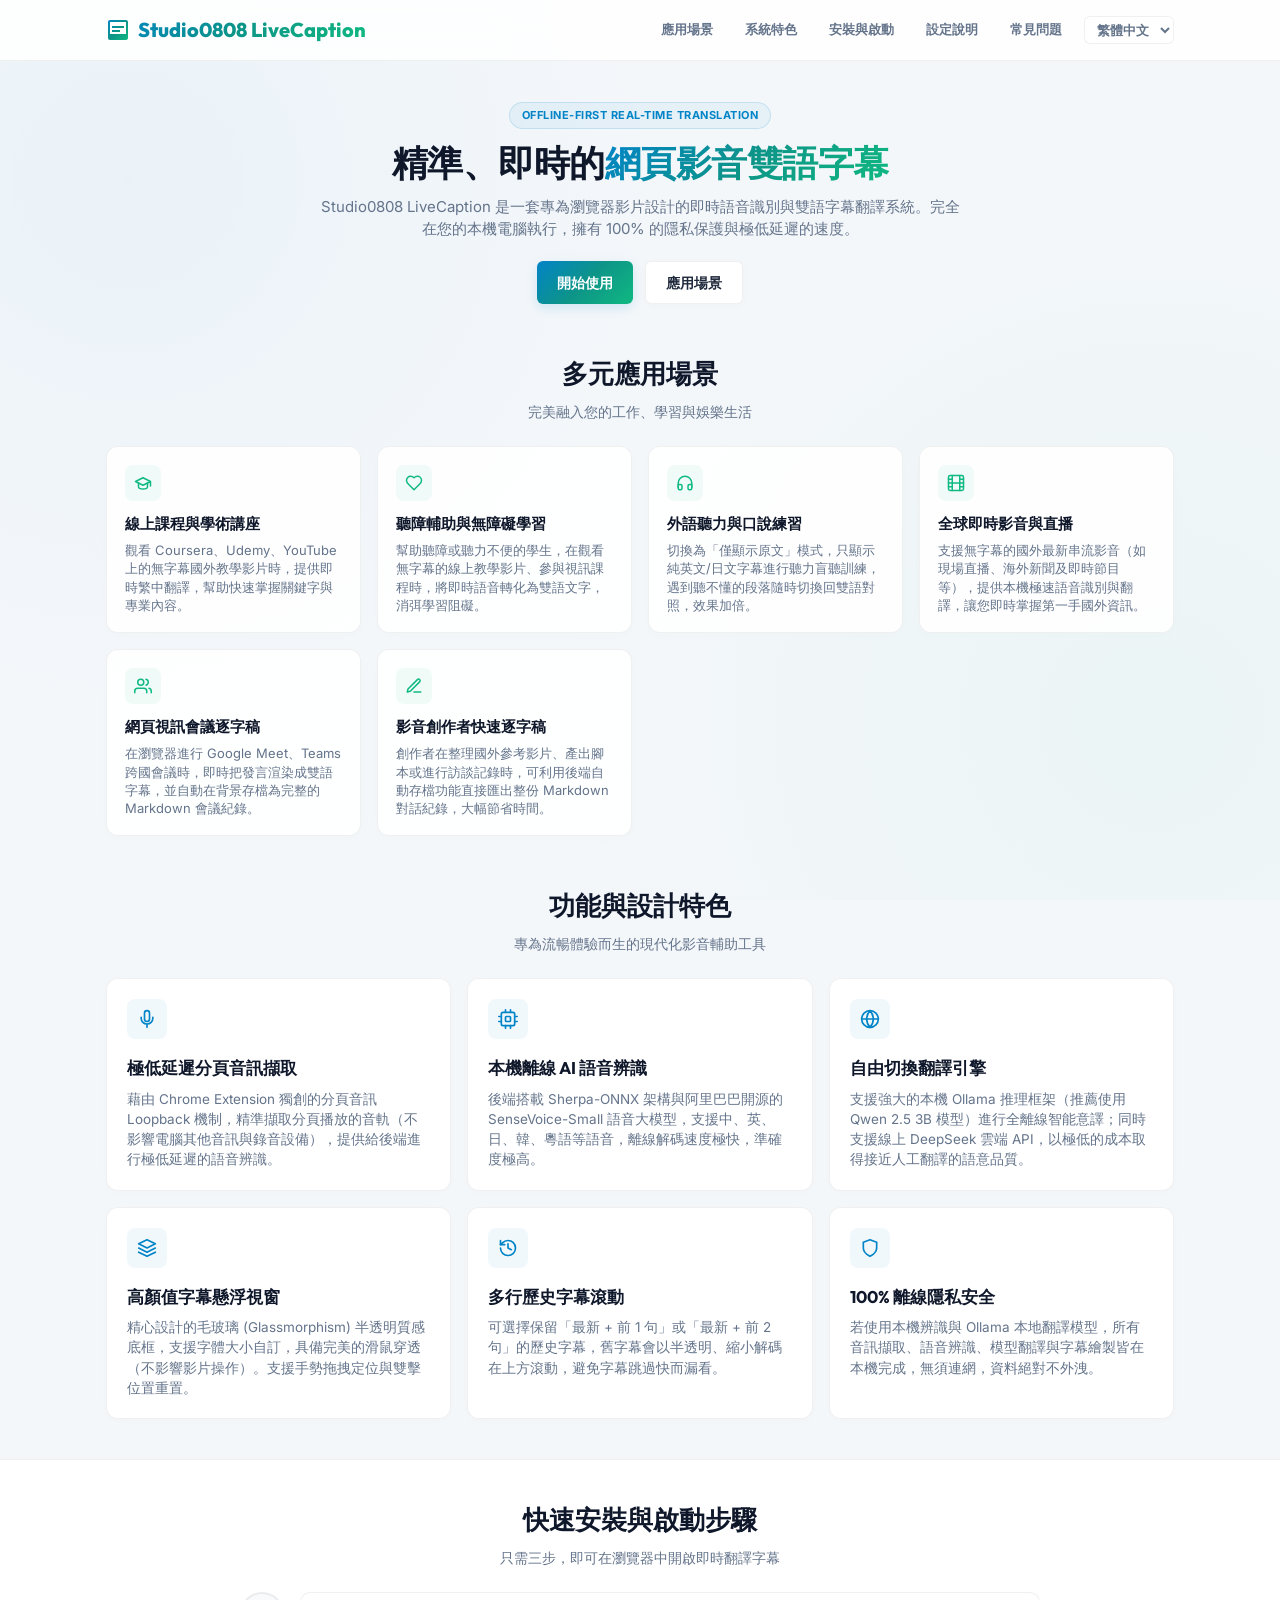
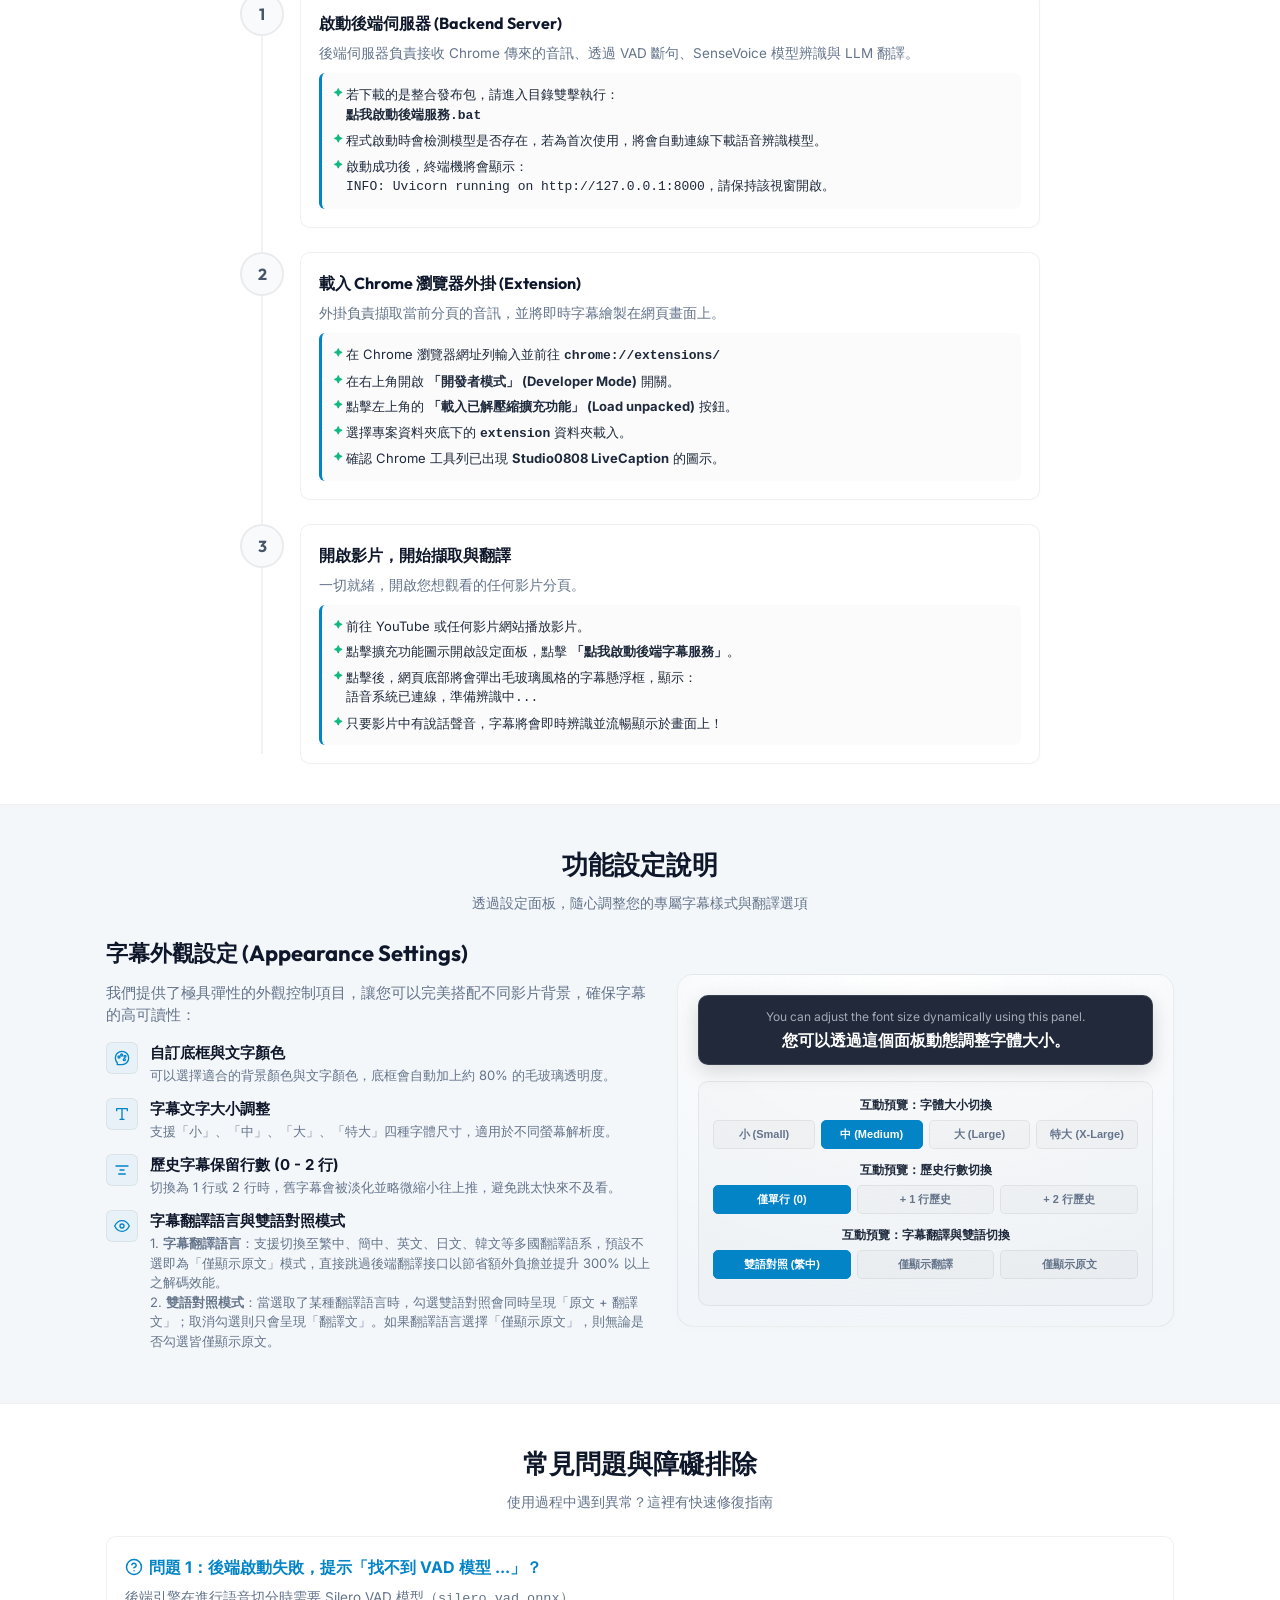
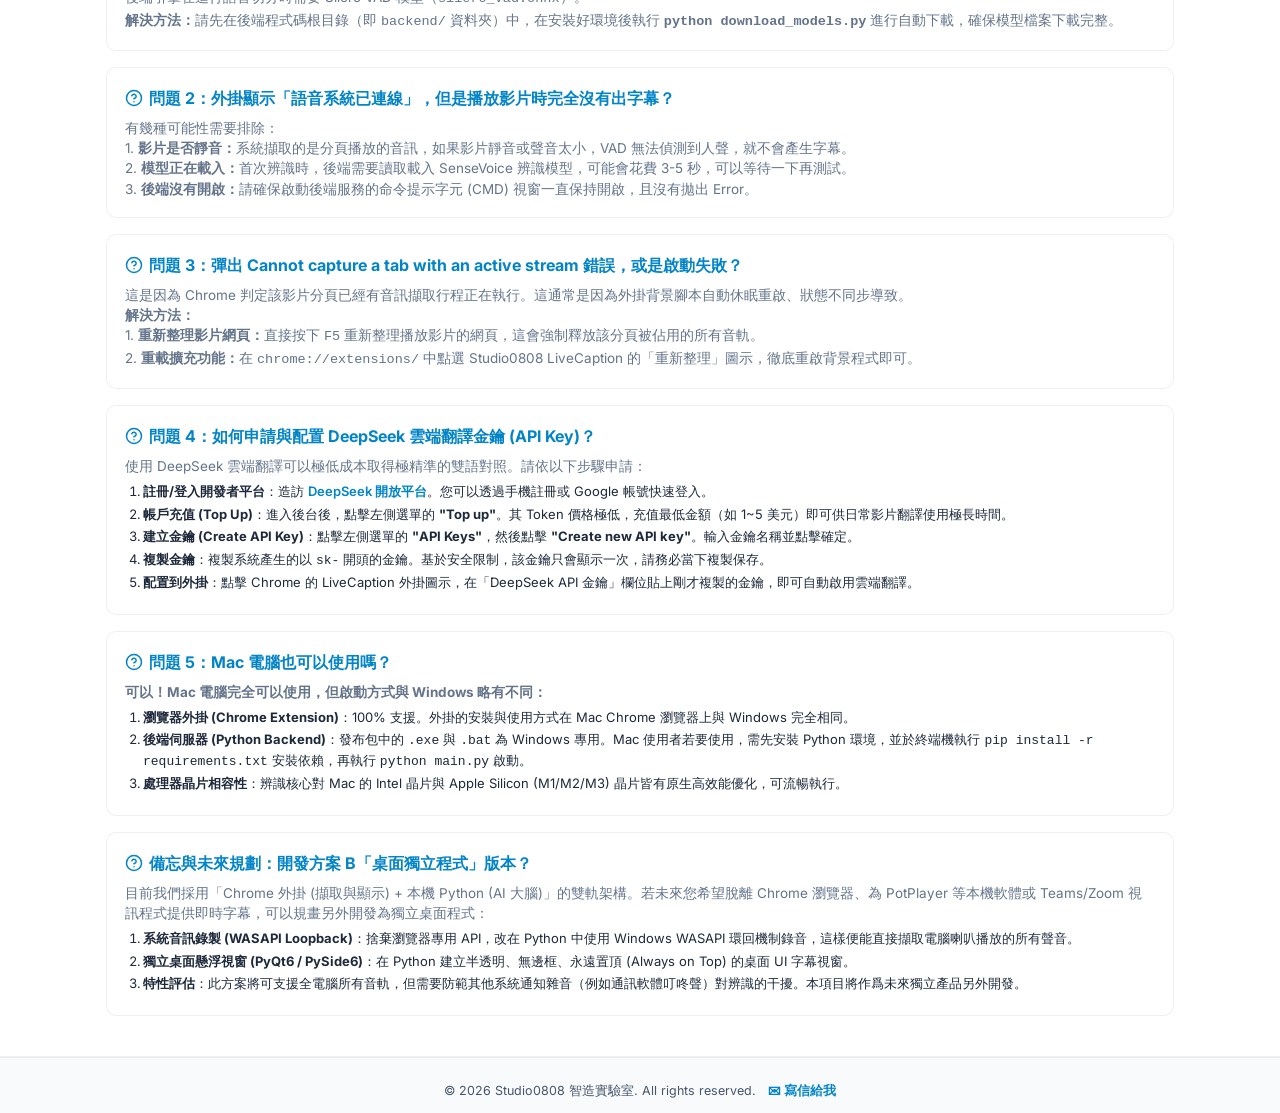
==== backend/docs/index.html @ 9a3a378c "feat: optimize terminology and implement multi-lingual dropdown switcher in docs" ====
<!DOCTYPE html>
<html lang="zh-TW">
<head>
  <meta charset="UTF-8">
  <meta name="viewport" content="width=device-width, initial-scale=1.0">
  <title>即時字幕-Studio0808 </title>
  <!-- Colorful Inline SVG Favicon representing speech & play -->
  <link rel="icon" type="image/svg+xml" href="data:image/svg+xml,%3Csvg xmlns='http://www.w3.org/2000/svg' viewBox='0 0 24 24'%3E%3Cdefs%3E%3ClinearGradient id='fav-grad' x1='0%25' y1='0%25' x2='100%25' y2='100%25'%3E%3Cstop offset='0%25' stop-color='%230284c7'/%3E%3Cstop offset='100%25' stop-color='%2310b981'/%3E%3C/linearGradient%3E%3C/defs%3E%3Cpath fill='url(%23fav-grad)' d='M20 2H4c-1.1 0-2 .9-2 2v12c0 1.1.9 2 2 2h14l4 4V4c0-1.1-.9-2-2-2zM8 14H6v-2h2v2zm0-3H6V9h2v2zm0-3H6V6h2v2zm8 6h-6v-2h6v2zm0-3h-6V9h6v2zm0-3h-6V6h6v2z'/%3E%3C/svg%3E">
  <!-- Google Fonts: Inter & Outfit -->
  <link rel="preconnect" href="https://fonts.googleapis.com">
  <link rel="preconnect" href="https://fonts.gstatic.com" crossorigin>
  <link href="https://fonts.googleapis.com/css2?family=Inter:wght@300;400;500;600;700&family=Outfit:wght@400;500;600;700;800&display=swap" rel="stylesheet">
  
  <style>
    :root {
      --bg-primary: #f4f7fa; /* 陽光清新淺灰藍 */
      --bg-secondary: #ffffff; /* 純白背景 */
      --bg-tertiary: #eef2f6; /* 卡片與側欄底色 */
      --text-primary: #1e293b; /* 深石板灰 */
      --text-secondary: #64748b; /* 涼爽灰色 */
      --accent-gradient: linear-gradient(135deg, #0284c7 0%, #0d9488 50%, #10b981 100%); /* 蔚藍到翠綠漸層 */
      --accent-color: #0284c7; /* 蔚藍 */
      --accent-color-light: #10b981; /* 翠綠 */
      --accent-glow: rgba(2, 132, 199, 0.08);
      --glass-bg: rgba(255, 255, 255, 0.9);
      --glass-border: rgba(0, 0, 0, 0.06);
      --font-heading: 'Outfit', 'Inter', -apple-system, BlinkMacSystemFont, sans-serif;
      --font-body: 'Inter', -apple-system, BlinkMacSystemFont, "Segoe UI", Roboto, sans-serif;
      --transition-smooth: all 0.25s cubic-bezier(0.4, 0, 0.2, 1);
    }

    * {
      box-sizing: border-box;
      margin: 0;
      padding: 0;
    }

    html {
      scroll-behavior: smooth;
    }

    body {
      background-color: var(--bg-primary);
      color: var(--text-primary);
      font-family: var(--font-body);
      line-height: 1.5;
      overflow-x: hidden;
      background-image: 
        radial-gradient(circle at 10% 20%, rgba(2, 132, 199, 0.04) 0%, transparent 40%),
        radial-gradient(circle at 90% 80%, rgba(16, 185, 129, 0.04) 0%, transparent 45%);
      background-attachment: fixed;
    }

    /* Custom Scrollbar */
    ::-webkit-scrollbar {
      width: 8px;
    }
    ::-webkit-scrollbar-track {
      background: var(--bg-primary);
    }
    ::-webkit-scrollbar-thumb {
      background: #cbd5e1;
      border-radius: 4px;
    }
    ::-webkit-scrollbar-thumb:hover {
      background: #94a3b8;
    }

    /* Container layout */
    .container {
      max-width: 1100px;
      margin: 0 auto;
      padding: 0 16px;
    }

    /* Header & Navigation */
    header {
      background: rgba(255, 255, 255, 0.85);
      backdrop-filter: blur(12px);
      -webkit-backdrop-filter: blur(12px);
      border-bottom: 1px solid var(--glass-border);
      position: sticky;
      top: 0;
      z-index: 100;
      transition: var(--transition-smooth);
    }

    .nav-wrapper {
      display: flex;
      justify-content: space-between;
      align-items: center;
      height: 60px;
    }

    .logo {
      font-family: var(--font-heading);
      font-size: 20px;
      font-weight: 800;
      background: var(--accent-gradient);
      -webkit-background-clip: text;
      -webkit-text-fill-color: transparent;
      display: flex;
      align-items: center;
      gap: 8px;
    }

    .logo svg {
      width: 24px;
      height: 24px;
      fill: url(#logo-grad);
    }

    nav ul {
      display: flex;
      list-style: none;
      gap: 12px;
    }

    nav a {
      color: var(--text-secondary);
      text-decoration: none;
      font-weight: 600;
      font-size: 13px;
      transition: var(--transition-smooth);
      padding: 6px 10px;
      border-radius: 6px;
    }

    nav a:hover, nav a.active {
      color: var(--text-primary);
      background: rgba(0, 0, 0, 0.04);
    }

    /* Hero Section (More Compact) */
    .hero {
      padding: 40px 0 20px;
      text-align: center;
      position: relative;
    }

    .hero-badge {
      display: inline-block;
      padding: 4px 12px;
      background: rgba(2, 132, 199, 0.06);
      border: 1px solid rgba(2, 132, 199, 0.15);
      border-radius: 100px;
      color: #0284c7;
      font-size: 11px;
      font-weight: 700;
      margin-bottom: 12px;
      text-transform: uppercase;
      letter-spacing: 0.5px;
    }

    .hero h1 {
      font-family: var(--font-heading);
      font-size: 36px;
      font-weight: 800;
      line-height: 1.2;
      margin-bottom: 12px;
      letter-spacing: -0.5px;
      color: #0f172a;
    }

    .hero h1 span {
      background: var(--accent-gradient);
      -webkit-background-clip: text;
      -webkit-text-fill-color: transparent;
    }

    .hero p {
      font-size: 15px;
      color: var(--text-secondary);
      max-width: 650px;
      margin: 0 auto 20px;
    }

    .hero-buttons {
      display: flex;
      justify-content: center;
      gap: 12px;
    }

    .btn {
      display: inline-flex;
      align-items: center;
      gap: 6px;
      padding: 10px 20px;
      border-radius: 6px;
      font-size: 14px;
      font-weight: 600;
      text-decoration: none;
      cursor: pointer;
      transition: var(--transition-smooth);
    }

    .btn-primary {
      background: var(--accent-gradient);
      color: white;
      box-shadow: 0 4px 12px rgba(2, 132, 199, 0.15);
    }

    .btn-primary:hover {
      transform: translateY(-1.5px);
      box-shadow: 0 6px 18px rgba(2, 132, 199, 0.25);
    }

    .btn-secondary {
      background: #ffffff;
      color: var(--text-primary);
      border: 1px solid var(--glass-border);
      box-shadow: 0 2px 8px rgba(0, 0, 0, 0.02);
    }

    .btn-secondary:hover {
      background: var(--bg-tertiary);
      transform: translateY(-1.5px);
    }

    /* Scenarios Section (More Compact) */
    .scenarios-section {
      padding: 30px 0 20px;
    }

    .scenarios-grid {
      display: grid;
      grid-template-columns: repeat(auto-fit, minmax(220px, 1fr));
      gap: 16px;
      margin-top: 20px;
    }

    .scenario-card {
      background: var(--glass-bg);
      border: 1px solid var(--glass-border);
      border-radius: 12px;
      padding: 18px;
      box-shadow: 0 2px 12px rgba(0, 0, 0, 0.01);
      transition: var(--transition-smooth);
    }

    .scenario-card:hover {
      transform: translateY(-3px);
      box-shadow: 0 8px 20px rgba(2, 132, 199, 0.06);
      border-color: rgba(2, 132, 199, 0.15);
    }

    .scenario-icon {
      width: 36px;
      height: 36px;
      background: rgba(16, 185, 129, 0.06);
      color: var(--accent-color-light);
      border-radius: 8px;
      display: flex;
      align-items: center;
      justify-content: center;
      margin-bottom: 12px;
    }

    .scenario-icon svg {
      width: 18px;
      height: 18px;
    }

    .scenario-card h3 {
      font-family: var(--font-heading);
      font-size: 15px;
      font-weight: 700;
      color: #0f172a;
      margin-bottom: 6px;
    }

    .scenario-card p {
      font-size: 13px;
      color: var(--text-secondary);
      line-height: 1.4;
    }

    /* Features Grid (More Compact) */
    .features-section {
      padding: 30px 0 40px;
    }

    .section-title-wrapper {
      text-align: center;
      margin-bottom: 24px;
    }

    .section-title {
      font-family: var(--font-heading);
      font-size: 26px;
      font-weight: 700;
      color: #0f172a;
      margin-bottom: 8px;
    }

    .section-subtitle {
      font-size: 14px;
      color: var(--text-secondary);
      max-width: 600px;
      margin: 0 auto;
    }

    .features-grid {
      display: grid;
      grid-template-columns: repeat(auto-fit, minmax(280px, 1fr));
      gap: 16px;
    }

    .feature-card {
      background: var(--bg-secondary);
      border: 1px solid var(--glass-border);
      border-radius: 12px;
      padding: 20px;
      box-shadow: 0 2px 12px rgba(0, 0, 0, 0.01);
      transition: var(--transition-smooth);
      position: relative;
      overflow: hidden;
    }

    .feature-card::before {
      content: '';
      position: absolute;
      top: 0;
      left: 0;
      width: 100%;
      height: 3px;
      background: var(--accent-gradient);
      opacity: 0;
      transition: var(--transition-smooth);
    }

    .feature-card:hover {
      transform: translateY(-4px);
      border-color: rgba(2, 132, 199, 0.15);
      box-shadow: 0 10px 25px rgba(2, 132, 199, 0.04);
    }

    .feature-card:hover::before {
      opacity: 1;
    }

    .feature-icon-wrapper {
      width: 40px;
      height: 40px;
      border-radius: 8px;
      background: rgba(2, 132, 199, 0.06);
      display: flex;
      align-items: center;
      justify-content: center;
      color: var(--accent-color);
      margin-bottom: 16px;
    }

    .feature-icon-wrapper svg {
      width: 20px;
      height: 20px;
    }

    .feature-card h3 {
      font-family: var(--font-heading);
      font-size: 17px;
      font-weight: 700;
      margin-bottom: 8px;
      color: #0f172a;
    }

    .feature-card p {
      color: var(--text-secondary);
      font-size: 13.5px;
      line-height: 1.5;
    }

    /* Operations Flow & Steps (More Compact) */
    .steps-section {
      background: var(--bg-secondary);
      padding: 40px 0;
      border-top: 1px solid var(--glass-border);
      border-bottom: 1px solid var(--glass-border);
    }

    .steps-flow {
      max-width: 800px;
      margin: 24px auto 0;
      position: relative;
    }

    .steps-flow::before {
      content: '';
      position: absolute;
      left: 21px;
      top: 10px;
      bottom: 10px;
      width: 2px;
      background: rgba(0, 0, 0, 0.05);
    }

    .step-item {
      display: flex;
      gap: 16px;
      margin-bottom: 24px;
      position: relative;
    }

    .step-item:last-child {
      margin-bottom: 0;
    }

    .step-badge {
      width: 44px;
      height: 44px;
      border-radius: 50%;
      background: #f8fafc;
      border: 2px solid var(--glass-border);
      display: flex;
      align-items: center;
      justify-content: center;
      font-family: var(--font-heading);
      font-size: 16px;
      font-weight: 700;
      color: #475569;
      z-index: 2;
      flex-shrink: 0;
      transition: var(--transition-smooth);
    }

    .step-item:hover .step-badge {
      border-color: var(--accent-color);
      color: var(--accent-color);
      background: rgba(2, 132, 199, 0.06);
      box-shadow: 0 0 10px var(--accent-glow);
    }

    .step-content {
      background: var(--glass-bg);
      backdrop-filter: blur(8px);
      border: 1px solid var(--glass-border);
      border-radius: 10px;
      padding: 18px;
      flex-grow: 1;
      box-shadow: 0 2px 10px rgba(0, 0, 0, 0.01);
    }

    .step-content h3 {
      font-family: var(--font-heading);
      font-size: 16px;
      font-weight: 700;
      color: #0f172a;
      margin-bottom: 8px;
      display: flex;
      align-items: center;
      gap: 6px;
    }

    .step-content p {
      color: var(--text-secondary);
      font-size: 13.5px;
      margin-bottom: 10px;
    }

    .step-details {
      background: rgba(0, 0, 0, 0.015);
      border-radius: 6px;
      padding: 12px;
      border-left: 3px solid var(--accent-color);
    }

    .step-details ul {
      list-style-type: none;
    }

    .step-details li {
      font-size: 13px;
      color: var(--text-primary);
      margin-bottom: 6px;
      padding-left: 12px;
      position: relative;
    }

    .step-details li::before {
      content: '✦';
      color: var(--accent-color-light);
      position: absolute;
      left: 0;
      font-size: 9px;
      top: 1px;
    }

    .step-details li:last-child {
      margin-bottom: 0;
    }

    /* Configuration Panel Showcase (More Compact) */
    .config-section {
      padding: 40px 0;
    }

    .config-showcase {
      display: flex;
      flex-wrap: wrap;
      gap: 24px;
      align-items: center;
      margin-top: 24px;
    }

    .config-text {
      flex: 1 1 450px;
    }

    .config-text h3 {
      font-family: var(--font-heading);
      font-size: 22px;
      margin-bottom: 12px;
      color: #0f172a;
    }

    .config-text p {
      color: var(--text-secondary);
      margin-bottom: 16px;
      font-size: 14.5px;
    }

    .config-item {
      display: flex;
      gap: 12px;
      margin-bottom: 12px;
    }

    .config-item-icon {
      width: 32px;
      height: 32px;
      border-radius: 6px;
      background: rgba(2, 132, 199, 0.05);
      border: 1px solid var(--glass-border);
      display: flex;
      align-items: center;
      justify-content: center;
      color: var(--accent-color);
      flex-shrink: 0;
    }

    .config-item-icon svg {
      width: 16px;
      height: 16px;
    }

    .config-item-text h4 {
      font-size: 15px;
      font-weight: 700;
      margin-bottom: 2px;
      color: #0f172a;
    }

    .config-item-text p {
      font-size: 13px;
      color: var(--text-secondary);
      margin-bottom: 0;
    }

    .config-visual {
      flex: 1 1 400px;
      background: radial-gradient(100% 100% at 50% 0%, rgba(255, 255, 255, 0.95) 0%, rgba(240, 244, 248, 0.6) 100%);
      border: 1px solid var(--glass-border);
      border-radius: 16px;
      padding: 20px;
      position: relative;
      box-shadow: 0 4px 15px rgba(0, 0, 0, 0.01);
      width: 100%;
    }

    /* Mock Subtitle Window Demo */
    .mock-caption-window {
      background: rgba(15, 23, 42, 0.92);
      border: 1px solid rgba(255, 255, 255, 0.1);
      border-radius: 10px;
      padding: 12px 16px;
      text-align: center;
      box-shadow: 0 6px 20px rgba(0, 0, 0, 0.15);
      margin-bottom: 16px;
      max-width: 100%;
    }

    .mock-line {
      margin-bottom: 6px;
    }
    
    .mock-line:last-child {
      margin-bottom: 0;
    }

    .mock-line.history {
      opacity: 0.45;
      transform: scale(0.94);
    }

    .mock-raw {
      font-size: 12px;
      color: rgba(220, 225, 235, 0.7);
      margin-bottom: 2px;
    }

    .mock-zh {
      font-size: 15px;
      color: #38bdf8;
      font-weight: 700;
    }

    .mock-zh-latest {
      font-size: 16px;
      color: #ffffff;
      font-weight: 700;
    }

    /* Interactive Size Demo Control */
    .interactive-demo {
      background: rgba(0, 0, 0, 0.015);
      border: 1px solid var(--glass-border);
      border-radius: 10px;
      padding: 14px;
    }

    .interactive-controls {
      display: flex;
      justify-content: space-between;
      margin-bottom: 12px;
      gap: 6px;
    }

    .demo-btn {
      flex: 1;
      padding: 6px;
      border: 1px solid var(--glass-border);
      background: rgba(0, 0, 0, 0.02);
      color: var(--text-secondary);
      border-radius: 5px;
      cursor: pointer;
      font-size: 11px;
      font-weight: 600;
      transition: var(--transition-smooth);
    }

    .demo-btn.active, .demo-btn:hover {
      background: var(--accent-color);
      color: white;
      border-color: var(--accent-color);
    }

    /* Troubleshooting section (More Compact) */
    .faq-section {
      background: var(--bg-secondary);
      padding: 40px 0;
      border-top: 1px solid var(--glass-border);
      border-bottom: 1px solid var(--glass-border);
    }

    .faq-grid {
      display: grid;
      grid-template-columns: 1fr;
      gap: 16px;
      margin-top: 24px;
    }

    .faq-card {
      background: var(--glass-bg);
      border: 1px solid var(--glass-border);
      border-radius: 10px;
      padding: 18px;
      transition: var(--transition-smooth);
    }

    .faq-card:hover {
      border-color: rgba(2, 132, 199, 0.2);
    }

    .faq-card h4 {
      font-size: 16px;
      font-weight: 700;
      margin-bottom: 8px;
      color: var(--accent-color);
      display: flex;
      align-items: center;
      gap: 6px;
    }

    .faq-card p {
      color: var(--text-secondary);
      font-size: 13.5px;
      line-height: 1.5;
    }

    .faq-card ol {
      margin-left: 18px;
      margin-top: 6px;
      font-size: 13px;
      color: var(--text-primary);
    }

    .faq-card ol li {
      margin-bottom: 3px;
    }

    .alert-box {
      margin-top: 8px;
      padding: 10px 14px;
      border-radius: 4px;
      background: rgba(239, 68, 68, 0.04);
      border: 1px solid rgba(239, 68, 68, 0.12);
      font-size: 12.5px;
      color: #dc2626;
    }

    /* Footer (Centered & Clean) */
    footer {
      padding: 24px 0;
      text-align: center;
      border-top: 1px solid var(--glass-border);
      color: var(--text-secondary);
      font-size: 12.5px;
      background: #f8fafc;
    }

    footer p {
      margin-bottom: 4px;
      color: #475569;
    }

    /* Responsive adjustments for Mobile & Tablet */
    @media (max-width: 768px) {
      .hero {
        padding: 30px 0 10px;
      }
      .hero h1 {
        font-size: 28px;
      }
      .hero p {
        font-size: 14px;
      }
      .nav-wrapper {
        flex-direction: column;
        height: auto;
        padding: 12px 0;
        gap: 10px;
      }
      nav ul {
        flex-wrap: wrap;
        justify-content: center;
        gap: 6px;
      }
      nav a {
        padding: 4px 8px;
        font-size: 12px;
      }
      .step-item {
        flex-direction: column;
        gap: 12px;
      }
      .steps-flow::before {
        display: none;
      }
      .step-badge {
        align-self: flex-start;
        width: 36px;
        height: 36px;
        font-size: 14px;
      }
      .feature-card, .scenario-card {
        padding: 16px;
      }
      .config-showcase {
        flex-direction: column;
        align-items: stretch;
      }
      .interactive-controls {
        flex-wrap: wrap;
      }
      .demo-btn {
        flex: 1 1 calc(50% - 4px);
        margin-bottom: 4px;
      }
    }

    @media (max-width: 480px) {
      .hero-buttons {
        flex-direction: column;
        align-items: stretch;
        gap: 8px;
        max-width: 280px;
        margin: 0 auto;
      }
      .btn {
        justify-content: center;
      }
      .demo-btn {
        flex: 1 1 100%;
      }
    }

    #doc-lang-select {
      background: rgba(255, 255, 255, 0.8);
      border: 1px solid var(--glass-border);
      border-radius: 6px;
      padding: 4px 8px;
      font-size: 13px;
      font-weight: 600;
      color: var(--text-secondary);
      cursor: pointer;
      outline: none;
      transition: var(--transition-smooth);
      font-family: var(--font-body);
    }
    #doc-lang-select:hover, #doc-lang-select:focus {
      border-color: var(--accent-color);
      color: var(--text-primary);
      background: #ffffff;
      box-shadow: 0 0 8px var(--accent-glow);
    }
    .lang-select-item {
      display: flex;
      align-items: center;
    }
  </style>
</head>
<body>

  <!-- SVG gradient definition -->
  <svg style="position: absolute; width: 0; height: 0;" aria-hidden="true" focusable="false">
    <defs>
      <linearGradient id="logo-grad" x1="0%" y1="0%" x2="100%" y2="100%">
        <stop offset="0%" stop-color="#0284c7" />
        <stop offset="50%" stop-color="#0d9488" />
        <stop offset="100%" stop-color="#10b981" />
      </linearGradient>
    </defs>
  </svg>

  <header>
    <div class="container nav-wrapper">
      <div class="logo">
        <!-- Caption Icon -->
        <svg viewBox="0 0 24 24">
          <path d="M20,2H4C2.9,2,2,2.9,2,4v16c0,1.1,0.9,2,2,2h16c1.1,0,2-0.9,2-2V4C22,2.9,21.1,2,20,2z M20,16H4V4h16V16z M6,12h8v2H6V12z M6,8h12v2H6V8z"/>
        </svg>
        <span>Studio0808 LiveCaption</span>
      </div>
      <nav>
        <ul>
          <li><a href="#scenarios" data-i18n="nav-scenarios">應用場景</a></li>
          <li><a href="#features" data-i18n="nav-features">系統特色</a></li>
          <li><a href="#steps" data-i18n="nav-steps">安裝與啟動</a></li>
          <li><a href="#config" data-i18n="nav-config">設定說明</a></li>
          <li><a href="#troubleshooting" data-i18n="nav-troubleshooting">常見問題</a></li>
          <li class="lang-select-item">
            <select id="doc-lang-select" aria-label="Language Selector">
              <option value="zh-TW">繁體中文</option>
              <option value="zh-CN">简体中文</option>
              <option value="en">English</option>
              <option value="ja">日本語</option>
              <option value="ko">한국어</option>
            </select>
          </li>
        </ul>
      </nav>
    </div>
  </header>

  <!-- Hero Section -->
  <section class="hero">
    <div class="container">
      <div class="hero-badge" data-i18n="hero-badge">OFFLINE-FIRST REAL-TIME TRANSLATION</div>
      <h1 data-i18n="hero-title">精準、即時的<span>網頁影音雙語字幕</span></h1>
      <p data-i18n="hero-desc">Studio0808 LiveCaption 是一套專為瀏覽器影片設計的即時語音識別與雙語字幕翻譯系統。完全在您的本機電腦執行，擁有 100% 的隱私保護與極低延遲的速度。</p>
      <div class="hero-buttons">
        <a href="#steps" class="btn btn-primary" data-i18n="btn-start">開始使用</a>
        <a href="#scenarios" class="btn btn-secondary" data-i18n="btn-scenarios">應用場景</a>
      </div>
    </div>
  </section>

  <!-- Scenarios Section -->
  <section id="scenarios" class="scenarios-section">
    <div class="container">
      <div class="section-title-wrapper">
        <h2 class="section-title" data-i18n="title-scenarios">多元應用場景</h2>
        <p class="section-subtitle" data-i18n="sub-scenarios">完美融入您的工作、學習與娛樂生活</p>
      </div>
      
      <div class="scenarios-grid">
        <!-- Scenario 1 -->
        <div class="scenario-card">
          <div class="scenario-icon">
            <svg viewBox="0 0 24 24" fill="none" stroke="currentColor" stroke-width="2" stroke-linecap="round" stroke-linejoin="round">
              <path d="M22 10v6M2 10l10-5 10 5-10 5z"/>
              <path d="M6 12v5c0 2 2 3 6 3s6-1 6-3v-5"/>
            </svg>
          </div>
          <h3 data-i18n="s1-title">線上課程與學術講座</h3>
          <p data-i18n="s1-desc">觀看 Coursera、Udemy、YouTube 上的無字幕國外教學影片時，提供即時繁中翻譯，幫助快速掌握關鍵字與專業內容。</p>
        </div>

        <!-- Scenario 2 -->
        <div class="scenario-card">
          <div class="scenario-icon">
            <svg viewBox="0 0 24 24" fill="none" stroke="currentColor" stroke-width="2" stroke-linecap="round" stroke-linejoin="round">
              <path d="M19 14c1.49-1.46 3-3.21 3-5.5A5.5 5.5 0 0 0 16.5 3c-1.76 0-3 .5-4.5 2-1.5-1.5-2.74-2-4.5-2A5.5 5.5 0 0 0 2 8.5c0 2.3 1.5 4.05 3 5.5l7 7Z"/>
            </svg>
          </div>
          <h3 data-i18n="s2-title">聽障輔助與無障礙學習</h3>
          <p data-i18n="s2-desc">幫助聽障或聽力不便的學生，在觀看無字幕的線上教學影片、參與視訊課程時，將即時語音轉化為雙語文字，消弭學習阻礙。</p>
        </div>

        <!-- Scenario 3 -->
        <div class="scenario-card">
          <div class="scenario-icon">
            <svg viewBox="0 0 24 24" fill="none" stroke="currentColor" stroke-width="2" stroke-linecap="round" stroke-linejoin="round">
              <path d="M3 18v-6a9 9 0 0 1 18 0v6"/>
              <path d="M21 19a2 2 0 0 1-2 2h-1a2 2 0 0 1-2-2v-3a2 2 0 0 1 2-2h3zM3 19a2 2 0 0 0 2 2h1a2 2 0 0 0 2-2v-3a2 2 0 0 0-2-2H3z"/>
            </svg>
          </div>
          <h3 data-i18n="s3-title">外語聽力與口說練習</h3>
          <p data-i18n="s3-desc">切換為「僅顯示原文」模式，只顯示純英文/日文字幕進行聽力盲聽訓練，遇到聽不懂的段落隨時切換回雙語對照，效果加倍。</p>
        </div>

        <!-- Scenario 4 -->
        <div class="scenario-card">
          <div class="scenario-icon">
            <svg viewBox="0 0 24 24" fill="none" stroke="currentColor" stroke-width="2" stroke-linecap="round" stroke-linejoin="round">
              <rect x="2" y="2" width="20" height="20" rx="2.18" ry="2.18"/>
              <line x1="7" y1="2" x2="7" y2="22"/>
              <line x1="17" y1="2" x2="17" y2="22"/>
              <line x1="2" y1="12" x2="22" y2="12"/>
              <line x1="2" y1="7" x2="7" y2="7"/>
              <line x1="2" y1="17" x2="7" y2="17"/>
              <line x1="17" y1="17" x2="22" y2="17"/>
              <line x1="17" y1="7" x2="22" y2="7"/>
            </svg>
          </div>
          <h3 data-i18n="s4-title">全球即時影音與直播</h3>
          <p data-i18n="s4-desc">支援無字幕的國外最新串流影音（如現場直播、海外新聞及即時節目等），提供本機極速語音識別與翻譯，讓您即時掌握第一手國外資訊。</p>
        </div>

        <!-- Scenario 5 -->
        <div class="scenario-card">
          <div class="scenario-icon">
            <svg viewBox="0 0 24 24" fill="none" stroke="currentColor" stroke-width="2" stroke-linecap="round" stroke-linejoin="round">
              <path d="M17 21v-2a4 4 0 0 0-4-4H5a4 4 0 0 0-4 4v2"/>
              <circle cx="9" cy="7" r="4"/>
              <path d="M23 21v-2a4 4 0 0 0-3-3.87"/>
              <path d="M16 3.13a4 4 0 0 1 0 7.75"/>
            </svg>
          </div>
          <h3 data-i18n="s5-title">網頁視訊會議逐字稿</h3>
          <p data-i18n="s5-desc">在瀏覽器進行 Google Meet、Teams 跨國會議時，即時把發言渲染成雙語字幕，並自動在背景存檔為完整的 Markdown 會議紀錄。</p>
        </div>

        <!-- Scenario 6 -->
        <div class="scenario-card">
          <div class="scenario-icon">
            <svg viewBox="0 0 24 24" fill="none" stroke="currentColor" stroke-width="2" stroke-linecap="round" stroke-linejoin="round">
              <path d="M12 20h9"/>
              <path d="M16.5 3.5a2.12 2.12 0 0 1 3 3L7 19l-4 1 1-4Z"/>
            </svg>
          </div>
          <h3>影音創作者快速逐字稿</h3>
          <p>創作者在整理國外參考影片、產出腳本或進行訪談記錄時，可利用後端自動存檔功能直接匯出整份 Markdown 對話紀錄，大幅節省時間。</p>
        </div>
      </div>
    </div>
  </section>

  <!-- Features Section -->
  <section id="features" class="features-section">
    <div class="container">
      <div class="section-title-wrapper">
        <h2 class="section-title">功能與設計特色</h2>
        <p class="section-subtitle">專為流暢體驗而生的現代化影音輔助工具</p>
      </div>

      <div class="features-grid">
        <!-- Feature 1 -->
        <div class="feature-card">
          <div class="feature-icon-wrapper">
            <svg viewBox="0 0 24 24" fill="none" stroke="currentColor" stroke-width="2" stroke-linecap="round" stroke-linejoin="round">
              <path d="M12 2a3 3 0 0 0-3 3v7a3 3 0 0 0 6 0V5a3 3 0 0 0-3-3Z"/>
              <path d="M19 10v1a7 7 0 0 1-14 0v-1"/>
              <line x1="12" x2="12" y1="19" y2="22"/>
            </svg>
          </div>
          <h3>極低延遲分頁音訊擷取</h3>
          <p>藉由 Chrome Extension 獨創的分頁音訊 Loopback 機制，精準擷取分頁播放的音軌（不影響電腦其他音訊與錄音設備），提供給後端進行極低延遲的語音辨識。</p>
        </div>

        <!-- Feature 2 -->
        <div class="feature-card">
          <div class="feature-icon-wrapper">
            <svg viewBox="0 0 24 24" fill="none" stroke="currentColor" stroke-width="2">
              <rect x="4" y="4" width="16" height="16" rx="2" stroke-linecap="round" stroke-linejoin="round"/>
              <rect x="9" y="9" width="6" height="6" rx="1" stroke-linecap="round" stroke-linejoin="round"/>
              <path d="M9 1v3M15 1v3M9 20v3M15 20v3M20 9h3M20 15h3M1 9h3M1 15h3" stroke-linecap="round"/>
            </svg>
          </div>
          <h3>本機離線 AI 語音辨識</h3>
          <p>後端搭載 Sherpa-ONNX 架構與阿里巴巴開源的 SenseVoice-Small 語音大模型，支援中、英、日、韓、粵語等語音，離線解碼速度極快，準確度極高。</p>
        </div>

        <!-- Feature 3 -->
        <div class="feature-card">
          <div class="feature-icon-wrapper">
            <svg viewBox="0 0 24 24" fill="none" stroke="currentColor" stroke-width="2" stroke-linecap="round" stroke-linejoin="round">
              <circle cx="12" cy="12" r="10"/>
              <line x1="2" x2="22" y1="12" y2="12"/>
              <path d="M12 2a15.3 15.3 0 0 1 4 10 15.3 15.3 0 0 1-4 10 15.3 15.3 0 0 1-4-10 15.3 15.3 0 0 1 4-10z"/>
            </svg>
          </div>
          <h3>自由切換翻譯引擎</h3>
          <p>支援強大的本機 Ollama 推理框架（推薦使用 Qwen 2.5 3B 模型）進行全離線智能意譯；同時支援線上 DeepSeek 雲端 API，以極低的成本取得接近人工翻譯的語意品質。</p>
        </div>

        <!-- Feature 4 -->
        <div class="feature-card">
          <div class="feature-icon-wrapper">
            <svg viewBox="0 0 24 24" fill="none" stroke="currentColor" stroke-width="2" stroke-linecap="round" stroke-linejoin="round">
              <polygon points="12 2 2 7 12 12 22 7 12 2"/>
              <polyline points="2 17 12 22 22 17"/>
              <polyline points="2 12 12 17 22 12"/>
            </svg>
          </div>
          <h3>高顏值字幕懸浮視窗</h3>
          <p>精心設計的毛玻璃 (Glassmorphism) 半透明質感底框，支援字體大小自訂，具備完美的滑鼠穿透（不影響影片操作）。支援手勢拖拽定位與雙擊位置重置。</p>
        </div>

        <!-- Feature 5 -->
        <div class="feature-card">
          <div class="feature-icon-wrapper">
            <svg viewBox="0 0 24 24" fill="none" stroke="currentColor" stroke-width="2" stroke-linecap="round" stroke-linejoin="round">
              <path d="M3 12a9 9 0 1 0 9-9 9.75 9.75 0 0 0-6.74 2.74L3 8"/>
              <path d="M3 3v5h5"/>
              <path d="M12 7v5l4 2"/>
            </svg>
          </div>
          <h3>多行歷史字幕滾動</h3>
          <p>可選擇保留「最新 + 前 1 句」或「最新 + 前 2 句」的歷史字幕，舊字幕會以半透明、縮小解碼在上方滾動，避免字幕跳過快而漏看。</p>
        </div>

        <!-- Feature 6 -->
        <div class="feature-card">
          <div class="feature-icon-wrapper">
            <svg viewBox="0 0 24 24" fill="none" stroke="currentColor" stroke-width="2" stroke-linecap="round" stroke-linejoin="round">
              <path d="M12 22s8-4 8-10V5l-8-3-8 3v7c0 6 8 10 8 10z"/>
            </svg>
          </div>
          <h3>100% 離線隱私安全</h3>
          <p>若使用本機辨識與 Ollama 本地翻譯模型，所有音訊擷取、語音辨識、模型翻譯與字幕繪製皆在本機完成，無須連網，資料絕對不外洩。</p>
        </div>
      </div>
    </div>
  </section>

  <!-- Steps Section -->
  <section id="steps" class="steps-section">
    <div class="container">
      <div class="section-title-wrapper">
        <h2 class="section-title">快速安裝與啟動步驟</h2>
        <p class="section-subtitle">只需三步，即可在瀏覽器中開啟即時翻譯字幕</p>
      </div>

      <div class="steps-flow">
        <!-- Step 1 -->
        <div class="step-item">
          <div class="step-badge">1</div>
          <div class="step-content">
            <h3>啟動後端伺服器 (Backend Server)</h3>
            <p>後端伺服器負責接收 Chrome 傳來的音訊、透過 VAD 斷句、SenseVoice 模型辨識與 LLM 翻譯。</p>
            <div class="step-details">
              <ul>
                <li>若下載的是整合發布包，請進入目錄雙擊執行：<br><strong><code>點我啟動後端服務.bat</code></strong></li>
                <li>程式啟動時會檢測模型是否存在，若為首次使用，將會自動連線下載語音辨識模型。</li>
                <li>啟動成功後，終端機將會顯示：<br><code>INFO: Uvicorn running on http://127.0.0.1:8000</code>，請保持該視窗開啟。</li>
              </ul>
            </div>
          </div>
        </div>

        <!-- Step 2 -->
        <div class="step-item">
          <div class="step-badge">2</div>
          <div class="step-content">
            <h3>載入 Chrome 瀏覽器外掛 (Extension)</h3>
            <p>外掛負責擷取當前分頁的音訊，並將即時字幕繪製在網頁畫面上。</p>
            <div class="step-details">
              <ul>
                <li>在 Chrome 瀏覽器網址列輸入並前往 <strong><code>chrome://extensions/</code></strong></li>
                <li>在右上角開啟 <strong>「開發者模式」 (Developer Mode)</strong> 開關。</li>
                <li>點擊左上角的 <strong>「載入已解壓縮擴充功能」 (Load unpacked)</strong> 按鈕。</li>
                <li>選擇專案資料夾底下的 <strong><code>extension</code></strong> 資料夾載入。</li>
                <li>確認 Chrome 工具列已出現 <strong>Studio0808 LiveCaption</strong> 的圖示。</li>
              </ul>
            </div>
          </div>
        </div>

        <!-- Step 3 -->
        <div class="step-item">
          <div class="step-badge">3</div>
          <div class="step-content">
            <h3>開啟影片，開始擷取與翻譯</h3>
            <p>一切就緒，開啟您想觀看的任何影片分頁。</p>
            <div class="step-details">
              <ul>
                <li>前往 YouTube 或任何影片網站播放影片。</li>
                <li>點擊擴充功能圖示開啟設定面板，點擊 <strong>「點我啟動後端字幕服務」</strong>。</li>
                <li>點擊後，網頁底部將會彈出毛玻璃風格的字幕懸浮框，顯示：<br><code>語音系統已連線，準備辨識中...</code></li>
                <li>只要影片中有說話聲音，字幕將會即時辨識並流暢顯示於畫面上！</li>
              </ul>
            </div>
          </div>
        </div>
      </div>
    </div>
  </section>

  <!-- Configuration Guide -->
  <section id="config" class="config-section">
    <div class="container">
      <div class="section-title-wrapper">
        <h2 class="section-title">功能設定說明</h2>
        <p class="section-subtitle">透過設定面板，隨心調整您的專屬字幕樣式與翻譯選項</p>
      </div>

      <div class="config-showcase">
        <div class="config-text">
          <h3>字幕外觀設定 (Appearance Settings)</h3>
          <p>我們提供了極具彈性的外觀控制項目，讓您可以完美搭配不同影片背景，確保字幕的高可讀性：</p>
          
          <div class="config-item">
            <div class="config-item-icon">
              <svg width="20" height="20" viewBox="0 0 24 24" fill="none" stroke="currentColor" stroke-width="2" stroke-linecap="round" stroke-linejoin="round">
                <path d="M12 22C17.5228 22 22 17.5228 22 12C22 6.47715 17.5228 2 12 2C6.47715 2 2 6.47715 2 12C2 14.7255 3.09032 17.1962 4.85857 19C5.03444 19.1759 5.09763 19.4328 5.02106 19.6723C4.85764 20.1837 4.77 20.7258 4.77 21.28C4.77 21.6776 5.09236 22 5.49 22H12Z"/>
                <circle cx="7.5" cy="10.5" r="1.5"/>
                <circle cx="11.5" cy="7.5" r="1.5"/>
                <circle cx="16.5" cy="9.5" r="1.5"/>
                <circle cx="15.5" cy="14.5" r="1.5"/>
              </svg>
            </div>
            <div class="config-item-text">
              <h4>自訂底框與文字顏色</h4>
              <p>可以選擇適合的背景顏色與文字顏色，底框會自動加上約 80% 的毛玻璃透明度。</p>
            </div>
          </div>

          <div class="config-item">
            <div class="config-item-icon">
              <svg width="20" height="20" viewBox="0 0 24 24" fill="none" stroke="currentColor" stroke-width="2" stroke-linecap="round" stroke-linejoin="round">
                <polyline points="4 7 4 4 20 4 20 7"/>
                <line x1="9" x2="15" y1="20" y2="20"/>
                <line x1="12" x2="12" y1="4" y2="20"/>
              </svg>
            </div>
            <div class="config-item-text">
              <h4>字幕文字大小調整</h4>
              <p>支援「小」、「中」、「大」、「特大」四種字體尺寸，適用於不同螢幕解析度。</p>
            </div>
          </div>

          <div class="config-item">
            <div class="config-item-icon">
              <svg width="20" height="20" viewBox="0 0 24 24" fill="none" stroke="currentColor" stroke-width="2" stroke-linecap="round" stroke-linejoin="round">
                <line x1="21" x2="3" y1="6" y2="6"/>
                <line x1="15" x2="9" y1="12" y2="12"/>
                <line x1="17" x2="7" y1="18" y2="18"/>
              </svg>
            </div>
            <div class="config-item-text">
              <h4>歷史字幕保留行數 (0 - 2 行)</h4>
              <p>切換為 1 行或 2 行時，舊字幕會被淡化並略微縮小往上推，避免跳太快來不及看。</p>
            </div>
          </div>

          <div class="config-item">
            <div class="config-item-icon">
              <svg width="20" height="20" viewBox="0 0 24 24" fill="none" stroke="currentColor" stroke-width="2" stroke-linecap="round" stroke-linejoin="round">
                <path d="M1 12s4-8 11-8 11 8 11 8-4 8-11 8-11-8-11-8z"/>
                <circle cx="12" cy="12" r="3"/>
              </svg>
            </div>
            <div class="config-item-text">
              <h4>字幕翻譯語言與雙語對照模式</h4>
              <p>1. <strong>字幕翻譯語言</strong>：支援切換至繁中、簡中、英文、日文、韓文等多國翻譯語系，預設不選即為「僅顯示原文」模式，直接跳過後端翻譯接口以節省額外負擔並提升 300% 以上之解碼效能。<br>
                2. <strong>雙語對照模式</strong>：當選取了某種翻譯語言時，勾選雙語對照會同時呈現「原文 + 翻譯文」；取消勾選則只會呈現「翻譯文」。如果翻譯語言選擇「僅顯示原文」，則無論是否勾選皆僅顯示原文。</p>
            </div>
          </div>
        </div>

        <div class="config-visual">
          <div class="mock-caption-window" id="demo-caption-container">
            <div class="mock-line history" id="demo-line-hist-2" style="display: none;">
              <div class="mock-raw" id="demo-line-hist-2-raw">In this tutorial, we will learn how it works.</div>
              <div class="mock-zh" id="demo-line-hist-2-zh">在這個教學中，我們將學習它是如何運作的。</div>
            </div>
            <div class="mock-line history" id="demo-line-hist-1" style="display: none;">
              <div class="mock-raw" id="demo-line-hist-1-raw">Real-time local AI translation is very convenient.</div>
              <div class="mock-zh" id="demo-line-hist-1-zh">即時本機 AI 翻譯非常方便。</div>
            </div>
            <div class="mock-line">
              <div class="mock-raw" id="demo-line-latest-raw">You can adjust the font size dynamically using this panel.</div>
              <div class="mock-zh-latest" id="demo-line-latest-zh">您可以透過這個面板動態調整字體大小。</div>
            </div>
          </div>

          <!-- Interactive Control Demo -->
          <div class="interactive-demo">
            <div style="font-size: 12px; font-weight: 600; margin-bottom: 6px; text-align: center;">互動預覽：字體大小切換</div>
            <div class="interactive-controls">
              <button class="demo-btn" onclick="changeDemoSize('small')">小 (Small)</button>
              <button class="demo-btn active" onclick="changeDemoSize('medium')">中 (Medium)</button>
              <button class="demo-btn" onclick="changeDemoSize('large')">大 (Large)</button>
              <button class="demo-btn" onclick="changeDemoSize('xlarge')">特大 (X-Large)</button>
            </div>
            
            <div style="font-size: 12px; font-weight: 600; margin-bottom: 6px; text-align: center;">互動預覽：歷史行數切換</div>
            <div class="interactive-controls">
              <button class="demo-btn active" onclick="changeDemoHistory(0)">僅單行 (0)</button>
              <button class="demo-btn" onclick="changeDemoHistory(1)">+ 1 行歷史</button>
              <button class="demo-btn" onclick="changeDemoHistory(2)">+ 2 行歷史</button>
            </div>

            <div style="font-size: 12px; font-weight: 600; margin-bottom: 6px; text-align: center;">互動預覽：字幕翻譯與雙語切換</div>
            <div class="interactive-controls">
              <button class="demo-btn active" onclick="changeDemoSetting('zh-TW', true)">雙語對照 (繁中)</button>
              <button class="demo-btn" onclick="changeDemoSetting('zh-TW', false)">僅顯示翻譯</button>
              <button class="demo-btn" onclick="changeDemoSetting('none', false)">僅顯示原文</button>
            </div>
          </div>
        </div>
      </div>
    </div>
  </section>

  <!-- Troubleshooting -->
  <section id="troubleshooting" class="faq-section">
    <div class="container">
      <div class="section-title-wrapper">
        <h2 class="section-title">常見問題與障礙排除</h2>
        <p class="section-subtitle">使用過程中遇到異常？這裡有快速修復指南</p>
      </div>

      <div class="faq-grid">
        <!-- Q1 -->
        <div class="faq-card">
          <h4>
            <svg width="18" height="18" viewBox="0 0 24 24" fill="none" stroke="currentColor" stroke-width="2" stroke-linecap="round" stroke-linejoin="round"><circle cx="12" cy="12" r="10"/><path d="M9.09 9a3 3 0 0 1 5.83 1c0 2-3 3-3 3"/><line x1="12" x2="12.01" y1="17" y2="17"/></svg>
            <span data-i18n="faq1-title">問題 1：後端啟動失敗，提示「找不到 VAD 模型 ...」？</span>
          </h4>
          <p data-i18n="faq1-desc">
            後端引擎在進行語音切分時需要 Silero VAD 模型（<code>silero_vad.onnx</code>）。<br>
            <strong>解決方法：</strong>請先在後端程式碼根目錄（即 <code>backend/</code> 資料夾）中，在安裝好環境後執行 <strong><code>python download_models.py</code></strong> 進行自動下載，確保模型檔案下載完整。
          </p>
        </div>

        <!-- Q2 -->
        <div class="faq-card">
          <h4>
            <svg width="18" height="18" viewBox="0 0 24 24" fill="none" stroke="currentColor" stroke-width="2" stroke-linecap="round" stroke-linejoin="round"><circle cx="12" cy="12" r="10"/><path d="M9.09 9a3 3 0 0 1 5.83 1c0 2-3 3-3 3"/><line x1="12" x2="12.01" y1="17" y2="17"/></svg>
            <span data-i18n="faq2-title">問題 2：外掛顯示「語音系統已連線」，但是播放影片時完全沒有出字幕？</span>
          </h4>
          <p data-i18n="faq2-desc">
            有幾種可能性需要排除：<br>
            1. <strong>影片是否靜音：</strong>系統擷取的是分頁播放的音訊，如果影片靜音或聲音太小，VAD 無法偵測到人聲，就不會產生字幕。<br>
            2. <strong>模型正在載入：</strong>首次辨識時，後端需要讀取載入 SenseVoice 辨識模型，可能會花費 3-5 秒，可以等待一下再測試。<br>
            3. <strong>後端沒有開啟：</strong>請確保啟動後端服務的命令提示字元 (CMD) 視窗一直保持開啟，且沒有拋出 Error。
          </p>
        </div>

        <!-- Q3 -->
        <div class="faq-card">
          <h4>
            <svg width="18" height="18" viewBox="0 0 24 24" fill="none" stroke="currentColor" stroke-width="2" stroke-linecap="round" stroke-linejoin="round"><circle cx="12" cy="12" r="10"/><path d="M9.09 9a3 3 0 0 1 5.83 1c0 2-3 3-3 3"/><line x1="12" x2="12.01" y1="17" y2="17"/></svg>
            <span data-i18n="faq3-title">問題 3：彈出 Cannot capture a tab with an active stream 錯誤，或是啟動失敗？</span>
          </h4>
          <p data-i18n="faq3-desc">
            這是因為 Chrome 判定該影片分頁已經有音訊擷取行程正在執行。這通常是因為外掛背景腳本自動休眠重啟、狀態不同步導致。<br>
            <strong>解決方法：</strong><br>
            1. <strong>重新整理影片網頁：</strong>直接按下 <code>F5</code> 重新整理播放影片的網頁，這會強制釋放該分頁被佔用的所有音軌。<br>
            2. <strong>重載擴充功能：</strong>在 <code>chrome://extensions/</code> 中點選 Studio0808 LiveCaption 的「重新整理」圖示，徹底重啟背景程式即可。
          </p>
        </div>

        <!-- Q4 -->
        <div class="faq-card">
          <h4>
            <svg width="18" height="18" viewBox="0 0 24 24" fill="none" stroke="currentColor" stroke-width="2" stroke-linecap="round" stroke-linejoin="round"><circle cx="12" cy="12" r="10"/><path d="M9.09 9a3 3 0 0 1 5.83 1c0 2-3 3-3 3"/><line x1="12" x2="12.01" y1="17" y2="17"/></svg>
            <span data-i18n="faq4-title">問題 4：如何申請與配置 DeepSeek 雲端翻譯金鑰 (API Key)？</span>
          </h4>
          <p data-i18n="faq4-desc">
            使用 DeepSeek 雲端翻譯可以極低成本取得極精準的雙語對照。請依以下步驟申請：
            <ol>
              <li><strong>註冊/登入開發者平台</strong>：造訪 <a href="https://platform.deepseek.com/" target="_blank" style="color:#0284c7; text-decoration:none; font-weight:600;">DeepSeek 開放平台</a>。您可以透過手機註冊或 Google 帳號快速登入。</li>
              <li><strong>帳戶充值 (Top Up)</strong>：進入後台後，點擊左側選單的 <strong>"Top up"</strong>。其 Token 價格極低，充值最低金額（如 1~5 美元）即可供日常影片翻譯使用極長時間。</li>
              <li><strong>建立金鑰 (Create API Key)</strong>：點擊左側選單的 <strong>"API Keys"</strong>，然後點擊 <strong>"Create new API key"</strong>。輸入金鑰名稱並點擊確定。</li>
              <li><strong>複製金鑰</strong>：複製系統產生的以 <code>sk-</code> 開頭的金鑰。基於安全限制，該金鑰只會顯示一次，請務必當下複製保存。</li>
              <li><strong>配置到外掛</strong>：點擊 Chrome 的 LiveCaption 外掛圖示，在「DeepSeek API 金鑰」欄位貼上剛才複製的金鑰，即可自動啟用雲端翻譯。</li>
            </ol>
          </p>
        </div>

        <!-- Q5 (Mac Support) -->
        <div class="faq-card">
          <h4>
            <svg width="18" height="18" viewBox="0 0 24 24" fill="none" stroke="currentColor" stroke-width="2" stroke-linecap="round" stroke-linejoin="round"><circle cx="12" cy="12" r="10"/><path d="M9.09 9a3 3 0 0 1 5.83 1c0 2-3 3-3 3"/><line x1="12" x2="12.01" y1="17" y2="17"/></svg>
            <span data-i18n="faq5-title">問題 5：Mac 電腦也可以使用嗎？</span>
          </h4>
          <p data-i18n="faq5-desc">
            <strong>可以！Mac 電腦完全可以使用，但啟動方式與 Windows 略有不同：</strong>
            <ol>
              <li><strong>瀏覽器外掛 (Chrome Extension)</strong>：100% 支援。外掛的安裝與使用方式在 Mac Chrome 瀏覽器上與 Windows 完全相同。</li>
              <li><strong>後端伺服器 (Python Backend)</strong>：發布包中的 <code>.exe</code> 與 <code>.bat</code> 為 Windows 專用。Mac 使用者若要使用，需先安裝 Python 環境，並於終端機執行 <code>pip install -r requirements.txt</code> 安裝依賴，再執行 <code>python main.py</code> 啟動。</li>
              <li><strong>處理器晶片相容性</strong>：辨識核心對 Mac 的 Intel 晶片與 Apple Silicon (M1/M2/M3) 晶片皆有原生高效能優化，可流暢執行。</li>
            </ol>
          </p>
        </div>

        <!-- Q6 (Roadmap Memo) -->
        <div class="faq-card">
          <h4>
            <svg width="18" height="18" viewBox="0 0 24 24" fill="none" stroke="currentColor" stroke-width="2" stroke-linecap="round" stroke-linejoin="round"><circle cx="12" cy="12" r="10"/><path d="M9.09 9a3 3 0 0 1 5.83 1c0 2-3 3-3 3"/><line x1="12" x2="12.01" y1="17" y2="17"/></svg>
            <span data-i18n="faq6-title">備忘與未來規劃：開發方案 B「桌面獨立程式」版本？</span>
          </h4>
          <p data-i18n="faq6-desc">
            目前我們採用「Chrome 外掛 (擷取與顯示) + 本機 Python (AI 大腦)」的雙軌架構。若未來您希望脫離 Chrome 瀏覽器、為 PotPlayer 等本機軟體或 Teams/Zoom 視訊程式提供即時字幕，可以規畫另外開發為獨立桌面程式：
            <ol>
              <li><strong>系統音訊錄製 (WASAPI Loopback)</strong>：捨棄瀏覽器專用 API，改在 Python 中使用 Windows WASAPI 環回機制錄音，這樣便能直接擷取電腦喇叭播放的所有聲音。</li>
              <li><strong>獨立桌面懸浮視窗 (PyQt6 / PySide6)</strong>：在 Python 建立半透明、無邊框、永遠置頂 (Always on Top) 的桌面 UI 字幕視窗。</li>
              <li><strong>特性評估</strong>：此方案將可支援全電腦所有音軌，但需要防範其他系統通知雜音（例如通訊軟體叮咚聲）對辨識的干擾。本項目將作爲未來獨立產品另外開發。</li>
            </ol>
          </p>
        </div>
      </div>
    </div>
  </section>

  <!-- Footer -->
  <footer>
    <div class="container">
      <p>&copy; 2026 Studio0808 智造實驗室. All rights reserved. <a href="https://mail.google.com/mail/?view=cm&fs=1&to=begin0808@gmail.com" target="_blank" style="color: var(--accent-color); text-decoration: none; font-weight: 600; margin-left: 8px;">✉ 寫信給我</a></p>
    </div>
  </footer>

  <script>
    // Demo Interactive script
    function changeDemoSize(size) {
      const container = document.getElementById('demo-caption-container');
      const latestZh = document.getElementById('demo-line-latest-zh');
      const latestRaw = document.getElementById('demo-line-latest-raw');
      
      // Reset buttons
      const buttons = document.querySelectorAll('.interactive-controls:first-of-type .demo-btn');
      buttons.forEach(btn => btn.classList.remove('active'));
      
      // Find and active clicked button
      event.target.classList.add('active');

      if (size === 'small') {
        latestRaw.style.fontSize = '11px';
        latestZh.style.fontSize = '14px';
      } else if (size === 'medium') {
        latestRaw.style.fontSize = '12px';
        latestZh.style.fontSize = '17px';
      } else if (size === 'large') {
        latestRaw.style.fontSize = '15px';
        latestZh.style.fontSize = '21px';
      } else if (size === 'xlarge') {
        latestRaw.style.fontSize = '18px';
        latestZh.style.fontSize = '26px';
      }
    }

    function changeDemoHistory(lines) {
      const lineHist1 = document.getElementById('demo-line-hist-1');
      const lineHist2 = document.getElementById('demo-line-hist-2');
      
      // Reset buttons
      const buttons = document.querySelectorAll('.interactive-controls:nth-of-type(2) .demo-btn');
      buttons.forEach(btn => btn.classList.remove('active'));
      
      // Find and active clicked button
      event.target.classList.add('active');

      if (lines === 0) {
        lineHist1.style.display = 'none';
        lineHist2.style.display = 'none';
      } else if (lines === 1) {
        lineHist1.style.display = 'block';
        lineHist2.style.display = 'none';
      } else if (lines === 2) {
        lineHist1.style.display = 'block';
        lineHist2.style.display = 'block';
      }
    }

    function changeDemoSetting(targetLang, showBilingual) {
      // Sibling button reset
      const buttons = event.target.parentElement.querySelectorAll('.demo-btn');
      buttons.forEach(btn => btn.classList.remove('active'));
      event.target.classList.add('active');
      
      const latestZh = document.getElementById('demo-line-latest-zh');
      const latestRaw = document.getElementById('demo-line-latest-raw');
      const hist1Zh = document.getElementById('demo-line-hist-1-zh');
      const hist1Raw = document.getElementById('demo-line-hist-1-raw');
      const hist2Zh = document.getElementById('demo-line-hist-2-zh');
      const hist2Raw = document.getElementById('demo-line-hist-2-raw');
      
      // Reset raw styles first
      latestRaw.style.fontSize = '';
      latestRaw.style.color = '';
      latestRaw.style.fontWeight = '';
      
      [hist1Raw, hist2Raw].forEach(el => {
        el.style.fontSize = '';
        el.style.color = '';
        el.style.fontWeight = '';
      });
      
      if (targetLang === 'none') {
        // Show only raw text with primary styling
        latestZh.style.display = 'none';
        latestRaw.style.display = 'block';
        latestRaw.style.fontSize = '16px';
        latestRaw.style.color = '#ffffff';
        latestRaw.style.fontWeight = '700';
        
        hist1Zh.style.display = 'none';
        hist1Raw.style.display = 'block';
        hist1Raw.style.fontSize = '15px';
        hist1Raw.style.color = '#38bdf8'; // sky blue
        hist1Raw.style.fontWeight = '700';
        
        hist2Zh.style.display = 'none';
        hist2Raw.style.display = 'block';
        hist2Raw.style.fontSize = '15px';
        hist2Raw.style.color = '#38bdf8'; // sky blue
        hist2Raw.style.fontWeight = '700';
      } else {
        if (showBilingual) {
          latestZh.style.display = 'block';
          latestRaw.style.display = 'block';
          
          hist1Zh.style.display = 'block';
          hist1Raw.style.display = 'block';
          
          hist2Zh.style.display = 'block';
          hist2Raw.style.display = 'block';
        } else {
          latestZh.style.display = 'block';
          latestRaw.style.display = 'none';
          
          hist1Zh.style.display = 'block';
          hist1Raw.style.display = 'none';
          
          hist2Zh.style.display = 'block';
          hist2Raw.style.display = 'none';
        }
      }
    }

    // Active Navigation Highlighting on Scroll
    window.addEventListener('scroll', () => {
      const sections = document.querySelectorAll('section');
      const navLinks = document.querySelectorAll('nav a');
      
      let currentSectionId = '';
      
      sections.forEach(section => {
        const sectionTop = section.offsetTop - 100;
        const sectionHeight = section.clientHeight;
        if (window.pageYOffset >= sectionTop) {
          currentSectionId = section.getAttribute('id');
        }
      });
      
      navLinks.forEach(link => {
        link.classList.remove('active');
        if (link.getAttribute('href') === '#' + currentSectionId) {
          link.classList.add('active');
        }
      });
    });
  </script>
</body>
</html>
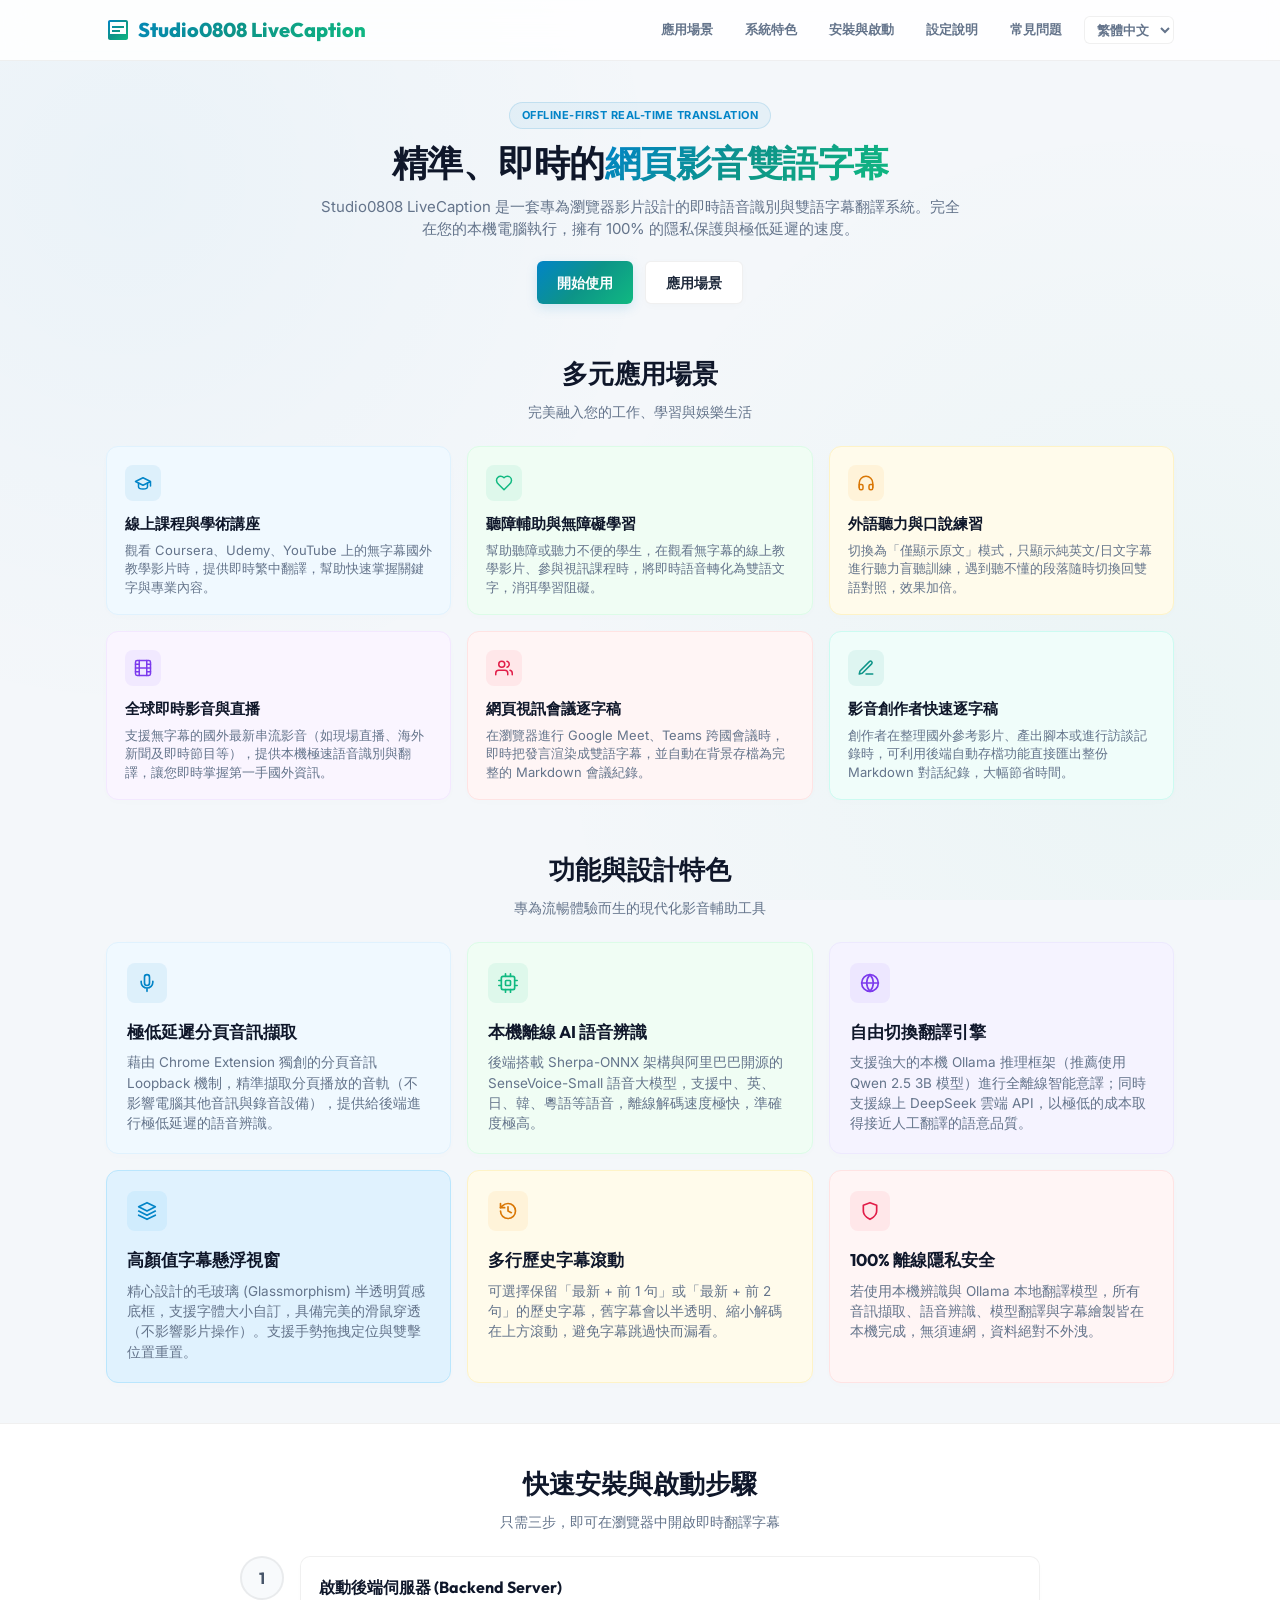
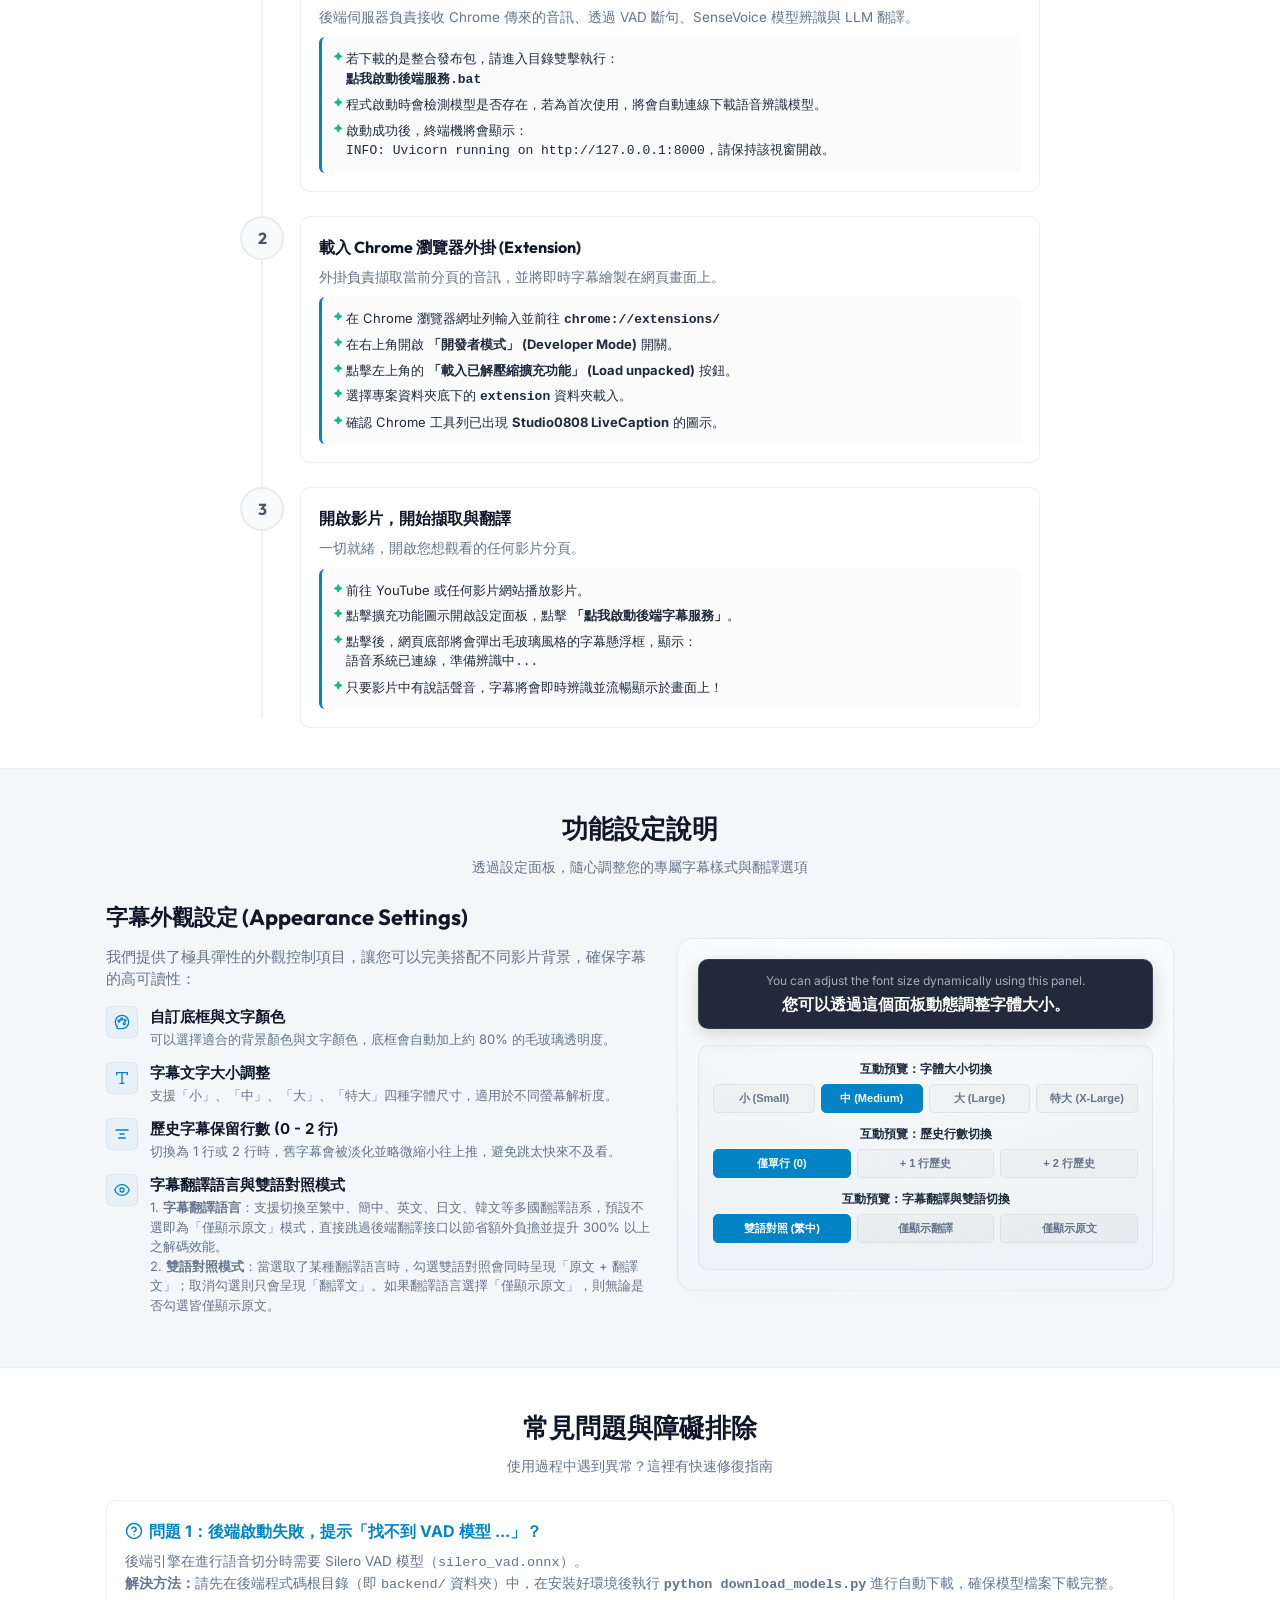
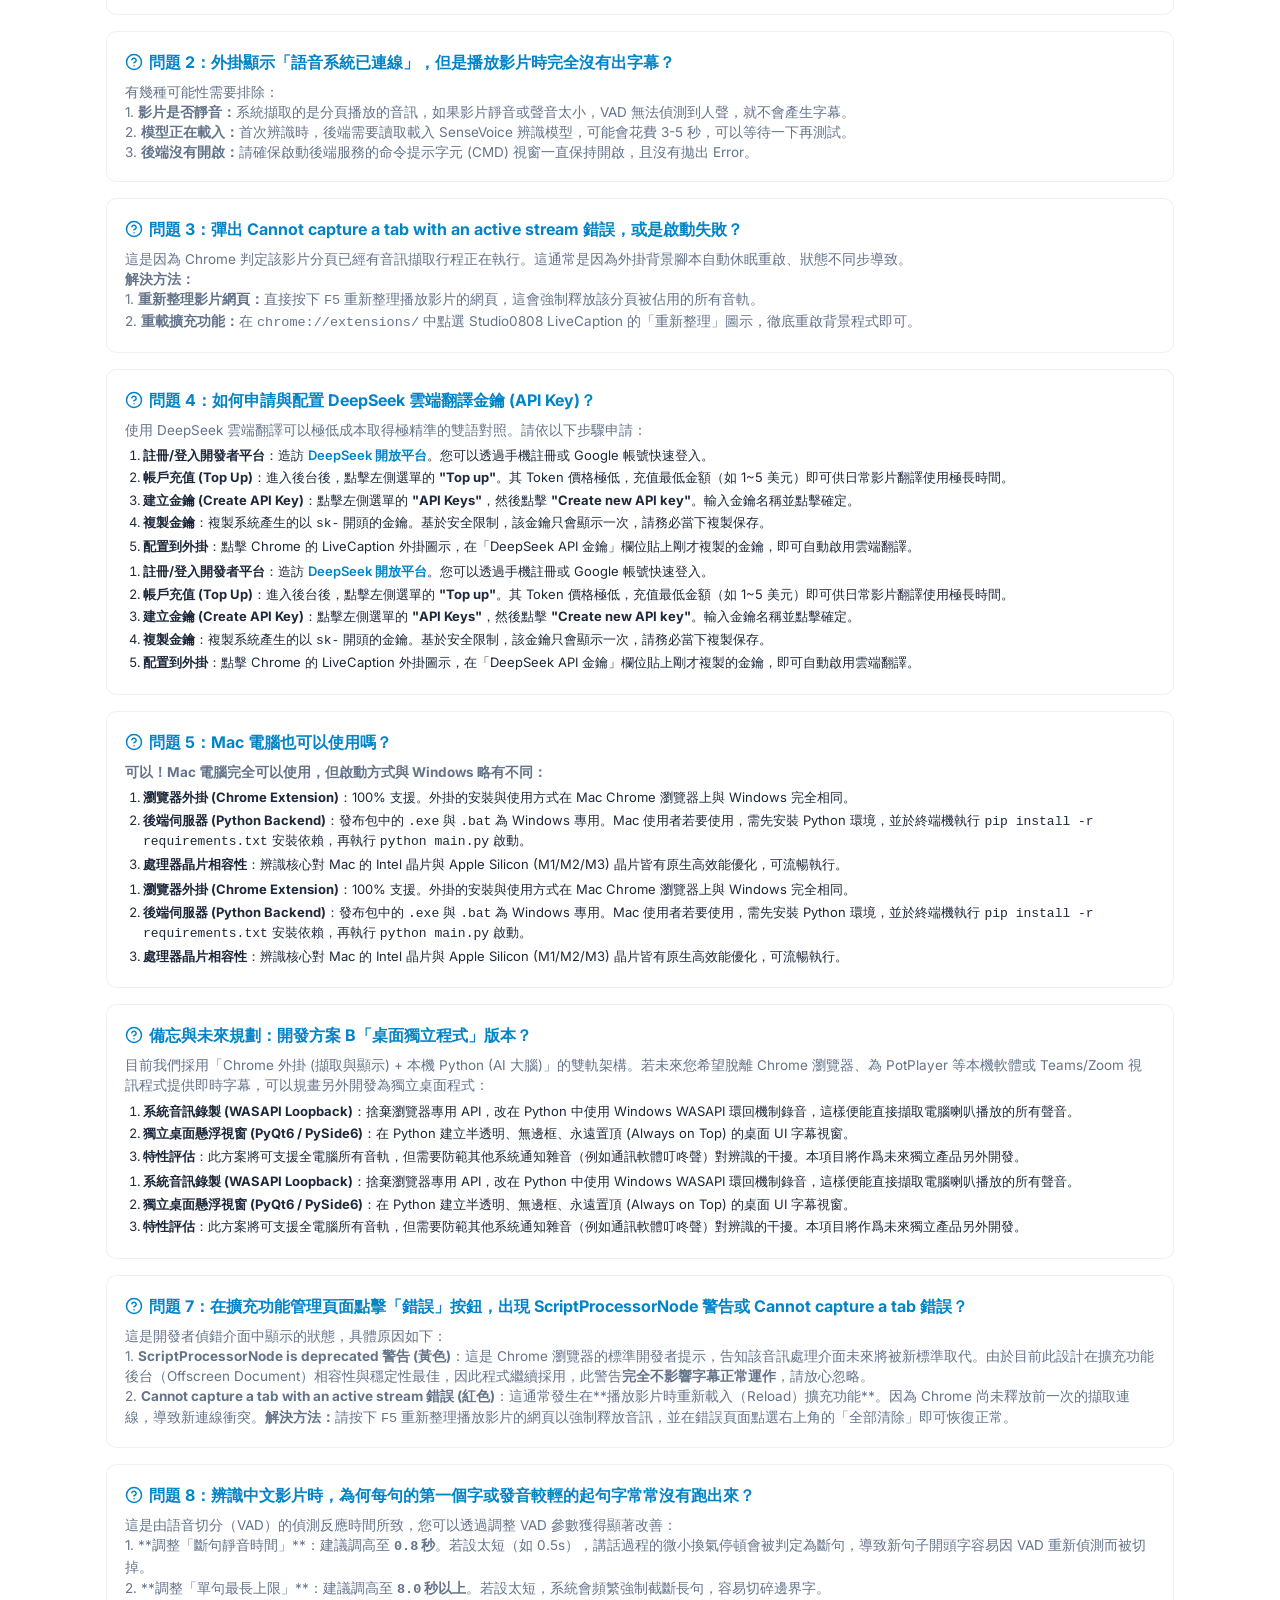
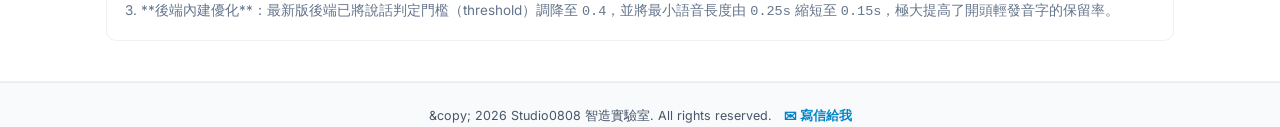
==== commit e300d557: "docs: add FAQ Q8 detailing VAD segment parameters to avoid missing initial words" ====
--- a/backend/docs/index.html
+++ b/backend/docs/index.html
@@ -224,7 +224,7 @@
 
     .scenarios-grid {
       display: grid;
-      grid-template-columns: repeat(auto-fit, minmax(220px, 1fr));
+      grid-template-columns: repeat(auto-fit, minmax(280px, 1fr));
       gap: 16px;
       margin-top: 20px;
     }
@@ -243,6 +243,25 @@
       box-shadow: 0 8px 20px rgba(2, 132, 199, 0.06);
       border-color: rgba(2, 132, 199, 0.15);
     }
+
+    /* Diverse Light Pastel Backgrounds for Scenario Cards */
+    .scenario-card:nth-child(1) { background-color: #f0f9ff; border-color: #e0f2fe; }
+    .scenario-card:nth-child(1) .scenario-icon { background: rgba(2, 132, 199, 0.08); color: #0284c7; }
+
+    .scenario-card:nth-child(2) { background-color: #f0fdf4; border-color: #dcfce7; }
+    .scenario-card:nth-child(2) .scenario-icon { background: rgba(16, 185, 129, 0.08); color: #10b981; }
+
+    .scenario-card:nth-child(3) { background-color: #fffbeb; border-color: #fef3c7; }
+    .scenario-card:nth-child(3) .scenario-icon { background: rgba(245, 158, 11, 0.08); color: #d97706; }
+
+    .scenario-card:nth-child(4) { background-color: #faf5ff; border-color: #f3e8ff; }
+    .scenario-card:nth-child(4) .scenario-icon { background: rgba(139, 92, 246, 0.08); color: #7c3aed; }
+
+    .scenario-card:nth-child(5) { background-color: #fff5f5; border-color: #ffe3e3; }
+    .scenario-card:nth-child(5) .scenario-icon { background: rgba(244, 63, 94, 0.08); color: #e11d48; }
+
+    .scenario-card:nth-child(6) { background-color: #f0fdfa; border-color: #ccfbf1; }
+    .scenario-card:nth-child(6) .scenario-icon { background: rgba(13, 148, 136, 0.08); color: #0d9488; }
 
     .scenario-icon {
       width: 36px;
@@ -338,6 +357,25 @@
     .feature-card:hover::before {
       opacity: 1;
     }
+
+    /* Diverse Light Pastel Backgrounds for Feature Cards */
+    .feature-card:nth-child(1) { background-color: #f0f9ff; border-color: #e0f2fe; }
+    .feature-card:nth-child(1) .feature-icon-wrapper { background: rgba(2, 132, 199, 0.08); color: #0284c7; }
+
+    .feature-card:nth-child(2) { background-color: #f0fdf4; border-color: #dcfce7; }
+    .feature-card:nth-child(2) .feature-icon-wrapper { background: rgba(16, 185, 129, 0.08); color: #10b981; }
+
+    .feature-card:nth-child(3) { background-color: #f5f3ff; border-color: #ede9fe; }
+    .feature-card:nth-child(3) .feature-icon-wrapper { background: rgba(139, 92, 246, 0.08); color: #7c3aed; }
+
+    .feature-card:nth-child(4) { background-color: #e0f2fe; border-color: #bae6fd; }
+    .feature-card:nth-child(4) .feature-icon-wrapper { background: rgba(14, 165, 233, 0.08); color: #0284c7; }
+
+    .feature-card:nth-child(5) { background-color: #fffbeb; border-color: #fef3c7; }
+    .feature-card:nth-child(5) .feature-icon-wrapper { background: rgba(245, 158, 11, 0.08); color: #d97706; }
+
+    .feature-card:nth-child(6) { background-color: #fff5f5; border-color: #ffe3e3; }
+    .feature-card:nth-child(6) .feature-icon-wrapper { background: rgba(244, 63, 94, 0.08); color: #e11d48; }
 
     .feature-icon-wrapper {
       width: 40px;
@@ -1332,6 +1370,33 @@
             </ol>
           </p>
         </div>
+
+        <!-- Q7 (Console Developer Errors/Warnings) -->
+        <div class="faq-card">
+          <h4>
+            <svg width="18" height="18" viewBox="0 0 24 24" fill="none" stroke="currentColor" stroke-width="2" stroke-linecap="round" stroke-linejoin="round"><circle cx="12" cy="12" r="10"/><path d="M9.09 9a3 3 0 0 1 5.83 1c0 2-3 3-3 3"/><line x1="12" x2="12.01" y1="17" y2="17"/></svg>
+            <span data-i18n="faq7-title">問題 7：在擴充功能管理頁面點擊「錯誤」按鈕，出現 ScriptProcessorNode 警告或 Cannot capture a tab 錯誤？</span>
+          </h4>
+          <p data-i18n="faq7-desc">
+            這是開發者偵錯介面中顯示的狀態，具體原因如下：<br>
+            1. <strong>ScriptProcessorNode is deprecated 警告 (黃色)</strong>：這是 Chrome 瀏覽器的標準開發者提示，告知該音訊處理介面未來將被新標準取代。由於目前此設計在擴充功能後台（Offscreen Document）相容性與穩定性最佳，因此程式繼續採用，此警告<strong>完全不影響字幕正常運作</strong>，請放心忽略。<br>
+            2. <strong>Cannot capture a tab with an active stream 錯誤 (紅色)</strong>：這通常發生在**播放影片時重新載入（Reload）擴充功能**。因為 Chrome 尚未釋放前一次的擷取連線，導致新連線衝突。<strong>解決方法：</strong>請按下 <code>F5</code> 重新整理播放影片的網頁以強制釋放音訊，並在錯誤頁面點選右上角的「全部清除」即可恢復正常。
+          </p>
+        </div>
+
+        <!-- Q8 (VAD Segmenting/Missing Initial Word) -->
+        <div class="faq-card">
+          <h4>
+            <svg width="18" height="18" viewBox="0 0 24 24" fill="none" stroke="currentColor" stroke-width="2" stroke-linecap="round" stroke-linejoin="round"><circle cx="12" cy="12" r="10"/><path d="M9.09 9a3 3 0 0 1 5.83 1c0 2-3 3-3 3"/><line x1="12" x2="12.01" y1="17" y2="17"/></svg>
+            <span data-i18n="faq8-title">問題 8：辨識中文影片時，為何每句的第一個字或發音較輕的起句字常常沒有跑出來？</span>
+          </h4>
+          <p data-i18n="faq8-desc">
+            這是由語音切分（VAD）的偵測反應時間所致，您可以透過調整 VAD 參數獲得顯著改善：<br>
+            1. **調整「斷句靜音時間」**：建議調高至 <strong><code>0.8</code> 秒</strong>。若設太短（如 0.5s），講話過程的微小換氣停頓會被判定為斷句，導致新句子開頭字容易因 VAD 重新偵測而被切掉。<br>
+            2. **調整「單句最長上限」**：建議調高至 <strong><code>8.0</code> 秒以上</strong>。若設太短，系統會頻繁強制截斷長句，容易切碎邊界字。<br>
+            3. **後端內建優化**：最新版後端已將說話判定門檻（threshold）調降至 <code>0.4</code>，並將最小語音長度由 <code>0.25s</code> 縮短至 <code>0.15s</code>，極大提高了開頭輕發音字的保留率。
+          </p>
+        </div>
       </div>
     </div>
   </section>
@@ -1339,11 +1404,77 @@
   <!-- Footer -->
   <footer>
     <div class="container">
-      <p>&copy; 2026 Studio0808 智造實驗室. All rights reserved. <a href="https://mail.google.com/mail/?view=cm&fs=1&to=begin0808@gmail.com" target="_blank" style="color: var(--accent-color); text-decoration: none; font-weight: 600; margin-left: 8px;">✉ 寫信給我</a></p>
+      <p><span data-i18n="footer-text">&copy; 2026 Studio0808 智造實驗室. All rights reserved. </span><a href="https://mail.google.com/mail/?view=cm&fs=1&to=begin0808@gmail.com" target="_blank" style="color: var(--accent-color); text-decoration: none; font-weight: 600; margin-left: 8px;" data-i18n="footer-contact">✉ 寫信給我</a></p>
     </div>
   </footer>
 
+  <!-- Load translation lookup table -->
+  <script src="translations.js"></script>
   <script>
+    // i18n Switcher logic
+    function switchDocLanguage(lang) {
+      const elements = document.querySelectorAll('[data-i18n]');
+      elements.forEach(el => {
+        const key = el.getAttribute('data-i18n');
+        if (manualTranslations[lang] && manualTranslations[lang][key]) {
+          const val = manualTranslations[lang][key];
+          if (val.includes('<') && val.includes('>')) {
+            el.innerHTML = val;
+          } else {
+            el.textContent = val;
+          }
+        }
+      });
+
+      // Update lang attribute on html tag
+      document.documentElement.setAttribute('lang', lang);
+
+      // Update window document title
+      if (lang === 'zh-TW') {
+        document.title = "即時字幕 - Studio0808";
+      } else if (lang === 'zh-CN') {
+        document.title = "即时字幕 - Studio0808";
+      } else if (lang === 'en') {
+        document.title = "Real-Time Subtitles - Studio0808";
+      } else if (lang === 'ja') {
+        document.title = "リアルタイム字幕 - Studio0808";
+      } else if (lang === 'ko') {
+        document.title = "실시간 자막 - Studio0808";
+      }
+
+      // Keep user choice
+      localStorage.setItem('doc-language', lang);
+    }
+
+    // Set select change listener
+    document.addEventListener('DOMContentLoaded', () => {
+      const select = document.getElementById('doc-lang-select');
+      if (select) {
+        select.addEventListener('change', (e) => {
+          switchDocLanguage(e.target.value);
+        });
+
+        let savedLang = localStorage.getItem('doc-language');
+        if (!savedLang) {
+          const browserLang = navigator.language || navigator.userLanguage;
+          if (browserLang.startsWith('zh-CN')) {
+            savedLang = 'zh-CN';
+          } else if (browserLang.startsWith('ja')) {
+            savedLang = 'ja';
+          } else if (browserLang.startsWith('ko')) {
+            savedLang = 'ko';
+          } else if (browserLang.startsWith('zh') || browserLang.startsWith('tw')) {
+            savedLang = 'zh-TW';
+          } else {
+            savedLang = 'zh-TW'; // Default to zh-TW
+          }
+        }
+        
+        select.value = savedLang;
+        switchDocLanguage(savedLang);
+      }
+    });
+
     // Demo Interactive script
     function changeDemoSize(size) {
       const container = document.getElementById('demo-caption-container');
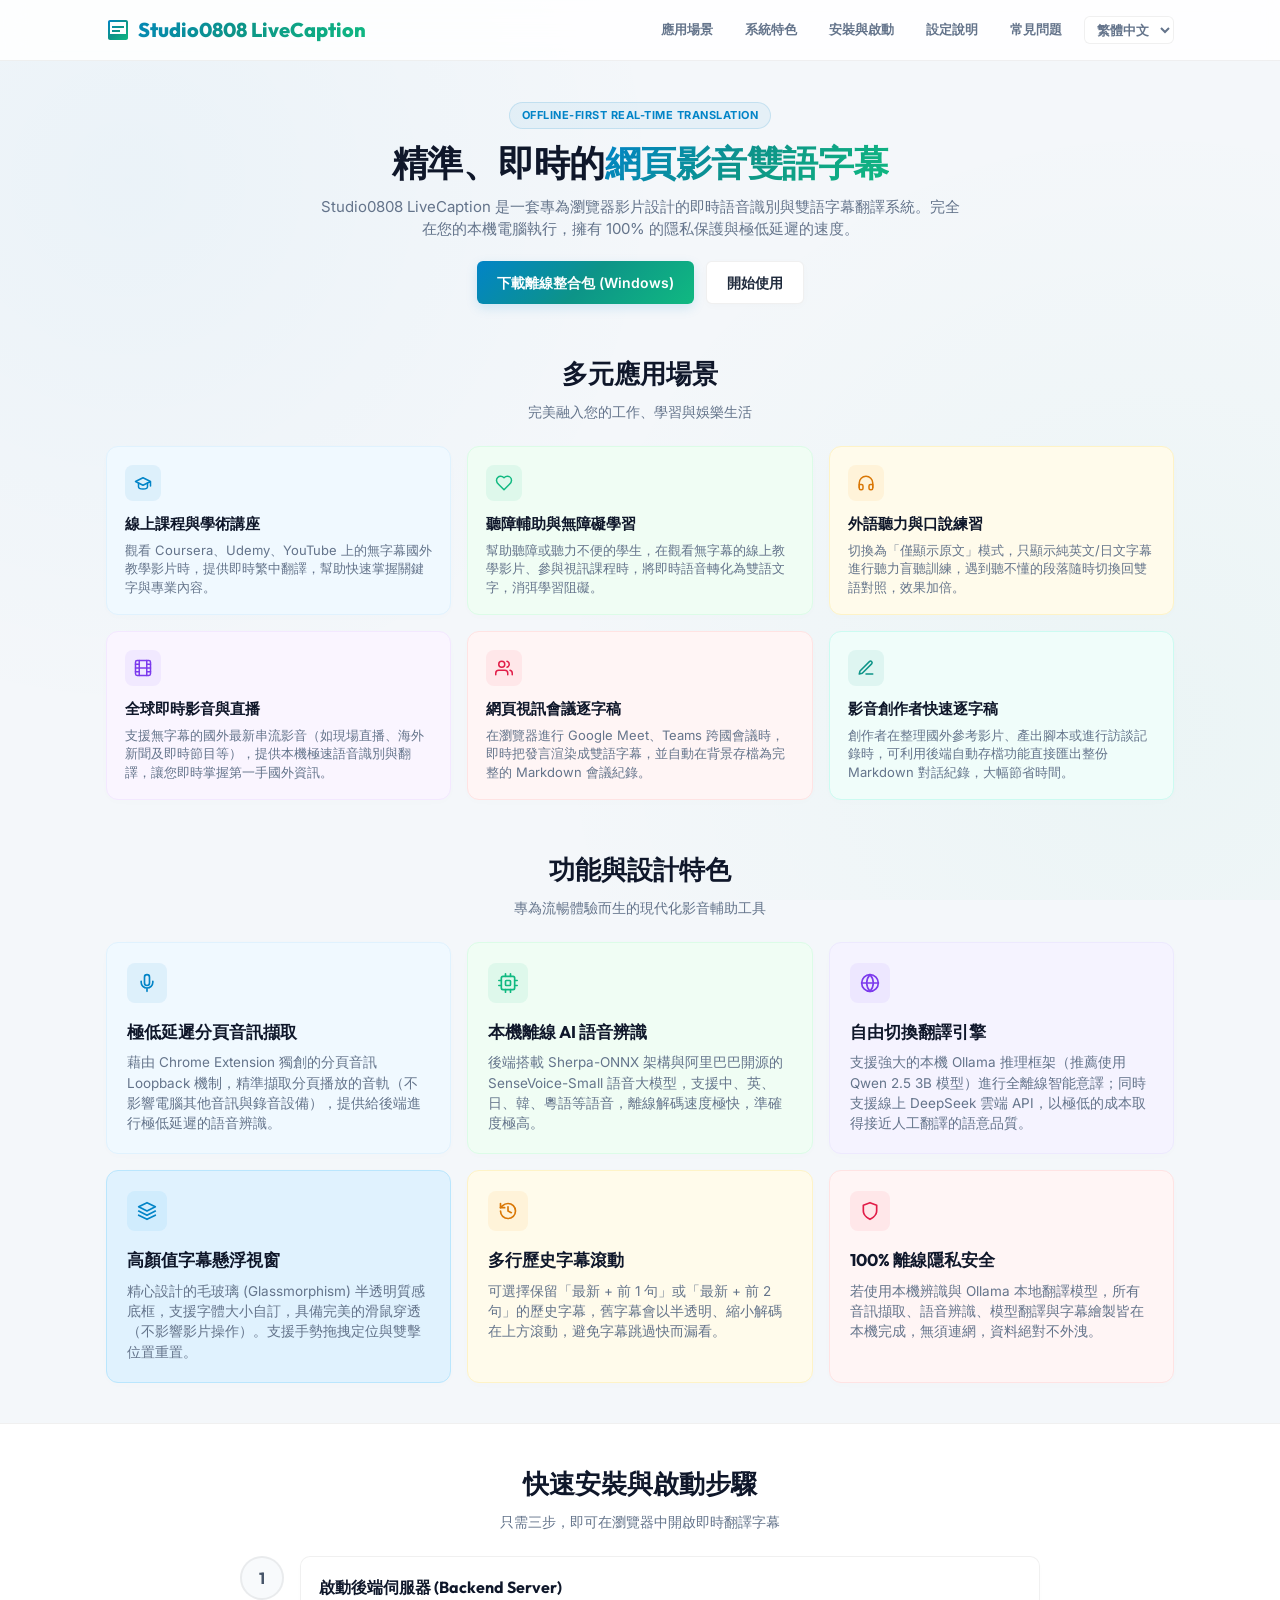
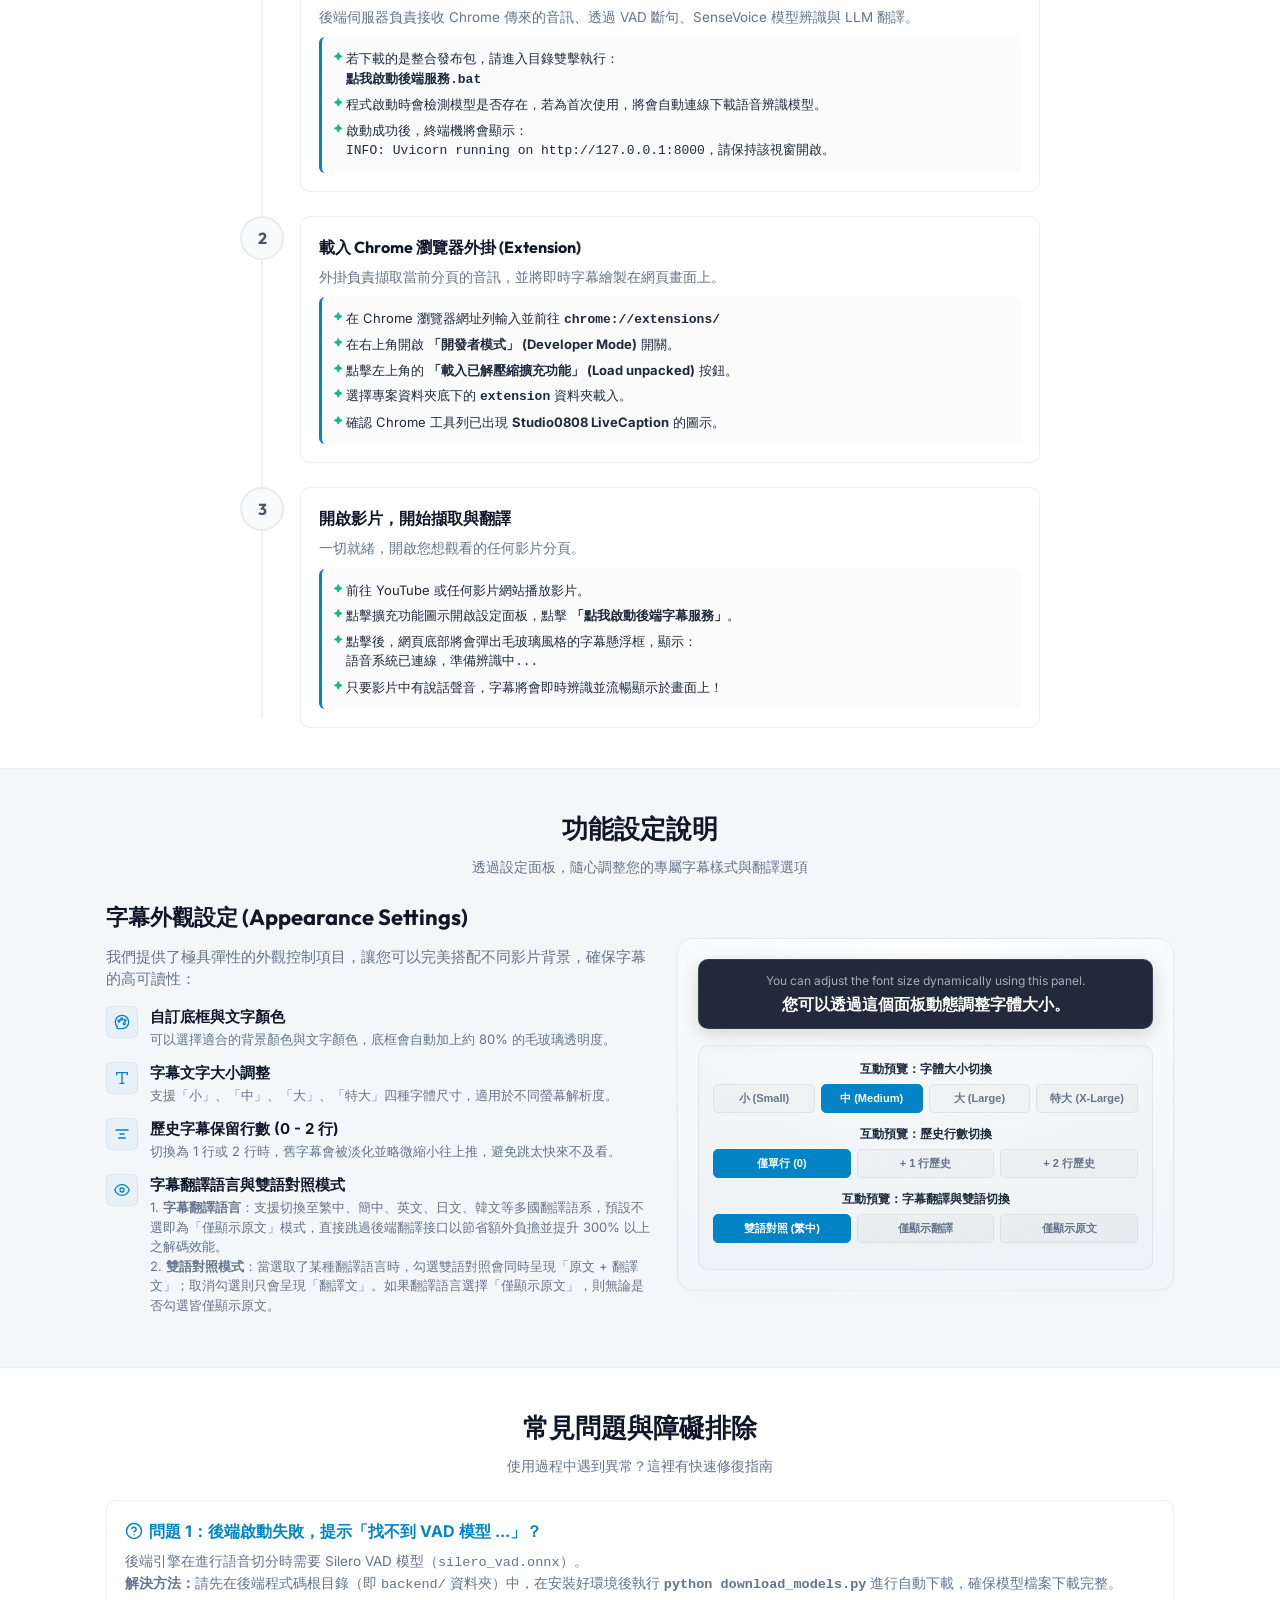
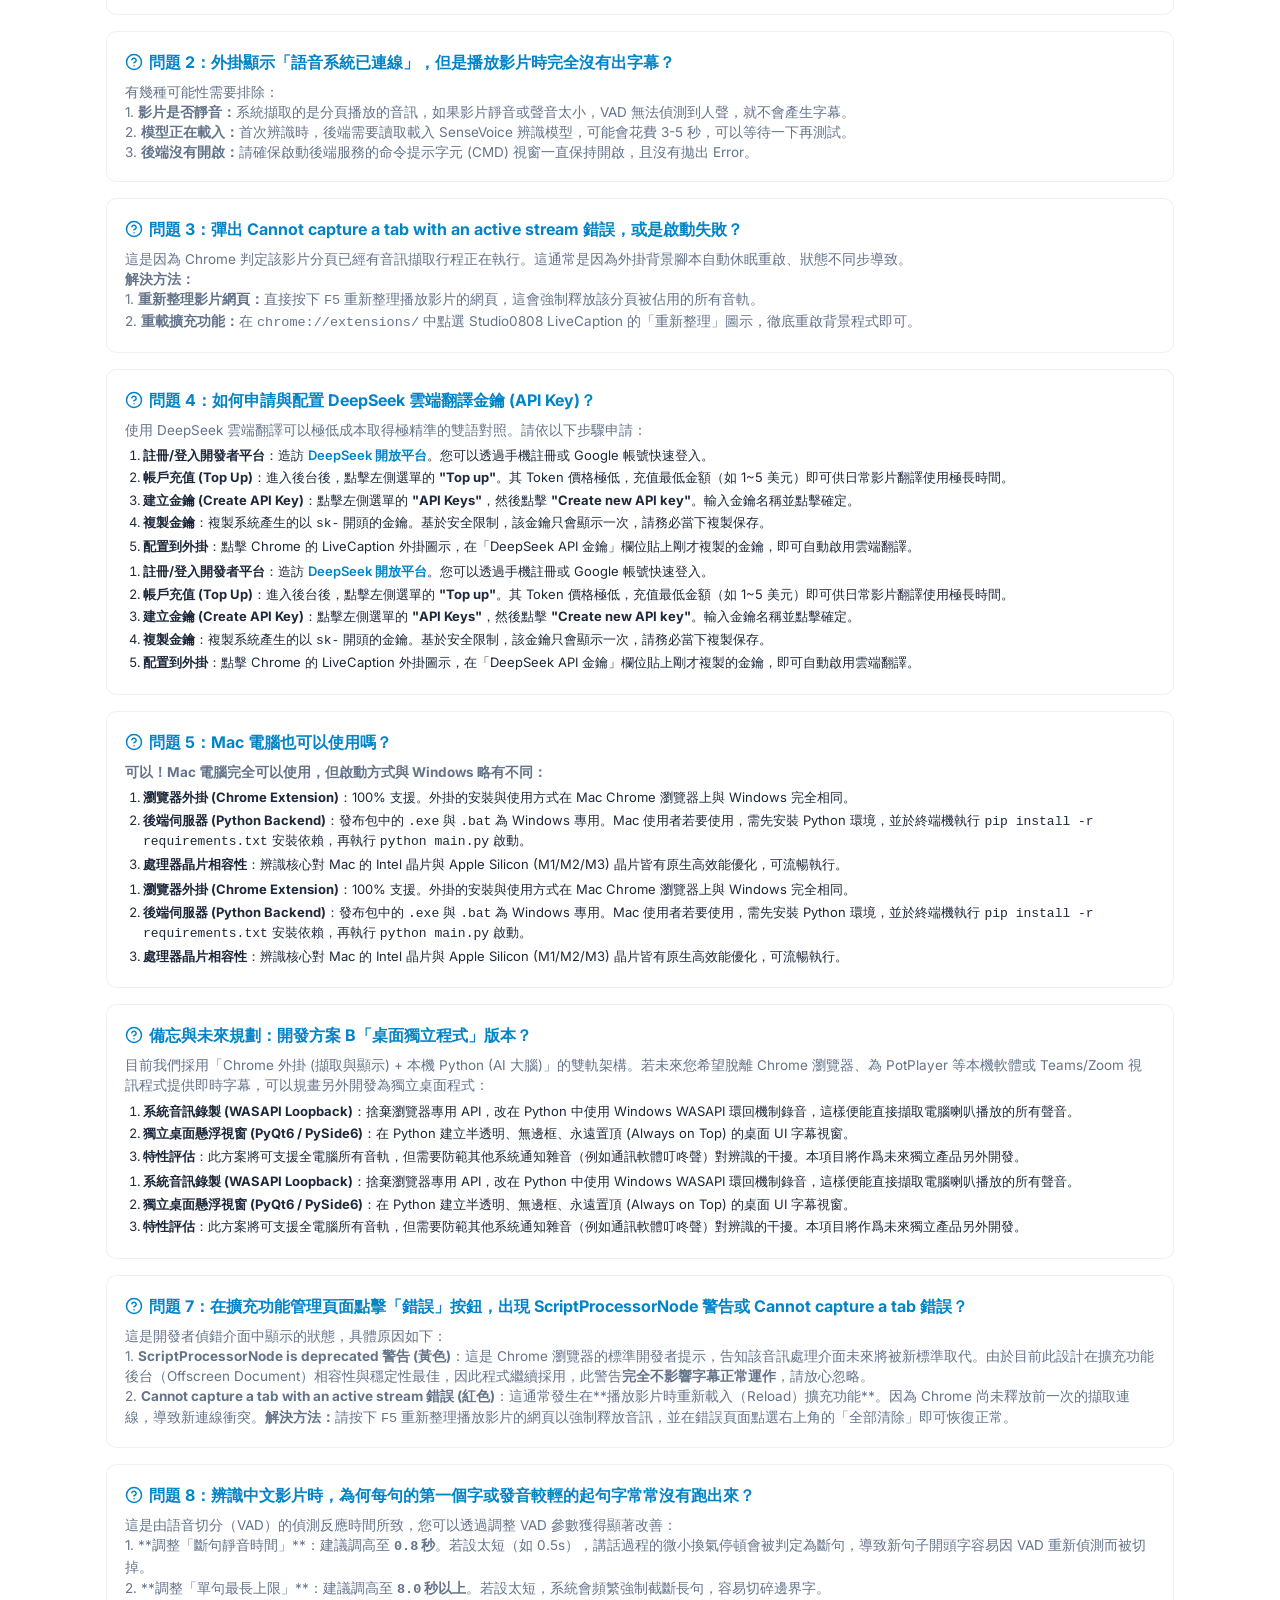
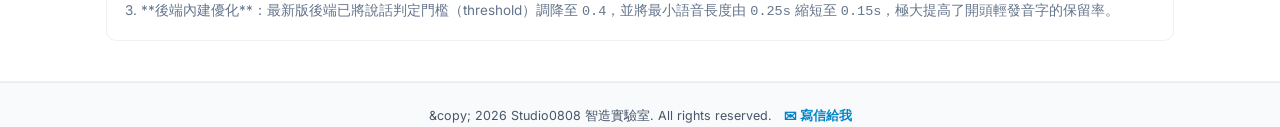
==== commit 77677af9: "docs: add Google Drive download button to webpage and create root README.md" ====
--- a/backend/docs/index.html
+++ b/backend/docs/index.html
@@ -907,8 +907,8 @@
       <h1 data-i18n="hero-title">精準、即時的<span>網頁影音雙語字幕</span></h1>
       <p data-i18n="hero-desc">Studio0808 LiveCaption 是一套專為瀏覽器影片設計的即時語音識別與雙語字幕翻譯系統。完全在您的本機電腦執行，擁有 100% 的隱私保護與極低延遲的速度。</p>
       <div class="hero-buttons">
-        <a href="#steps" class="btn btn-primary" data-i18n="btn-start">開始使用</a>
-        <a href="#scenarios" class="btn btn-secondary" data-i18n="btn-scenarios">應用場景</a>
+        <a href="https://drive.google.com/file/d/1mepxzOthPV2NeWjwenk8yNsSSB0vaJGF/view?usp=sharing" target="_blank" class="btn btn-primary" data-i18n="btn-download">下載離線整合包 (Windows)</a>
+        <a href="#steps" class="btn btn-secondary" data-i18n="btn-start">開始使用</a>
       </div>
     </div>
   </section>
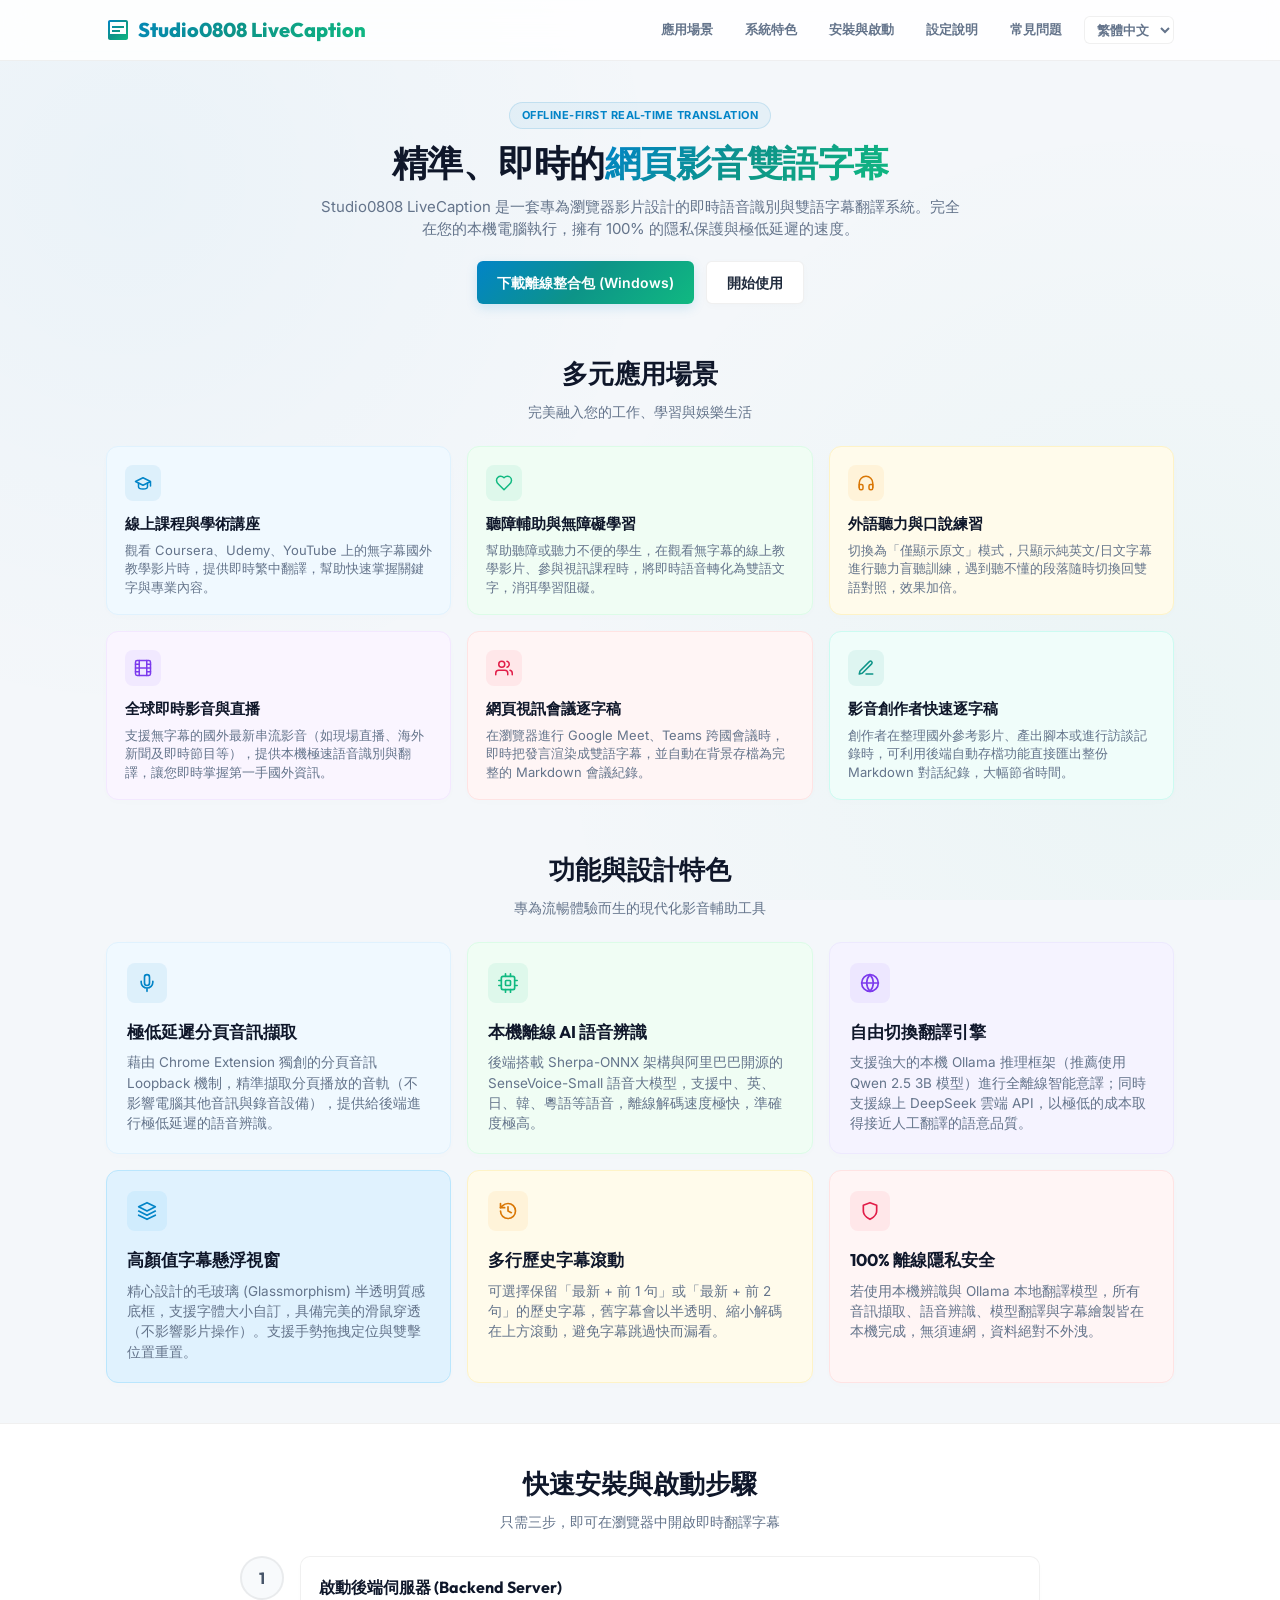
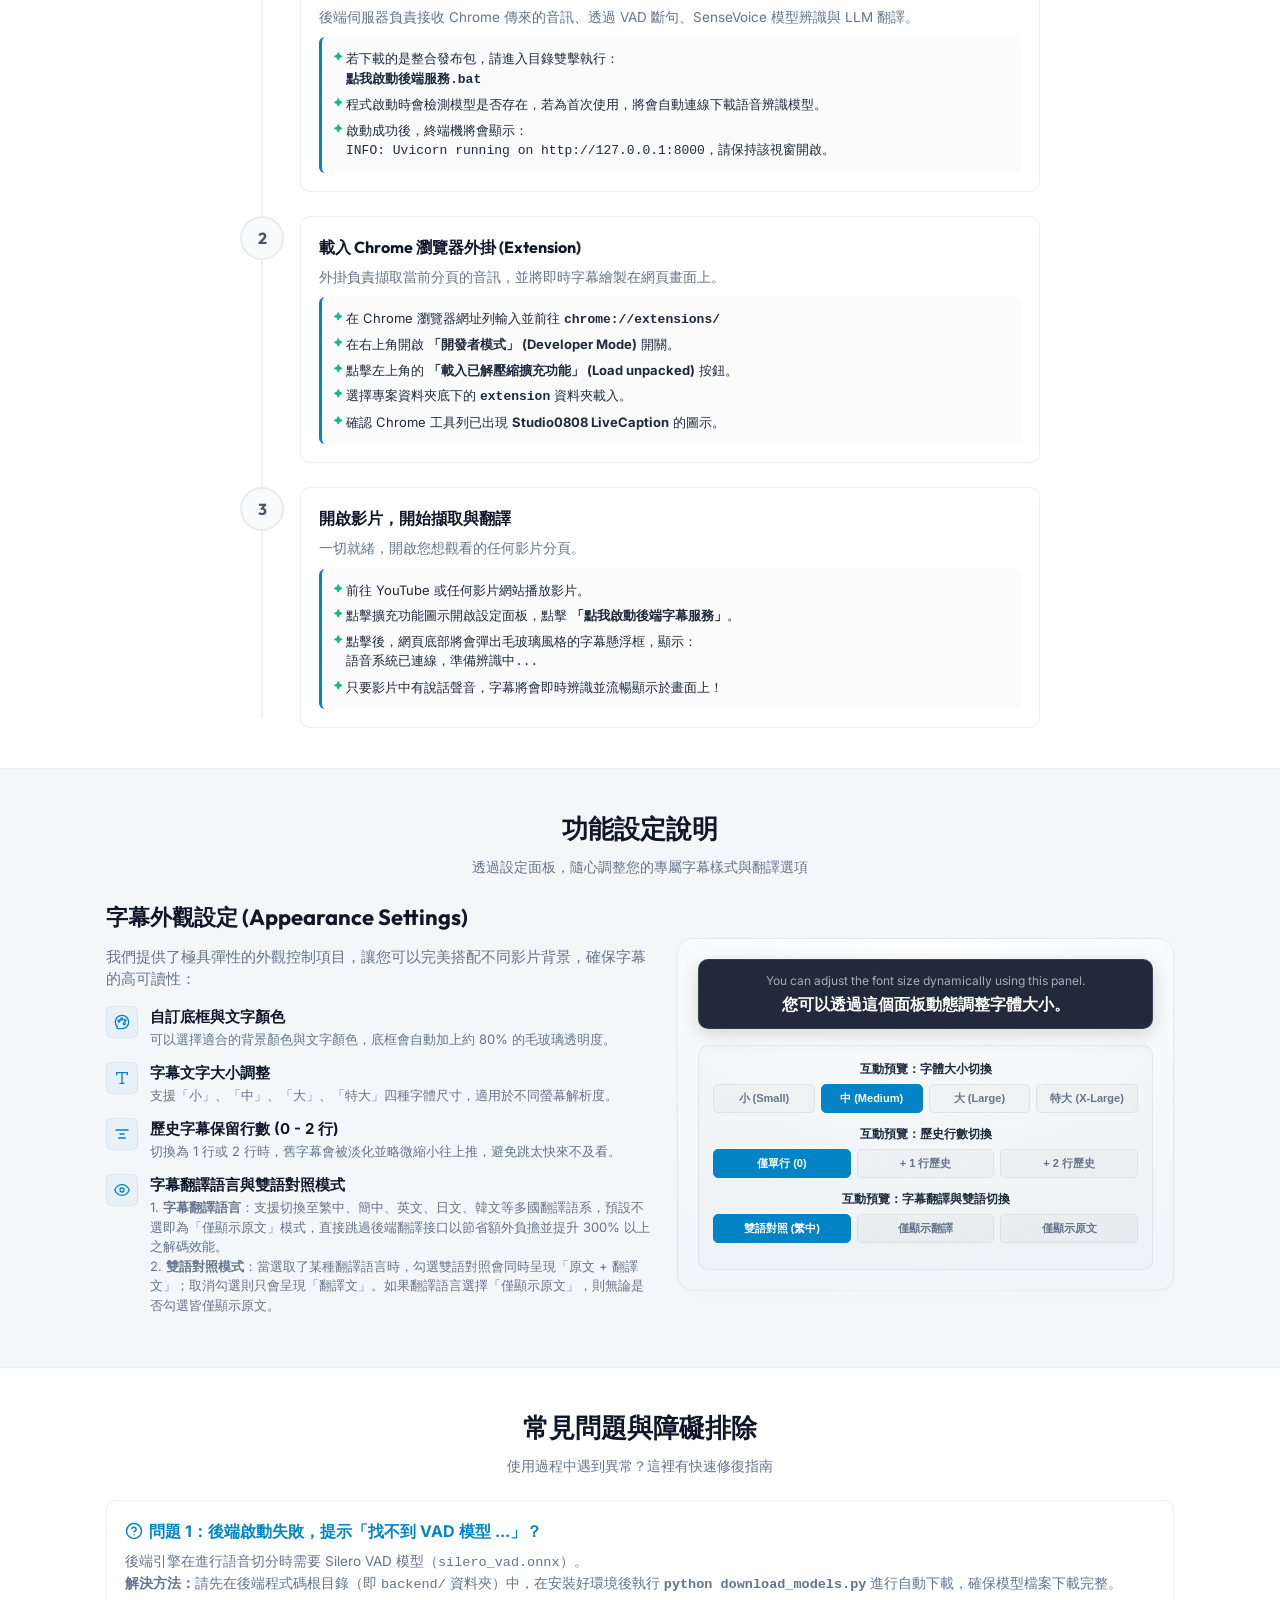
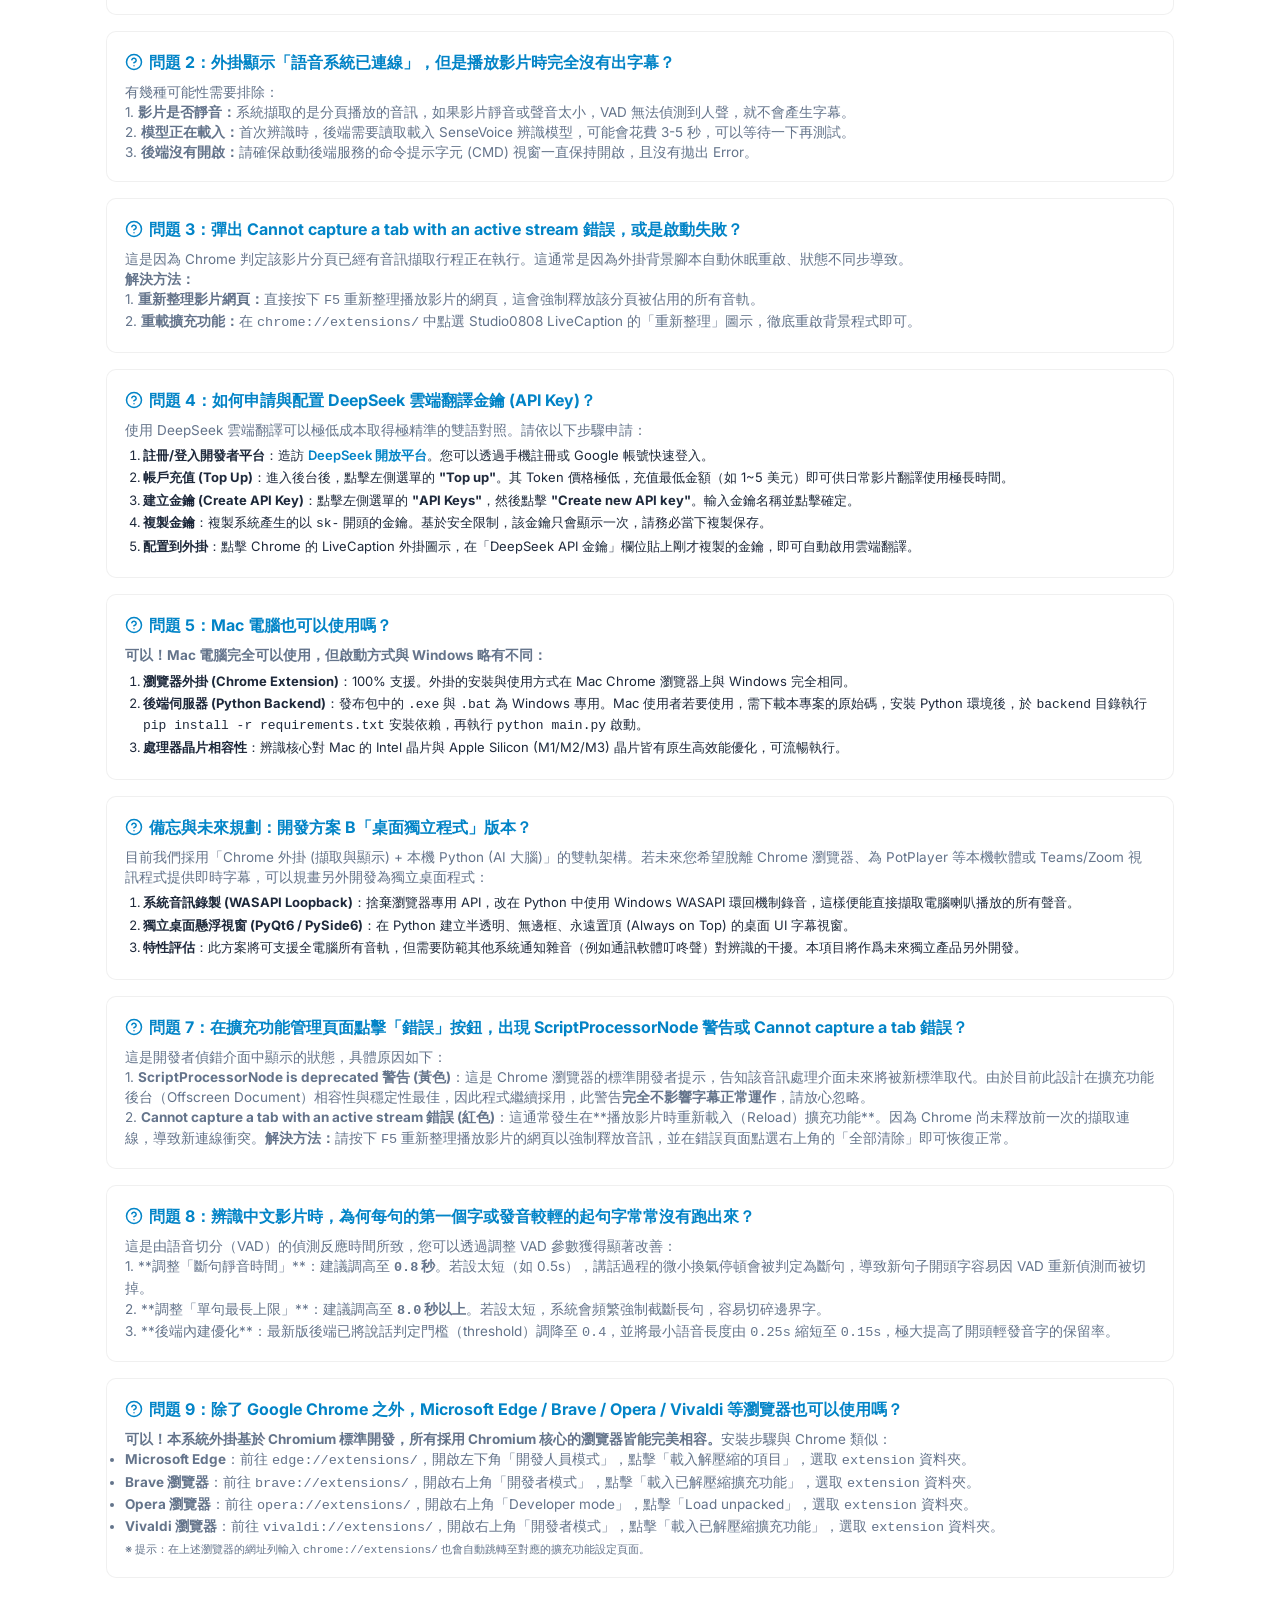
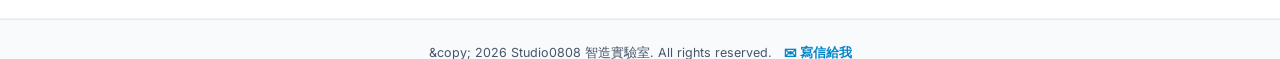
==== commit ad5461ef: "docs: add browser installation instructions for Edge, Brave, Opera, and Vivaldi in FAQ" ====
--- a/backend/docs/index.html
+++ b/backend/docs/index.html
@@ -719,7 +719,7 @@
       gap: 6px;
     }
 
-    .faq-card p {
+    .faq-card p, .faq-card .faq-desc {
       color: var(--text-secondary);
       font-size: 13.5px;
       line-height: 1.5;
@@ -1327,7 +1327,7 @@
             <svg width="18" height="18" viewBox="0 0 24 24" fill="none" stroke="currentColor" stroke-width="2" stroke-linecap="round" stroke-linejoin="round"><circle cx="12" cy="12" r="10"/><path d="M9.09 9a3 3 0 0 1 5.83 1c0 2-3 3-3 3"/><line x1="12" x2="12.01" y1="17" y2="17"/></svg>
             <span data-i18n="faq4-title">問題 4：如何申請與配置 DeepSeek 雲端翻譯金鑰 (API Key)？</span>
           </h4>
-          <p data-i18n="faq4-desc">
+          <div class="faq-desc" data-i18n="faq4-desc">
             使用 DeepSeek 雲端翻譯可以極低成本取得極精準的雙語對照。請依以下步驟申請：
             <ol>
               <li><strong>註冊/登入開發者平台</strong>：造訪 <a href="https://platform.deepseek.com/" target="_blank" style="color:#0284c7; text-decoration:none; font-weight:600;">DeepSeek 開放平台</a>。您可以透過手機註冊或 Google 帳號快速登入。</li>
@@ -1336,7 +1336,7 @@
               <li><strong>複製金鑰</strong>：複製系統產生的以 <code>sk-</code> 開頭的金鑰。基於安全限制，該金鑰只會顯示一次，請務必當下複製保存。</li>
               <li><strong>配置到外掛</strong>：點擊 Chrome 的 LiveCaption 外掛圖示，在「DeepSeek API 金鑰」欄位貼上剛才複製的金鑰，即可自動啟用雲端翻譯。</li>
             </ol>
-          </p>
+          </div>
         </div>
 
         <!-- Q5 (Mac Support) -->
@@ -1345,14 +1345,14 @@
             <svg width="18" height="18" viewBox="0 0 24 24" fill="none" stroke="currentColor" stroke-width="2" stroke-linecap="round" stroke-linejoin="round"><circle cx="12" cy="12" r="10"/><path d="M9.09 9a3 3 0 0 1 5.83 1c0 2-3 3-3 3"/><line x1="12" x2="12.01" y1="17" y2="17"/></svg>
             <span data-i18n="faq5-title">問題 5：Mac 電腦也可以使用嗎？</span>
           </h4>
-          <p data-i18n="faq5-desc">
+          <div class="faq-desc" data-i18n="faq5-desc">
             <strong>可以！Mac 電腦完全可以使用，但啟動方式與 Windows 略有不同：</strong>
             <ol>
               <li><strong>瀏覽器外掛 (Chrome Extension)</strong>：100% 支援。外掛的安裝與使用方式在 Mac Chrome 瀏覽器上與 Windows 完全相同。</li>
               <li><strong>後端伺服器 (Python Backend)</strong>：發布包中的 <code>.exe</code> 與 <code>.bat</code> 為 Windows 專用。Mac 使用者若要使用，需先安裝 Python 環境，並於終端機執行 <code>pip install -r requirements.txt</code> 安裝依賴，再執行 <code>python main.py</code> 啟動。</li>
               <li><strong>處理器晶片相容性</strong>：辨識核心對 Mac 的 Intel 晶片與 Apple Silicon (M1/M2/M3) 晶片皆有原生高效能優化，可流暢執行。</li>
             </ol>
-          </p>
+          </div>
         </div>
 
         <!-- Q6 (Roadmap Memo) -->
@@ -1361,15 +1361,16 @@
             <svg width="18" height="18" viewBox="0 0 24 24" fill="none" stroke="currentColor" stroke-width="2" stroke-linecap="round" stroke-linejoin="round"><circle cx="12" cy="12" r="10"/><path d="M9.09 9a3 3 0 0 1 5.83 1c0 2-3 3-3 3"/><line x1="12" x2="12.01" y1="17" y2="17"/></svg>
             <span data-i18n="faq6-title">備忘與未來規劃：開發方案 B「桌面獨立程式」版本？</span>
           </h4>
-          <p data-i18n="faq6-desc">
+          <div class="faq-desc" data-i18n="faq6-desc">
             目前我們採用「Chrome 外掛 (擷取與顯示) + 本機 Python (AI 大腦)」的雙軌架構。若未來您希望脫離 Chrome 瀏覽器、為 PotPlayer 等本機軟體或 Teams/Zoom 視訊程式提供即時字幕，可以規畫另外開發為獨立桌面程式：
             <ol>
               <li><strong>系統音訊錄製 (WASAPI Loopback)</strong>：捨棄瀏覽器專用 API，改在 Python 中使用 Windows WASAPI 環回機制錄音，這樣便能直接擷取電腦喇叭播放的所有聲音。</li>
               <li><strong>獨立桌面懸浮視窗 (PyQt6 / PySide6)</strong>：在 Python 建立半透明、無邊框、永遠置頂 (Always on Top) 的桌面 UI 字幕視窗。</li>
               <li><strong>特性評估</strong>：此方案將可支援全電腦所有音軌，但需要防範其他系統通知雜音（例如通訊軟體叮咚聲）對辨識的干擾。本項目將作爲未來獨立產品另外開發。</li>
             </ol>
-          </p>
-        </div>
+          </div>
+        </div>
+
 
         <!-- Q7 (Console Developer Errors/Warnings) -->
         <div class="faq-card">
@@ -1397,7 +1398,26 @@
             3. **後端內建優化**：最新版後端已將說話判定門檻（threshold）調降至 <code>0.4</code>，並將最小語音長度由 <code>0.25s</code> 縮短至 <code>0.15s</code>，極大提高了開頭輕發音字的保留率。
           </p>
         </div>
+
+        <!-- Q9 (Other Chromium Browsers) -->
+        <div class="faq-card">
+          <h4>
+            <svg width="18" height="18" viewBox="0 0 24 24" fill="none" stroke="currentColor" stroke-width="2" stroke-linecap="round" stroke-linejoin="round"><circle cx="12" cy="12" r="10"/><path d="M9.09 9a3 3 0 0 1 5.83 1c0 2-3 3-3 3"/><line x1="12" x2="12.01" y1="17" y2="17"/></svg>
+            <span data-i18n="faq9-title">問題 9：除了 Google Chrome 之外，Microsoft Edge / Brave / Opera / Vivaldi 等瀏覽器也可以使用嗎？</span>
+          </h4>
+          <div class="faq-desc" data-i18n="faq9-desc">
+            <strong>可以！本系統外掛基於 Chromium 標準開發，所有採用 Chromium 核心的瀏覽器皆能完美相容。</strong>安裝步驟與 Chrome 類似：
+            <ul>
+              <li><strong>Microsoft Edge</strong>：前往 <code>edge://extensions/</code>，開啟左下角「開發人員模式」，點擊「載入解壓縮的項目」，選取 <code>extension</code> 資料夾。</li>
+              <li><strong>Brave 瀏覽器</strong>：前往 <code>brave://extensions/</code>，開啟右上角「開發者模式」，點擊「載入已解壓縮擴充功能」，選取 <code>extension</code> 資料夾。</li>
+              <li><strong>Opera 瀏覽器</strong>：前往 <code>opera://extensions/</code>，開啟右上角「Developer mode」，點擊「Load unpacked」，選取 <code>extension</code> 資料夾。</li>
+              <li><strong>Vivaldi 瀏覽器</strong>：前往 <code>vivaldi://extensions/</code>，開啟右上角「開發者模式」，點擊「載入已解壓縮擴充功能」，選取 <code>extension</code> 資料夾。</li>
+            </ul>
+            <small>※ 提示：在上述瀏覽器的網址列輸入 <code>chrome://extensions/</code> 也會自動跳轉至對應的擴充功能設定頁面。</small>
+          </div>
+        </div>
       </div>
+
     </div>
   </section>
 
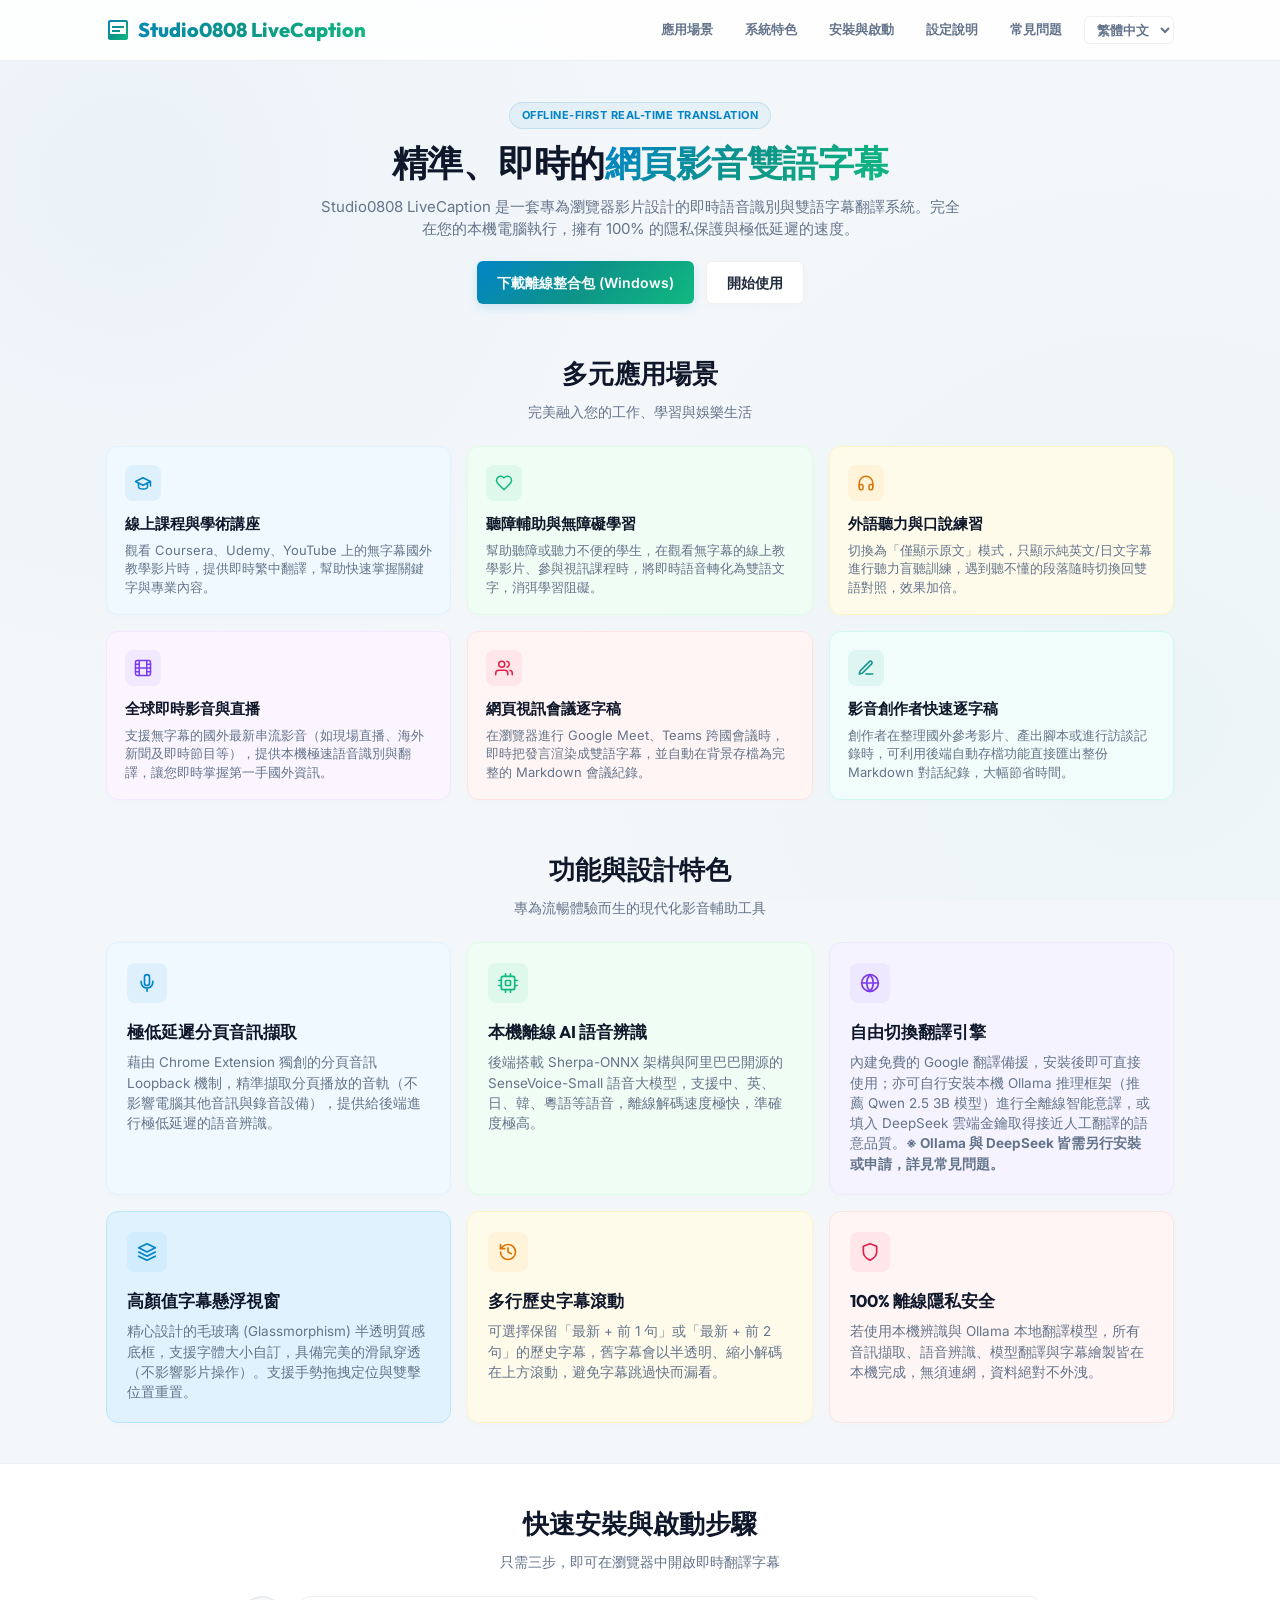
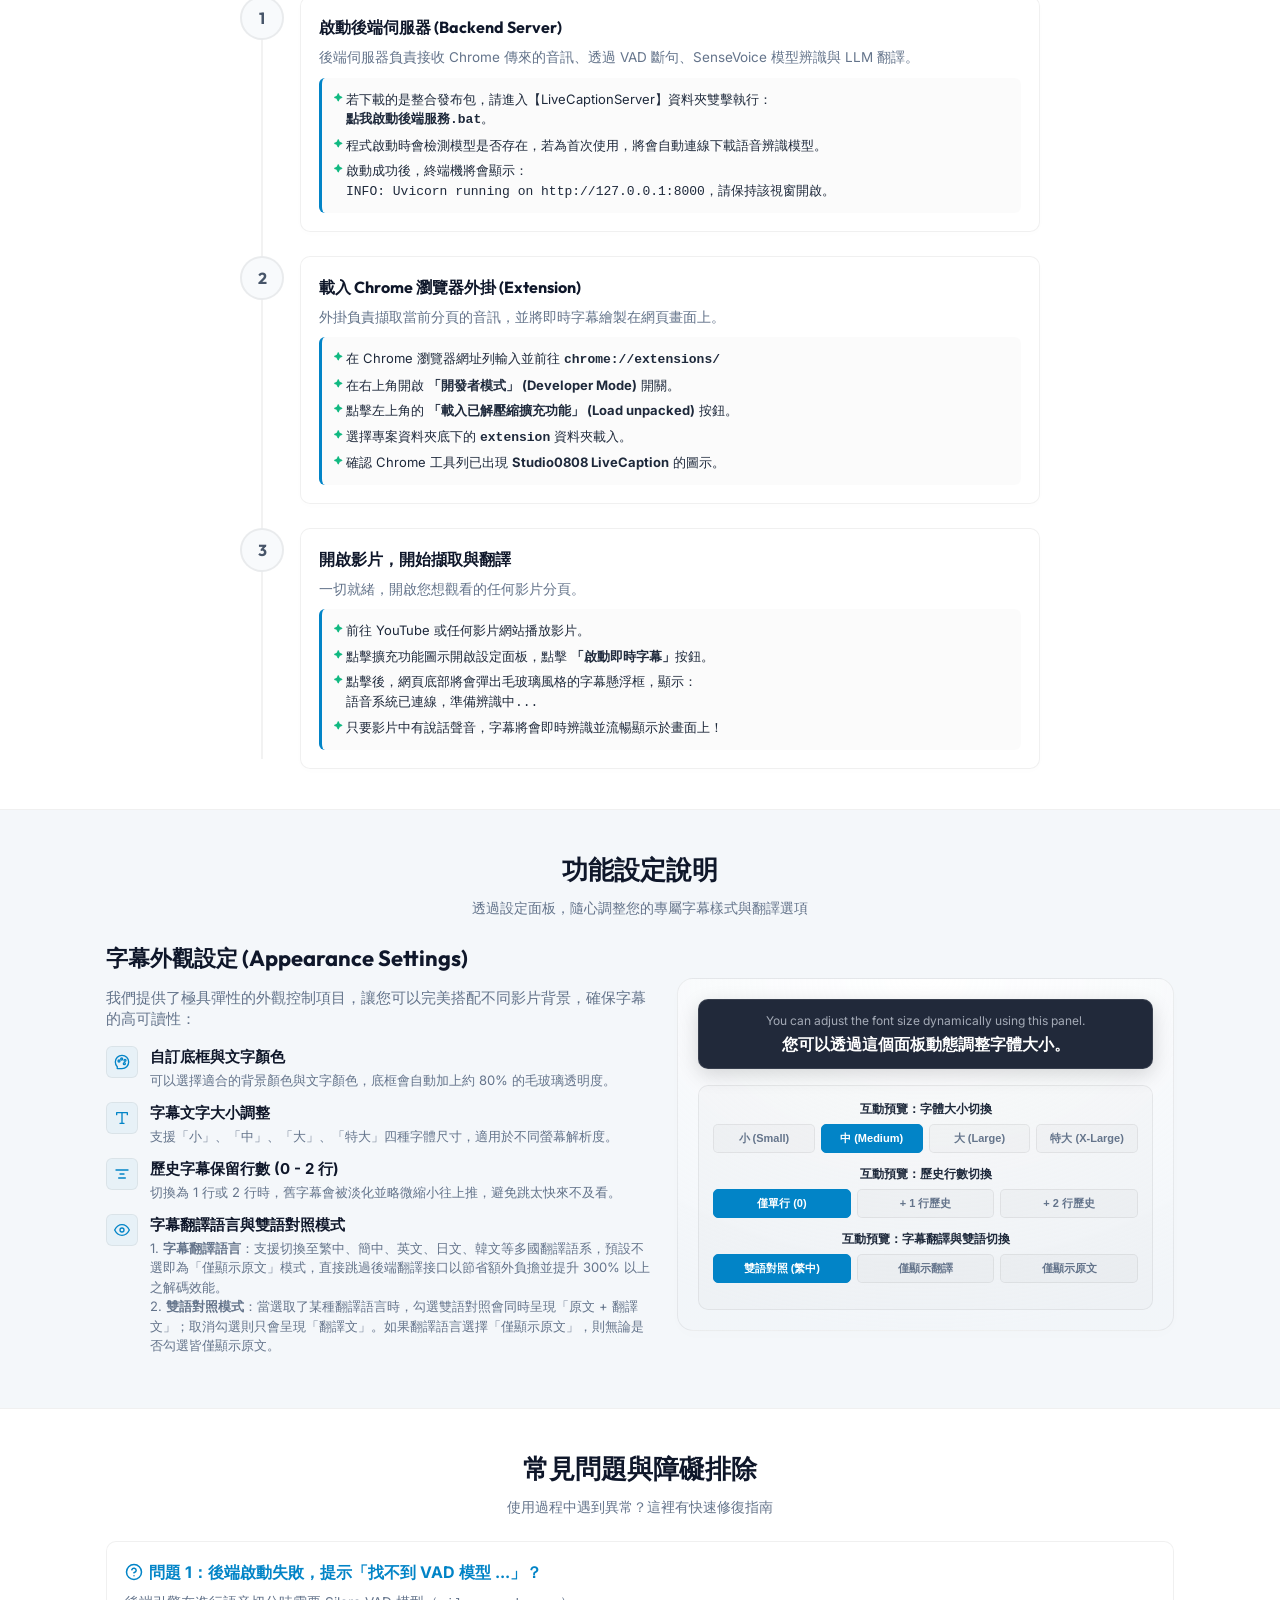
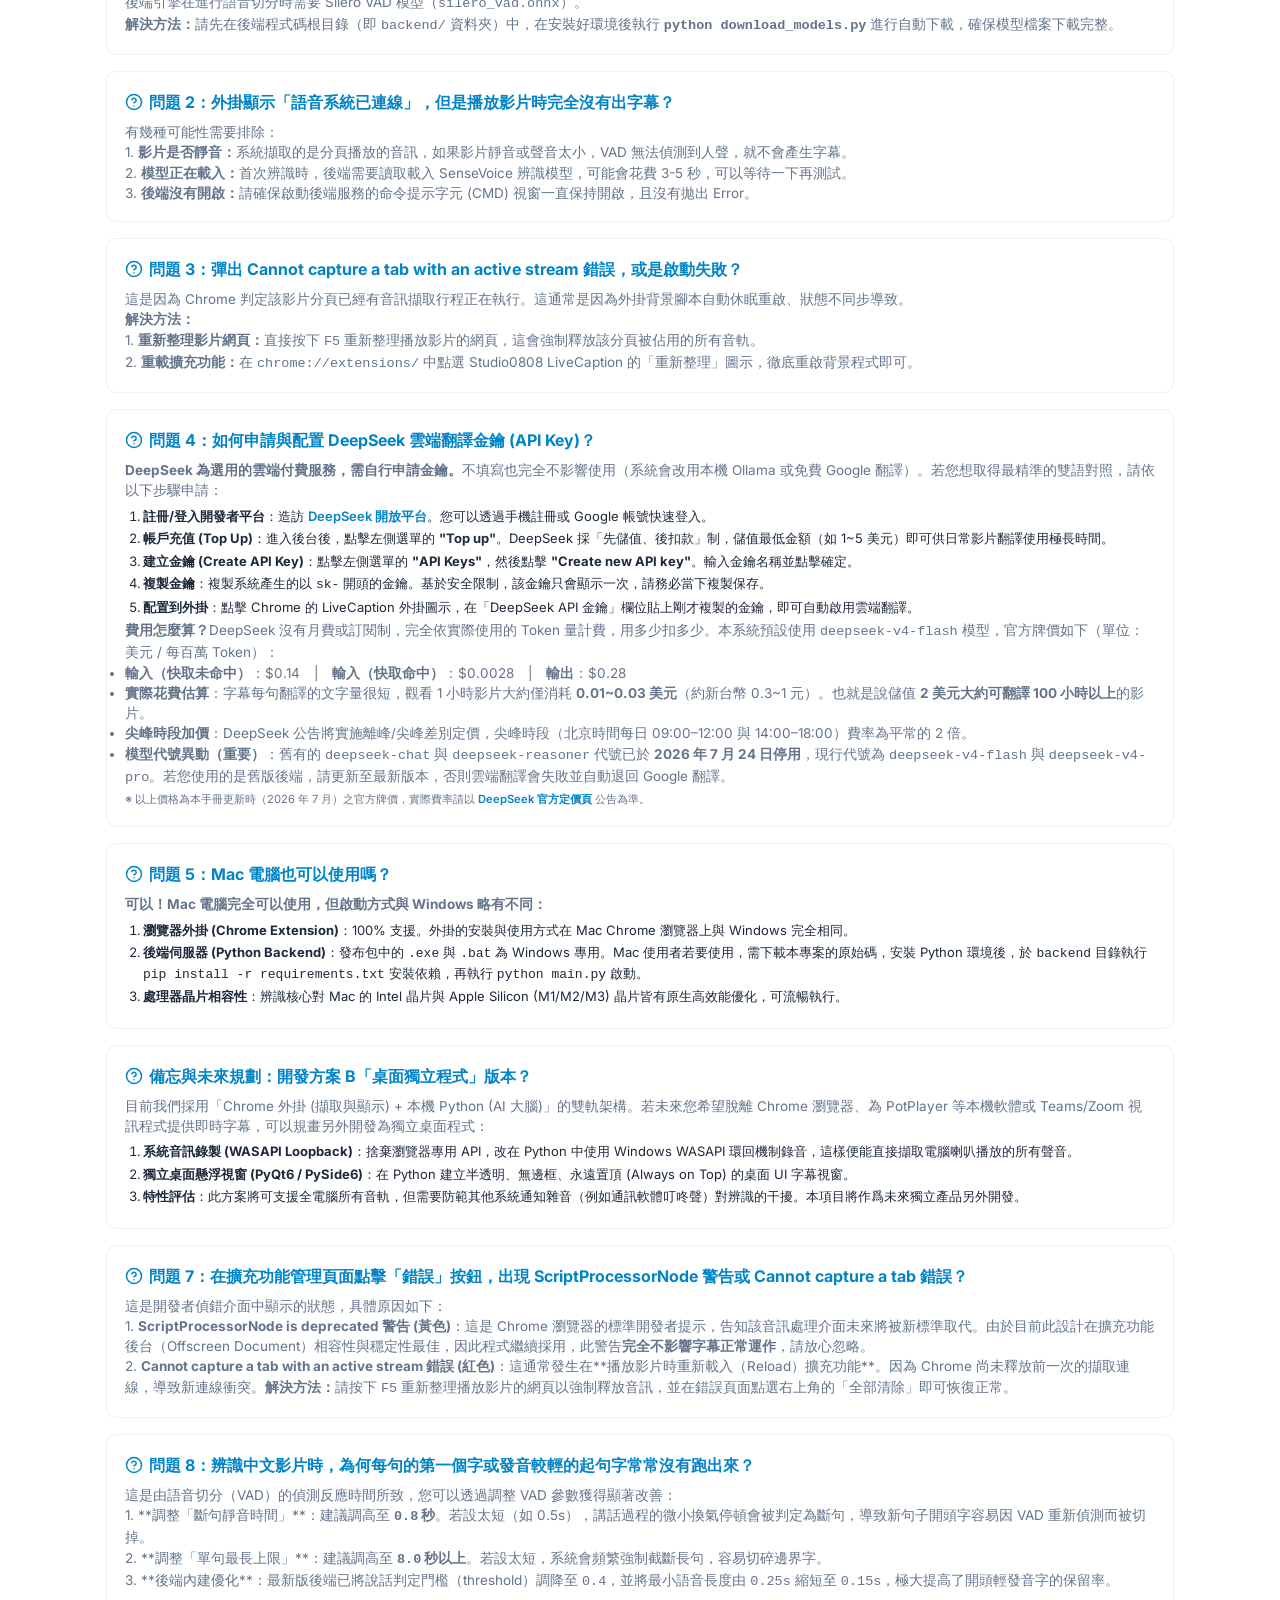
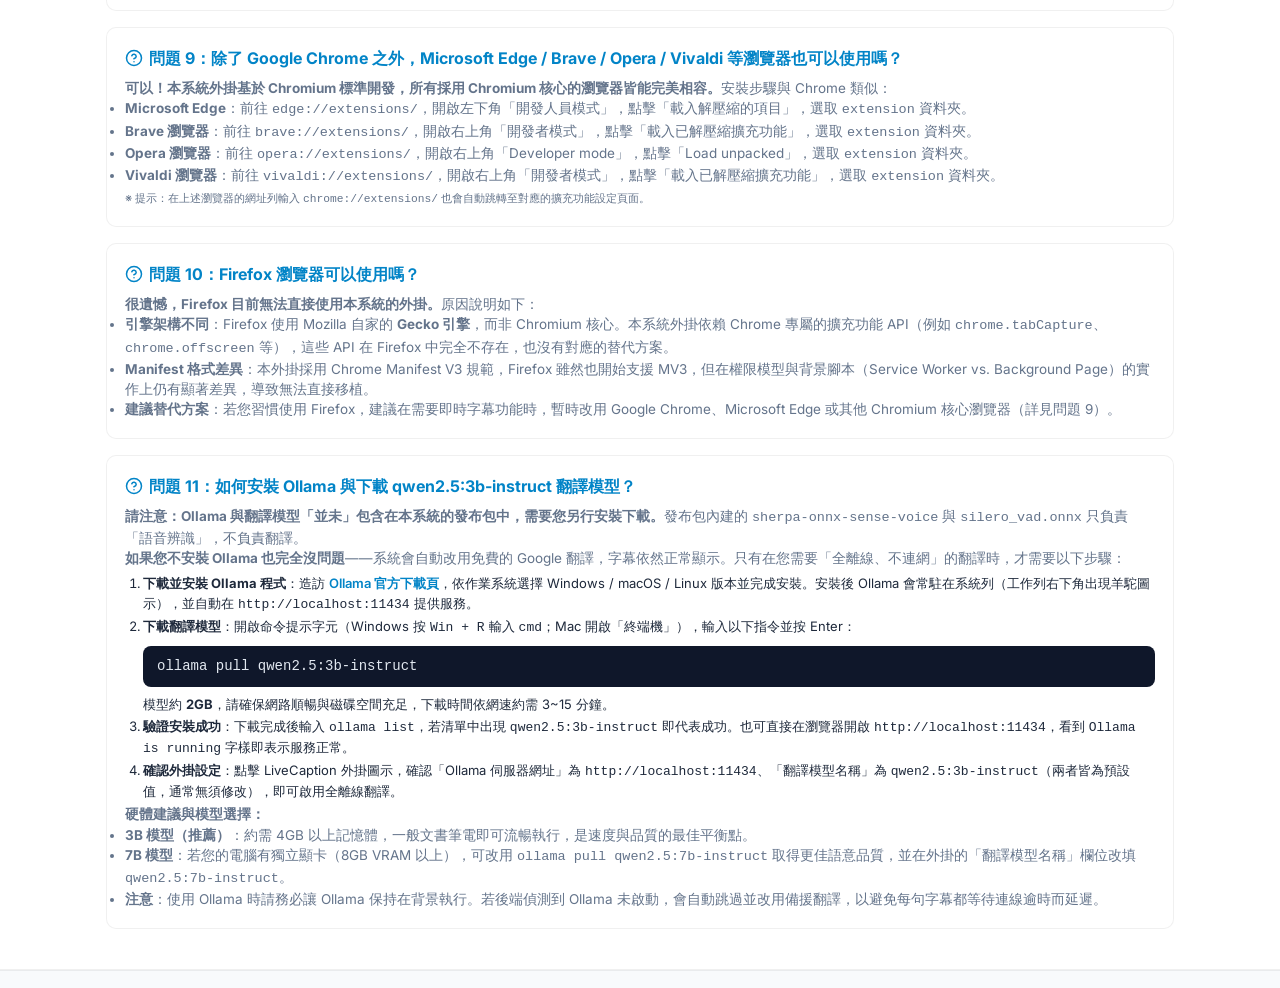
==== commit 11df0961: "docs: 標註 Ollama 需另行安裝，補齊 DeepSeek 收費說明與模型代號更新 - 新增 FAQ 11：Ollama 安裝與 qwen2.5:3b-instruct 下載完整教學 (5 語" ====
--- a/backend/docs/index.html
+++ b/backend/docs/index.html
@@ -1049,7 +1049,7 @@
             </svg>
           </div>
           <h3>自由切換翻譯引擎</h3>
-          <p>支援強大的本機 Ollama 推理框架（推薦使用 Qwen 2.5 3B 模型）進行全離線智能意譯；同時支援線上 DeepSeek 雲端 API，以極低的成本取得接近人工翻譯的語意品質。</p>
+          <p>內建免費的 Google 翻譯備援，安裝後即可直接使用；亦可自行安裝本機 Ollama 推理框架（推薦 Qwen 2.5 3B 模型）進行全離線智能意譯，或填入 DeepSeek 雲端金鑰取得接近人工翻譯的語意品質。<strong>※ Ollama 與 DeepSeek 皆需另行安裝或申請，詳見常見問題。</strong></p>
         </div>
 
         <!-- Feature 4 -->
@@ -1109,7 +1109,7 @@
             <p>後端伺服器負責接收 Chrome 傳來的音訊、透過 VAD 斷句、SenseVoice 模型辨識與 LLM 翻譯。</p>
             <div class="step-details">
               <ul>
-                <li>若下載的是整合發布包，請進入目錄雙擊執行：<br><strong><code>點我啟動後端服務.bat</code></strong></li>
+                <li>若下載的是整合發布包，請進入【LiveCaptionServer】資料夾雙擊執行：<br><strong><code>點我啟動後端服務.bat</code></strong>。</li>
                 <li>程式啟動時會檢測模型是否存在，若為首次使用，將會自動連線下載語音辨識模型。</li>
                 <li>啟動成功後，終端機將會顯示：<br><code>INFO: Uvicorn running on http://127.0.0.1:8000</code>，請保持該視窗開啟。</li>
               </ul>
@@ -1144,7 +1144,7 @@
             <div class="step-details">
               <ul>
                 <li>前往 YouTube 或任何影片網站播放影片。</li>
-                <li>點擊擴充功能圖示開啟設定面板，點擊 <strong>「點我啟動後端字幕服務」</strong>。</li>
+                <li>點擊擴充功能圖示開啟設定面板，點擊 <strong>「啟動即時字幕」</strong>按鈕。</li>
                 <li>點擊後，網頁底部將會彈出毛玻璃風格的字幕懸浮框，顯示：<br><code>語音系統已連線，準備辨識中...</code></li>
                 <li>只要影片中有說話聲音，字幕將會即時辨識並流暢顯示於畫面上！</li>
               </ul>
@@ -1328,14 +1328,22 @@
             <span data-i18n="faq4-title">問題 4：如何申請與配置 DeepSeek 雲端翻譯金鑰 (API Key)？</span>
           </h4>
           <div class="faq-desc" data-i18n="faq4-desc">
-            使用 DeepSeek 雲端翻譯可以極低成本取得極精準的雙語對照。請依以下步驟申請：
+            <strong>DeepSeek 為選用的雲端付費服務，需自行申請金鑰。</strong>不填寫也完全不影響使用（系統會改用本機 Ollama 或免費 Google 翻譯）。若您想取得最精準的雙語對照，請依以下步驟申請：
             <ol>
               <li><strong>註冊/登入開發者平台</strong>：造訪 <a href="https://platform.deepseek.com/" target="_blank" style="color:#0284c7; text-decoration:none; font-weight:600;">DeepSeek 開放平台</a>。您可以透過手機註冊或 Google 帳號快速登入。</li>
-              <li><strong>帳戶充值 (Top Up)</strong>：進入後台後，點擊左側選單的 <strong>"Top up"</strong>。其 Token 價格極低，充值最低金額（如 1~5 美元）即可供日常影片翻譯使用極長時間。</li>
+              <li><strong>帳戶充值 (Top Up)</strong>：進入後台後，點擊左側選單的 <strong>"Top up"</strong>。DeepSeek 採「先儲值、後扣款」制，儲值最低金額（如 1~5 美元）即可供日常影片翻譯使用極長時間。</li>
               <li><strong>建立金鑰 (Create API Key)</strong>：點擊左側選單的 <strong>"API Keys"</strong>，然後點擊 <strong>"Create new API key"</strong>。輸入金鑰名稱並點擊確定。</li>
               <li><strong>複製金鑰</strong>：複製系統產生的以 <code>sk-</code> 開頭的金鑰。基於安全限制，該金鑰只會顯示一次，請務必當下複製保存。</li>
               <li><strong>配置到外掛</strong>：點擊 Chrome 的 LiveCaption 外掛圖示，在「DeepSeek API 金鑰」欄位貼上剛才複製的金鑰，即可自動啟用雲端翻譯。</li>
             </ol>
+            <strong>費用怎麼算？</strong>DeepSeek 沒有月費或訂閱制，完全依實際使用的 Token 量計費，用多少扣多少。本系統預設使用 <code>deepseek-v4-flash</code> 模型，官方牌價如下（單位：美元 / 每百萬 Token）：
+            <ul>
+              <li><strong>輸入（快取未命中）</strong>：$0.14　|　<strong>輸入（快取命中）</strong>：$0.0028　|　<strong>輸出</strong>：$0.28</li>
+              <li><strong>實際花費估算</strong>：字幕每句翻譯的文字量很短，觀看 1 小時影片大約僅消耗 <strong>0.01~0.03 美元</strong>（約新台幣 0.3~1 元）。也就是說儲值 <strong>2 美元大約可翻譯 100 小時以上</strong>的影片。</li>
+              <li><strong>尖峰時段加價</strong>：DeepSeek 公告將實施離峰/尖峰差別定價，尖峰時段（北京時間每日 09:00–12:00 與 14:00–18:00）費率為平常的 2 倍。</li>
+              <li><strong>模型代號異動（重要）</strong>：舊有的 <code>deepseek-chat</code> 與 <code>deepseek-reasoner</code> 代號已於 <strong>2026 年 7 月 24 日停用</strong>，現行代號為 <code>deepseek-v4-flash</code> 與 <code>deepseek-v4-pro</code>。若您使用的是舊版後端，請更新至最新版本，否則雲端翻譯會失敗並自動退回 Google 翻譯。</li>
+            </ul>
+            <small>※ 以上價格為本手冊更新時（2026 年 7 月）之官方牌價，實際費率請以 <a href="https://api-docs.deepseek.com/quick_start/pricing" target="_blank" style="color:#0284c7; text-decoration:none; font-weight:600;">DeepSeek 官方定價頁</a> 公告為準。</small>
           </div>
         </div>
 
@@ -1414,6 +1422,47 @@
               <li><strong>Vivaldi 瀏覽器</strong>：前往 <code>vivaldi://extensions/</code>，開啟右上角「開發者模式」，點擊「載入已解壓縮擴充功能」，選取 <code>extension</code> 資料夾。</li>
             </ul>
             <small>※ 提示：在上述瀏覽器的網址列輸入 <code>chrome://extensions/</code> 也會自動跳轉至對應的擴充功能設定頁面。</small>
+          </div>
+        </div>
+        <!-- Q10 (Firefox Incompatibility) -->
+        <div class="faq-card">
+          <h4>
+            <svg width="18" height="18" viewBox="0 0 24 24" fill="none" stroke="currentColor" stroke-width="2" stroke-linecap="round" stroke-linejoin="round"><circle cx="12" cy="12" r="10"/><path d="M9.09 9a3 3 0 0 1 5.83 1c0 2-3 3-3 3"/><line x1="12" x2="12.01" y1="17" y2="17"/></svg>
+            <span data-i18n="faq10-title">問題 10：Firefox 瀏覽器可以使用嗎？</span>
+          </h4>
+          <div class="faq-desc" data-i18n="faq10-desc">
+            <strong>很遺憾，Firefox 目前無法直接使用本系統的外掛。</strong>原因說明如下：
+            <ul>
+              <li><strong>引擎架構不同</strong>：Firefox 使用 Mozilla 自家的 <strong>Gecko 引擎</strong>，而非 Chromium 核心。本系統外掛依賴 Chrome 專屬的擴充功能 API（例如 <code>chrome.tabCapture</code>、<code>chrome.offscreen</code> 等），這些 API 在 Firefox 中完全不存在，也沒有對應的替代方案。</li>
+              <li><strong>Manifest 格式差異</strong>：本外掛採用 Chrome Manifest V3 規範，Firefox 雖然也開始支援 MV3，但在權限模型與背景腳本（Service Worker vs. Background Page）的實作上仍有顯著差異，導致無法直接移植。</li>
+              <li><strong>建議替代方案</strong>：若您習慣使用 Firefox，建議在需要即時字幕功能時，暫時改用 Google Chrome、Microsoft Edge 或其他 Chromium 核心瀏覽器（詳見問題 9）。</li>
+            </ul>
+          </div>
+        </div>
+        <!-- Q11 (Ollama Installation) -->
+        <div class="faq-card">
+          <h4>
+            <svg width="18" height="18" viewBox="0 0 24 24" fill="none" stroke="currentColor" stroke-width="2" stroke-linecap="round" stroke-linejoin="round"><circle cx="12" cy="12" r="10"/><path d="M9.09 9a3 3 0 0 1 5.83 1c0 2-3 3-3 3"/><line x1="12" x2="12.01" y1="17" y2="17"/></svg>
+            <span data-i18n="faq11-title">問題 11：如何安裝 Ollama 與下載 qwen2.5:3b-instruct 翻譯模型？</span>
+          </h4>
+          <div class="faq-desc" data-i18n="faq11-desc">
+            <strong>請注意：Ollama 與翻譯模型「並未」包含在本系統的發布包中，需要您另行安裝下載。</strong>發布包內建的 <code>sherpa-onnx-sense-voice</code> 與 <code>silero_vad.onnx</code> 只負責「語音辨識」，不負責翻譯。<br>
+            <strong>如果您不安裝 Ollama 也完全沒問題</strong>——系統會自動改用免費的 Google 翻譯，字幕依然正常顯示。只有在您需要「全離線、不連網」的翻譯時，才需要以下步驟：
+            <ol>
+              <li><strong>下載並安裝 Ollama 程式</strong>：造訪 <a href="https://ollama.com/download" target="_blank" style="color:#0284c7; text-decoration:none; font-weight:600;">Ollama 官方下載頁</a>，依作業系統選擇 Windows / macOS / Linux 版本並完成安裝。安裝後 Ollama 會常駐在系統列（工作列右下角出現羊駝圖示），並自動在 <code>http://localhost:11434</code> 提供服務。</li>
+              <li><strong>下載翻譯模型</strong>：開啟命令提示字元（Windows 按 <code>Win + R</code> 輸入 <code>cmd</code>；Mac 開啟「終端機」），輸入以下指令並按 Enter：
+                <div style="background:#0f172a; color:#e2e8f0; padding:10px 14px; border-radius:8px; margin:8px 0; font-family:Consolas,Monaco,monospace; font-size:14px; overflow-x:auto;">ollama pull qwen2.5:3b-instruct</div>
+                模型約 <strong>2GB</strong>，請確保網路順暢與磁碟空間充足，下載時間依網速約需 3~15 分鐘。
+              </li>
+              <li><strong>驗證安裝成功</strong>：下載完成後輸入 <code>ollama list</code>，若清單中出現 <code>qwen2.5:3b-instruct</code> 即代表成功。也可直接在瀏覽器開啟 <code>http://localhost:11434</code>，看到 <code>Ollama is running</code> 字樣即表示服務正常。</li>
+              <li><strong>確認外掛設定</strong>：點擊 LiveCaption 外掛圖示，確認「Ollama 伺服器網址」為 <code>http://localhost:11434</code>、「翻譯模型名稱」為 <code>qwen2.5:3b-instruct</code>（兩者皆為預設值，通常無須修改），即可啟用全離線翻譯。</li>
+            </ol>
+            <strong>硬體建議與模型選擇：</strong>
+            <ul>
+              <li><strong>3B 模型（推薦）</strong>：約需 4GB 以上記憶體，一般文書筆電即可流暢執行，是速度與品質的最佳平衡點。</li>
+              <li><strong>7B 模型</strong>：若您的電腦有獨立顯卡（8GB VRAM 以上），可改用 <code>ollama pull qwen2.5:7b-instruct</code> 取得更佳語意品質，並在外掛的「翻譯模型名稱」欄位改填 <code>qwen2.5:7b-instruct</code>。</li>
+              <li><strong>注意</strong>：使用 Ollama 時請務必讓 Ollama 保持在背景執行。若後端偵測到 Ollama 未啟動，會自動跳過並改用備援翻譯，以避免每句字幕都等待連線逾時而延遲。</li>
+            </ul>
           </div>
         </div>
       </div>
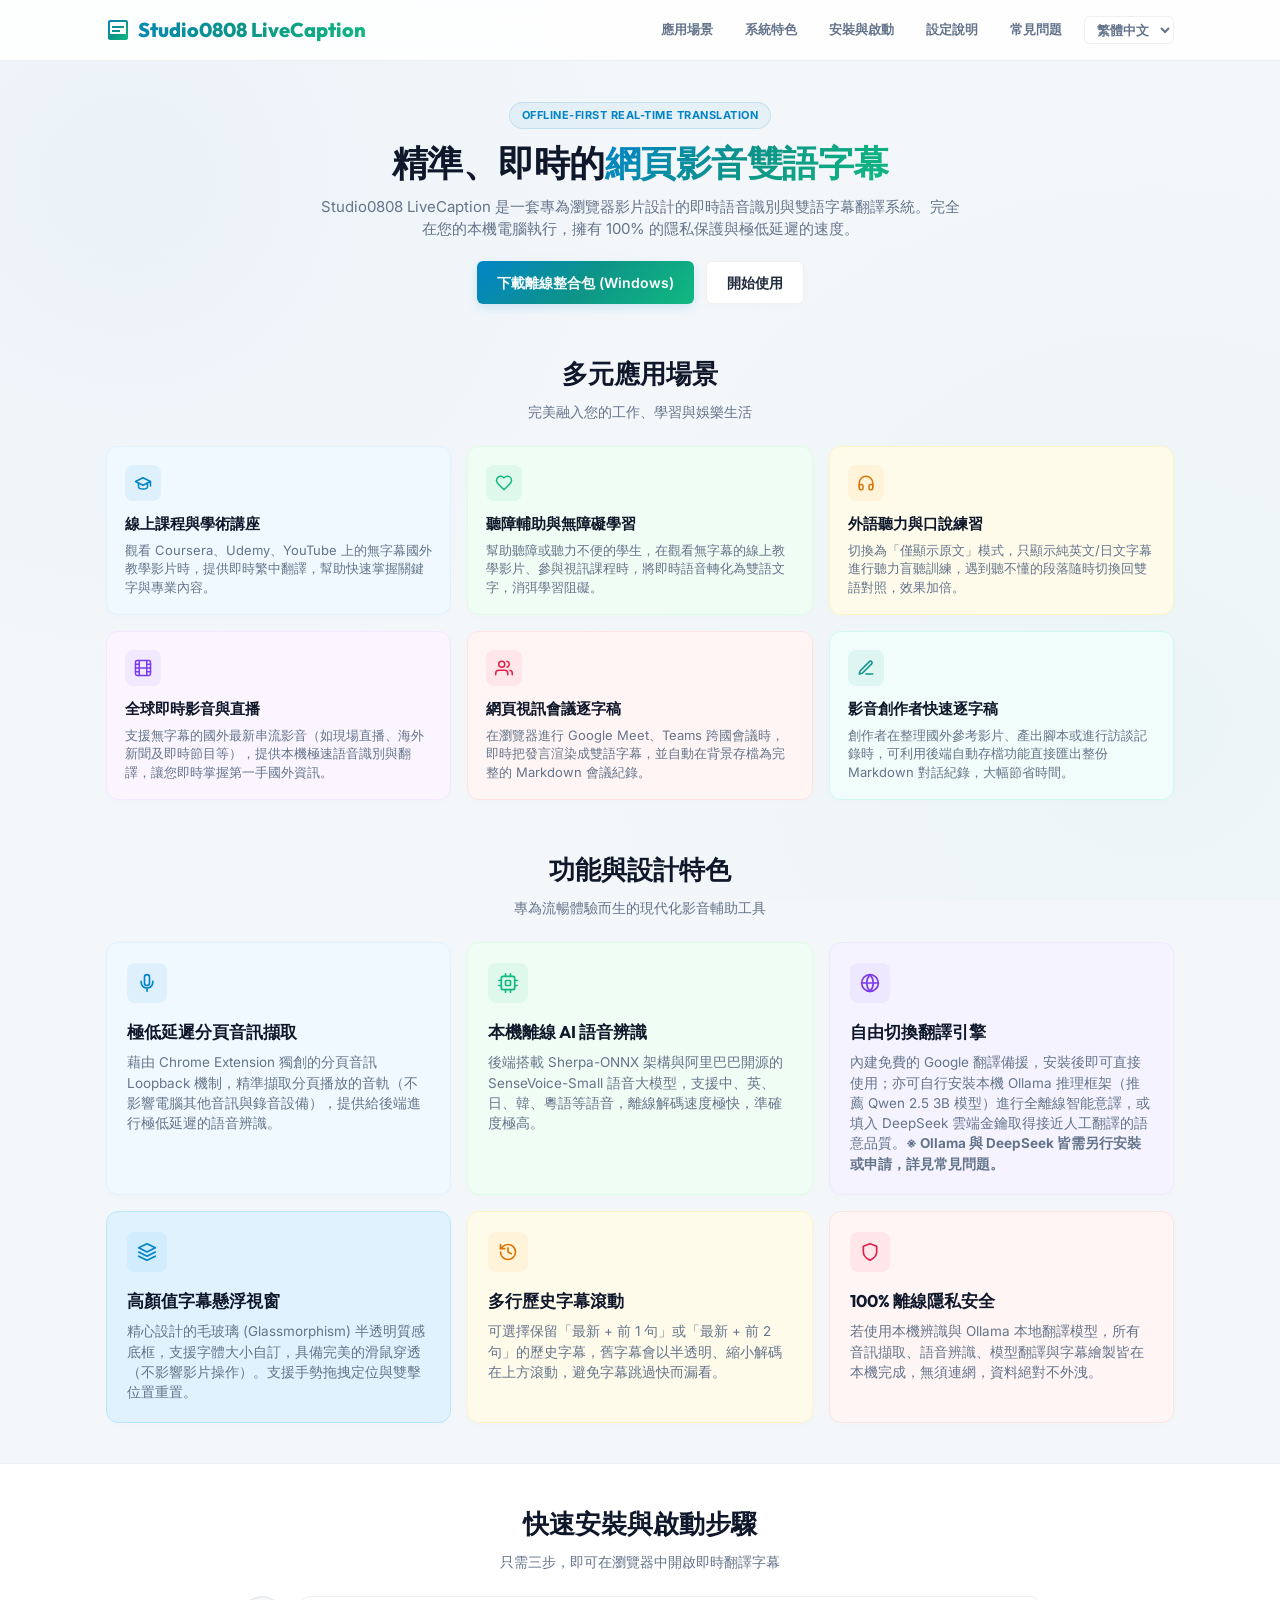
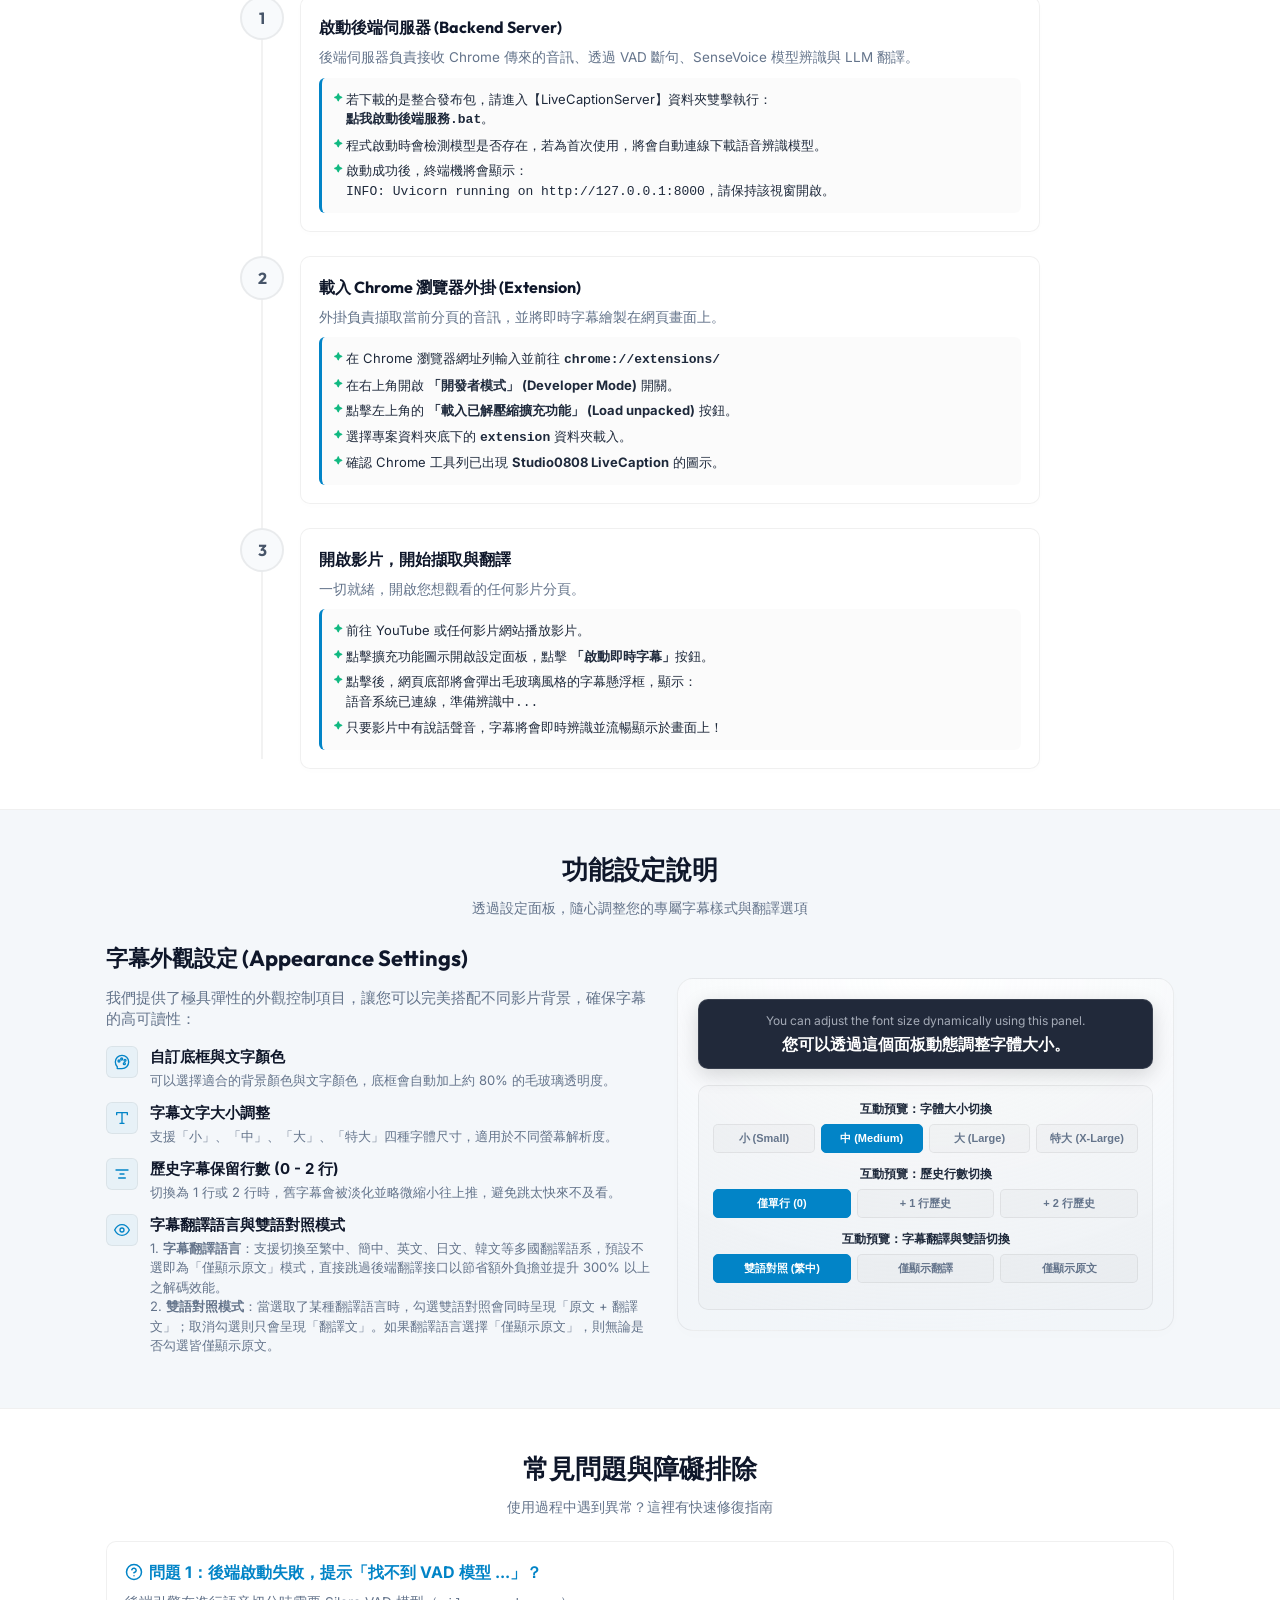
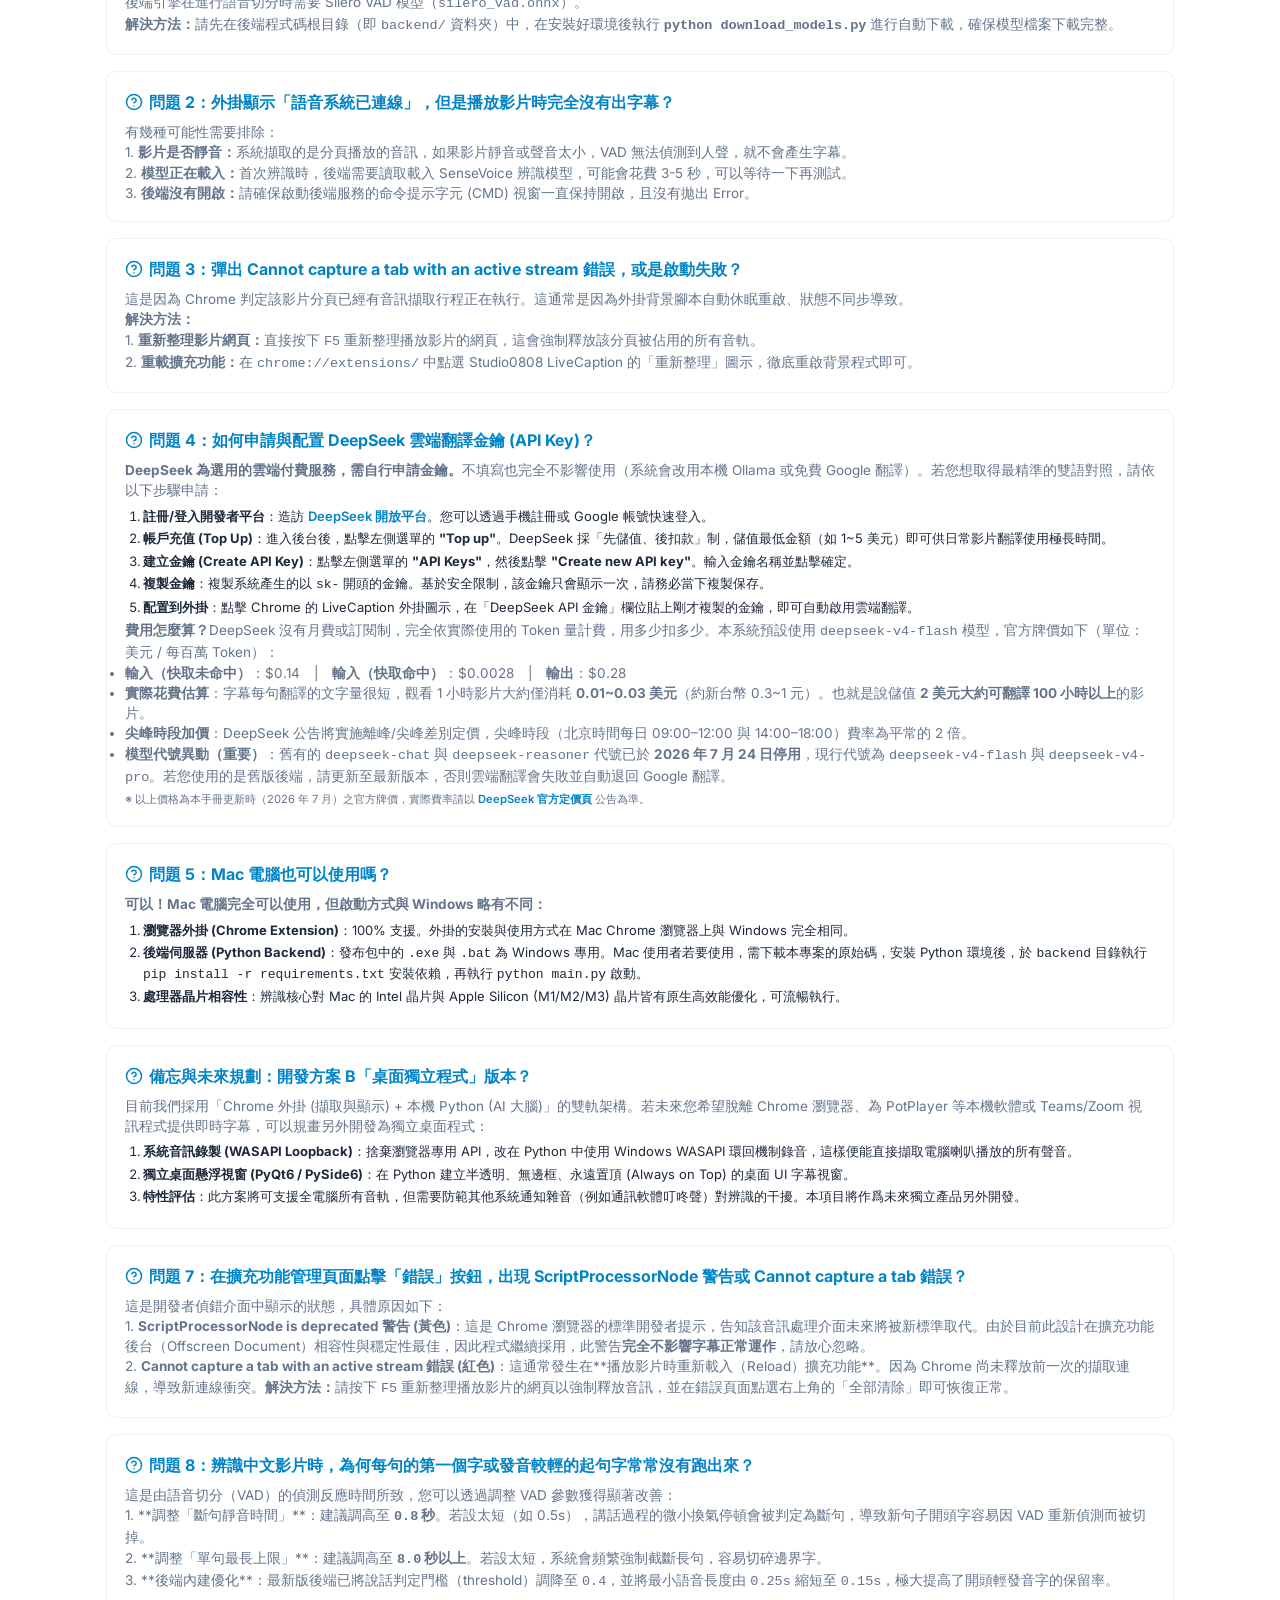
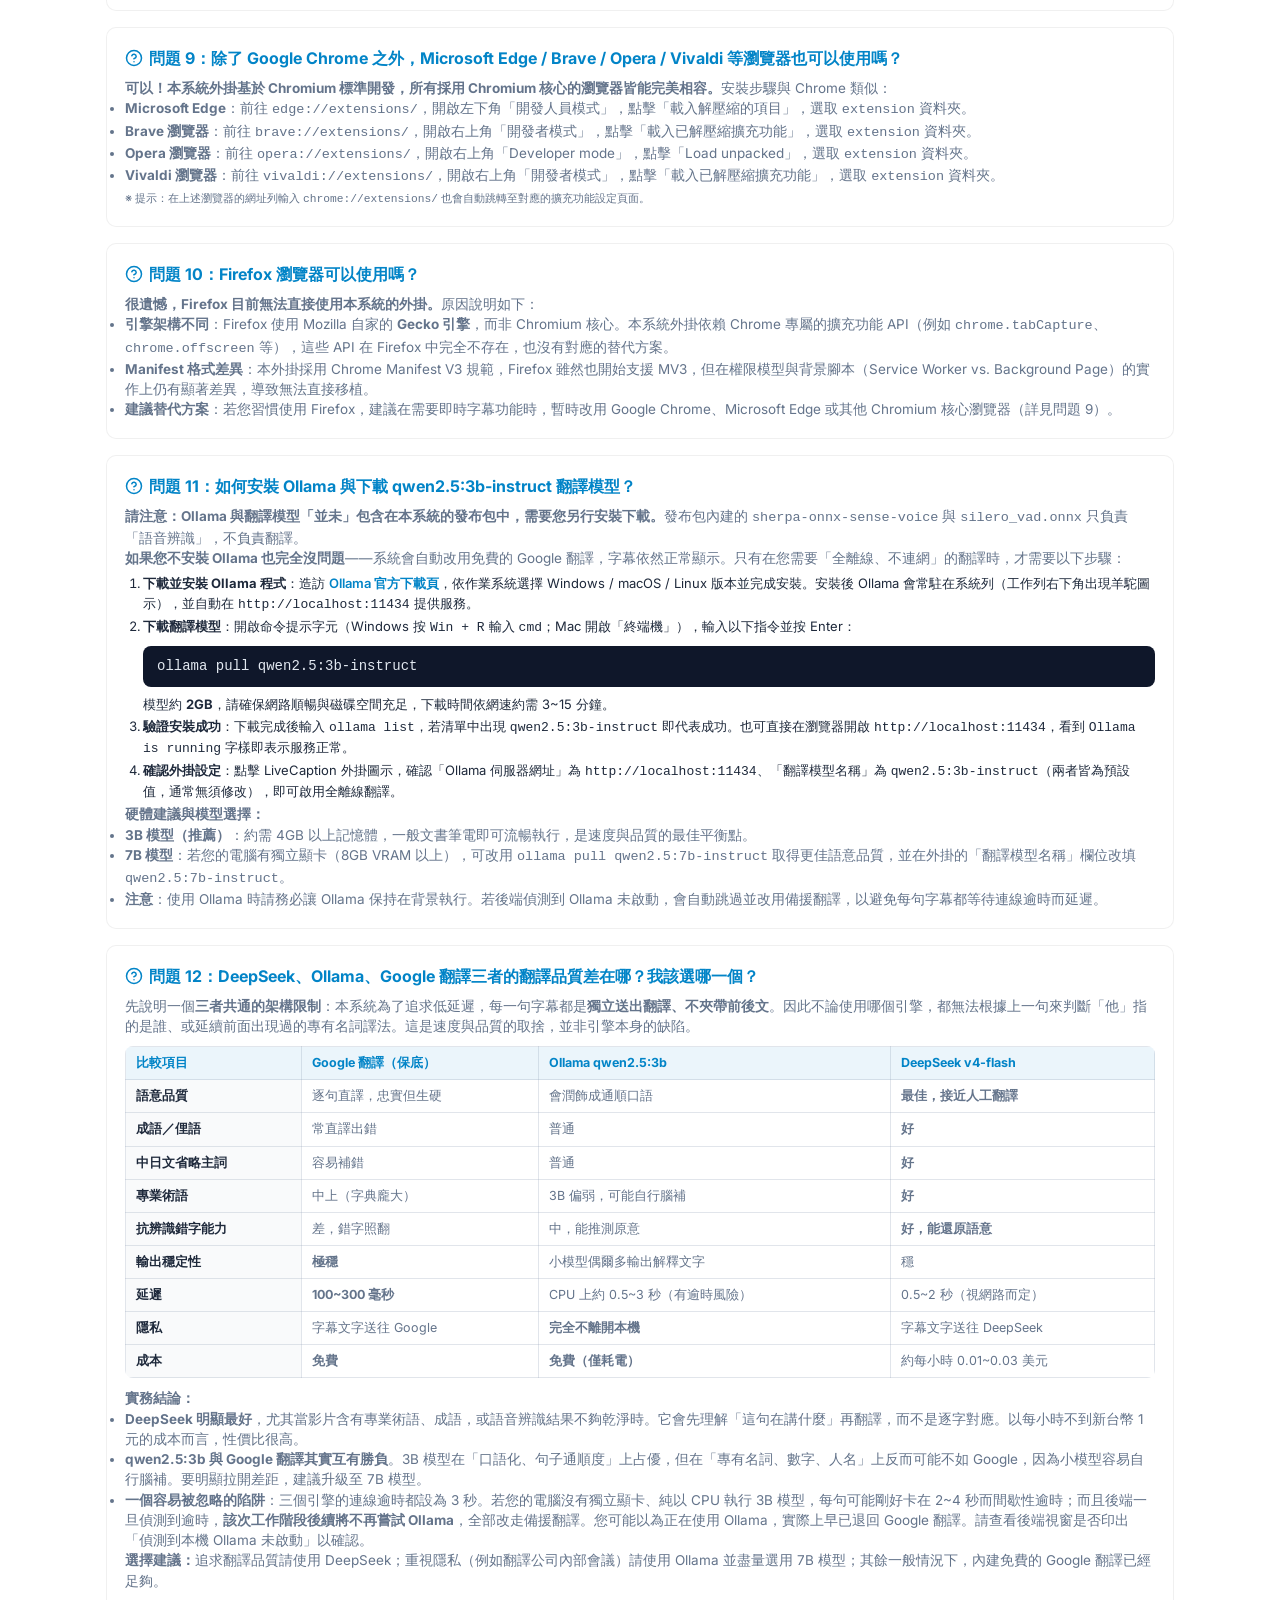
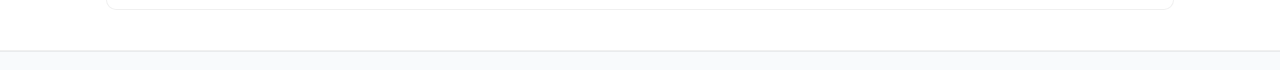
==== commit de035465: "docs: 新增 FAQ 12 - 三大翻譯引擎品質比較表與選擇建議 (5 語言) - 新增 DeepSeek / Ollama qwen2.5:3b / Google Translate 九項指標比" ====
--- a/backend/docs/index.html
+++ b/backend/docs/index.html
@@ -736,6 +736,54 @@
       margin-bottom: 3px;
     }
 
+    /* Comparison table inside FAQ cards (horizontally scrollable on mobile) */
+    .cmp-wrap {
+      overflow-x: auto;
+      margin: 10px 0;
+      -webkit-overflow-scrolling: touch;
+    }
+
+    .cmp-table {
+      border-collapse: collapse;
+      width: 100%;
+      min-width: 560px;
+      font-size: 12.5px;
+      background: #fff;
+      border-radius: 8px;
+      overflow: hidden;
+    }
+
+    .cmp-table th, .cmp-table td {
+      border: 1px solid rgba(148, 163, 184, 0.28);
+      padding: 7px 10px;
+      text-align: left;
+      vertical-align: top;
+      line-height: 1.45;
+    }
+
+    .cmp-table thead th {
+      background: rgba(2, 132, 199, 0.08);
+      color: var(--accent-color);
+      font-weight: 700;
+      white-space: nowrap;
+    }
+
+    .cmp-table tbody th {
+      background: rgba(148, 163, 184, 0.06);
+      color: var(--text-primary);
+      font-weight: 600;
+      white-space: nowrap;
+    }
+
+    .cmp-table td {
+      color: var(--text-secondary);
+    }
+
+    .cmp-best {
+      color: #0284c7;
+      font-weight: 700;
+    }
+
     .alert-box {
       margin-top: 8px;
       padding: 10px 14px;
@@ -1463,6 +1511,46 @@
               <li><strong>7B 模型</strong>：若您的電腦有獨立顯卡（8GB VRAM 以上），可改用 <code>ollama pull qwen2.5:7b-instruct</code> 取得更佳語意品質，並在外掛的「翻譯模型名稱」欄位改填 <code>qwen2.5:7b-instruct</code>。</li>
               <li><strong>注意</strong>：使用 Ollama 時請務必讓 Ollama 保持在背景執行。若後端偵測到 Ollama 未啟動，會自動跳過並改用備援翻譯，以避免每句字幕都等待連線逾時而延遲。</li>
             </ul>
+          </div>
+        </div>
+        <!-- Q12 (Translation Engine Comparison) -->
+        <div class="faq-card">
+          <h4>
+            <svg width="18" height="18" viewBox="0 0 24 24" fill="none" stroke="currentColor" stroke-width="2" stroke-linecap="round" stroke-linejoin="round"><circle cx="12" cy="12" r="10"/><path d="M9.09 9a3 3 0 0 1 5.83 1c0 2-3 3-3 3"/><line x1="12" x2="12.01" y1="17" y2="17"/></svg>
+            <span data-i18n="faq12-title">問題 12：DeepSeek、Ollama、Google 翻譯三者的翻譯品質差在哪？我該選哪一個？</span>
+          </h4>
+          <div class="faq-desc" data-i18n="faq12-desc">
+            先說明一個<strong>三者共通的架構限制</strong>：本系統為了追求低延遲，每一句字幕都是<strong>獨立送出翻譯、不夾帶前後文</strong>。因此不論使用哪個引擎，都無法根據上一句來判斷「他」指的是誰、或延續前面出現過的專有名詞譯法。這是速度與品質的取捨，並非引擎本身的缺陷。
+            <div class="cmp-wrap">
+              <table class="cmp-table">
+                <thead>
+                  <tr>
+                    <th>比較項目</th>
+                    <th>Google 翻譯（保底）</th>
+                    <th>Ollama qwen2.5:3b</th>
+                    <th>DeepSeek v4-flash</th>
+                  </tr>
+                </thead>
+                <tbody>
+                  <tr><th>語意品質</th><td>逐句直譯，忠實但生硬</td><td>會潤飾成通順口語</td><td class="cmp-best">最佳，接近人工翻譯</td></tr>
+                  <tr><th>成語／俚語</th><td>常直譯出錯</td><td>普通</td><td class="cmp-best">好</td></tr>
+                  <tr><th>中日文省略主詞</th><td>容易補錯</td><td>普通</td><td class="cmp-best">好</td></tr>
+                  <tr><th>專業術語</th><td>中上（字典龐大）</td><td>3B 偏弱，可能自行腦補</td><td class="cmp-best">好</td></tr>
+                  <tr><th>抗辨識錯字能力</th><td>差，錯字照翻</td><td>中，能推測原意</td><td class="cmp-best">好，能還原語意</td></tr>
+                  <tr><th>輸出穩定性</th><td class="cmp-best">極穩</td><td>小模型偶爾多輸出解釋文字</td><td>穩</td></tr>
+                  <tr><th>延遲</th><td class="cmp-best">100~300 毫秒</td><td>CPU 上約 0.5~3 秒（有逾時風險）</td><td>0.5~2 秒（視網路而定）</td></tr>
+                  <tr><th>隱私</th><td>字幕文字送往 Google</td><td class="cmp-best">完全不離開本機</td><td>字幕文字送往 DeepSeek</td></tr>
+                  <tr><th>成本</th><td class="cmp-best">免費</td><td class="cmp-best">免費（僅耗電）</td><td>約每小時 0.01~0.03 美元</td></tr>
+                </tbody>
+              </table>
+            </div>
+            <strong>實務結論：</strong>
+            <ul>
+              <li><strong>DeepSeek 明顯最好</strong>，尤其當影片含有專業術語、成語，或語音辨識結果不夠乾淨時。它會先理解「這句在講什麼」再翻譯，而不是逐字對應。以每小時不到新台幣 1 元的成本而言，性價比很高。</li>
+              <li><strong>qwen2.5:3b 與 Google 翻譯其實互有勝負</strong>。3B 模型在「口語化、句子通順度」上占優，但在「專有名詞、數字、人名」上反而可能不如 Google，因為小模型容易自行腦補。要明顯拉開差距，建議升級至 7B 模型。</li>
+              <li><strong>一個容易被忽略的陷阱</strong>：三個引擎的連線逾時都設為 3 秒。若您的電腦沒有獨立顯卡、純以 CPU 執行 3B 模型，每句可能剛好卡在 2~4 秒而間歇性逾時；而且後端一旦偵測到逾時，<strong>該次工作階段後續將不再嘗試 Ollama</strong>，全部改走備援翻譯。您可能以為正在使用 Ollama，實際上早已退回 Google 翻譯。請查看後端視窗是否印出「偵測到本機 Ollama 未啟動」以確認。</li>
+            </ul>
+            <strong>選擇建議：</strong>追求翻譯品質請使用 DeepSeek；重視隱私（例如翻譯公司內部會議）請使用 Ollama 並盡量選用 7B 模型；其餘一般情況下，內建免費的 Google 翻譯已經足夠。
           </div>
         </div>
       </div>
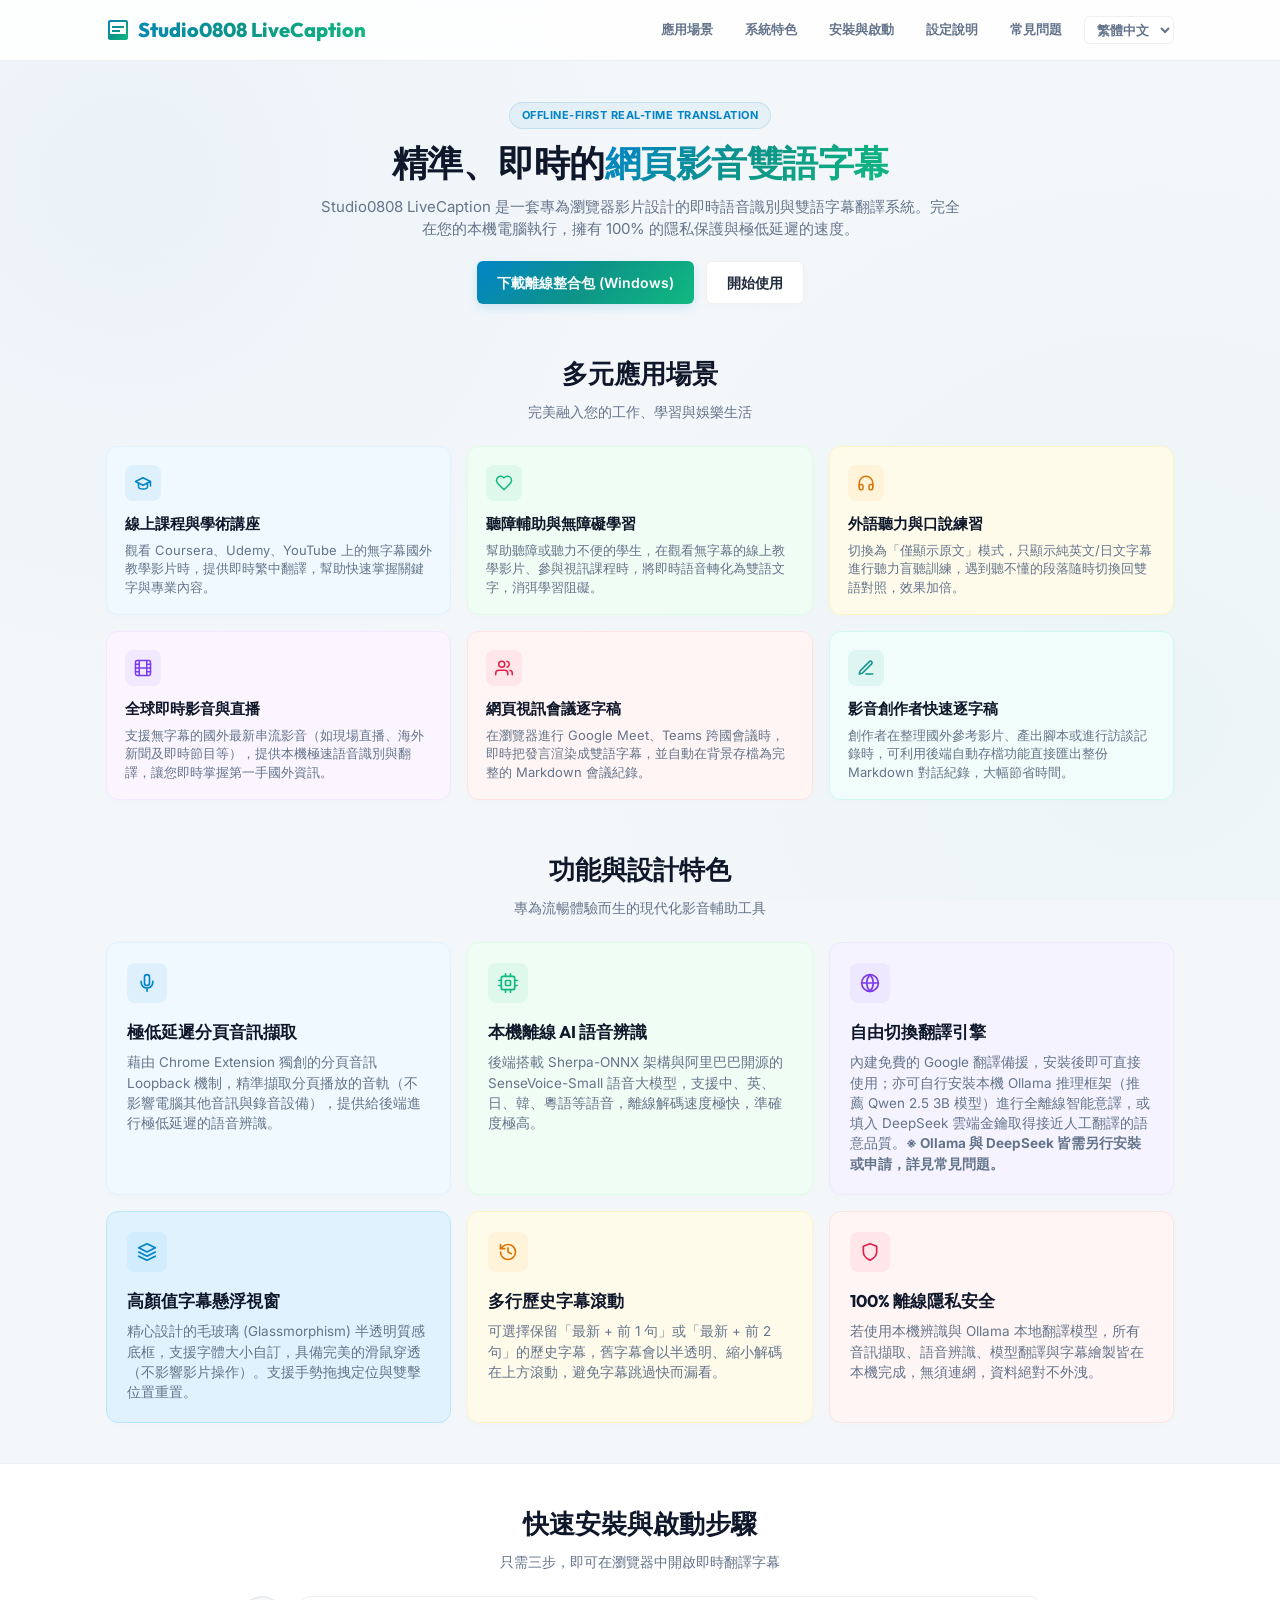
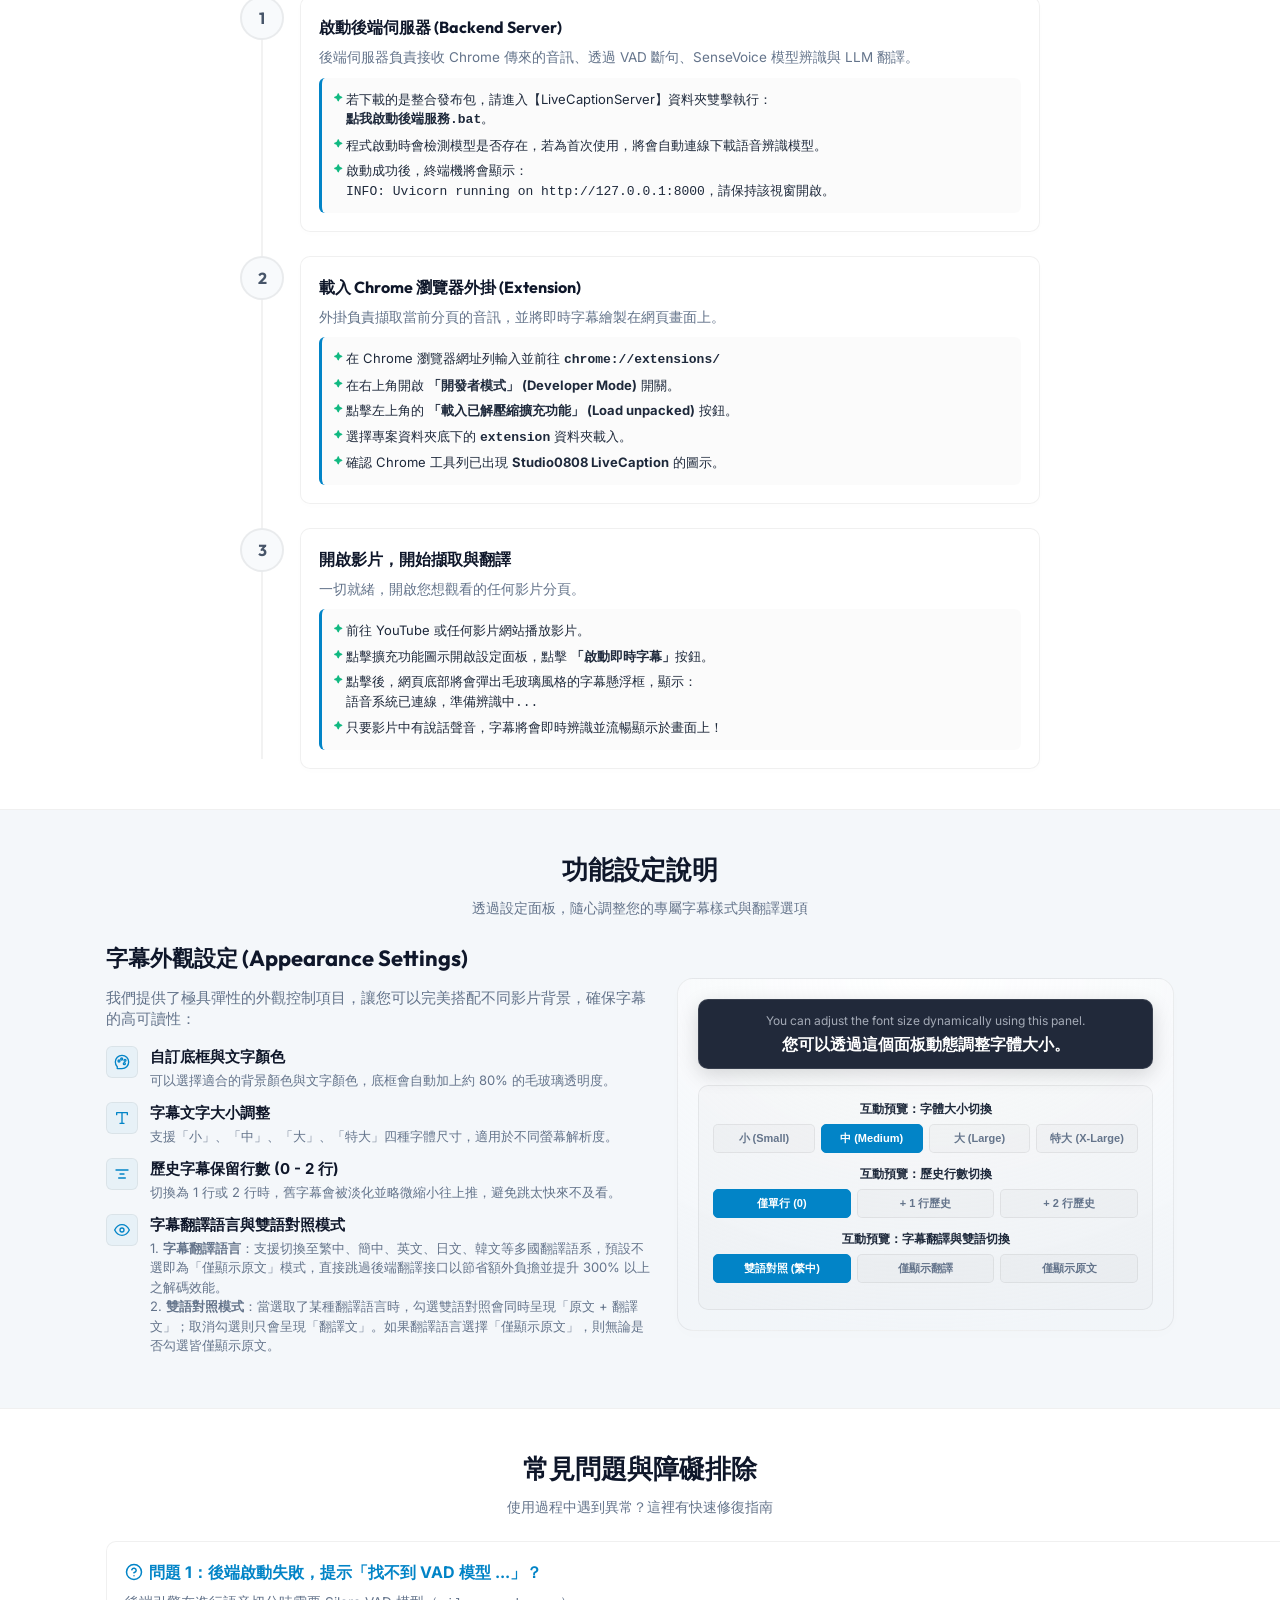
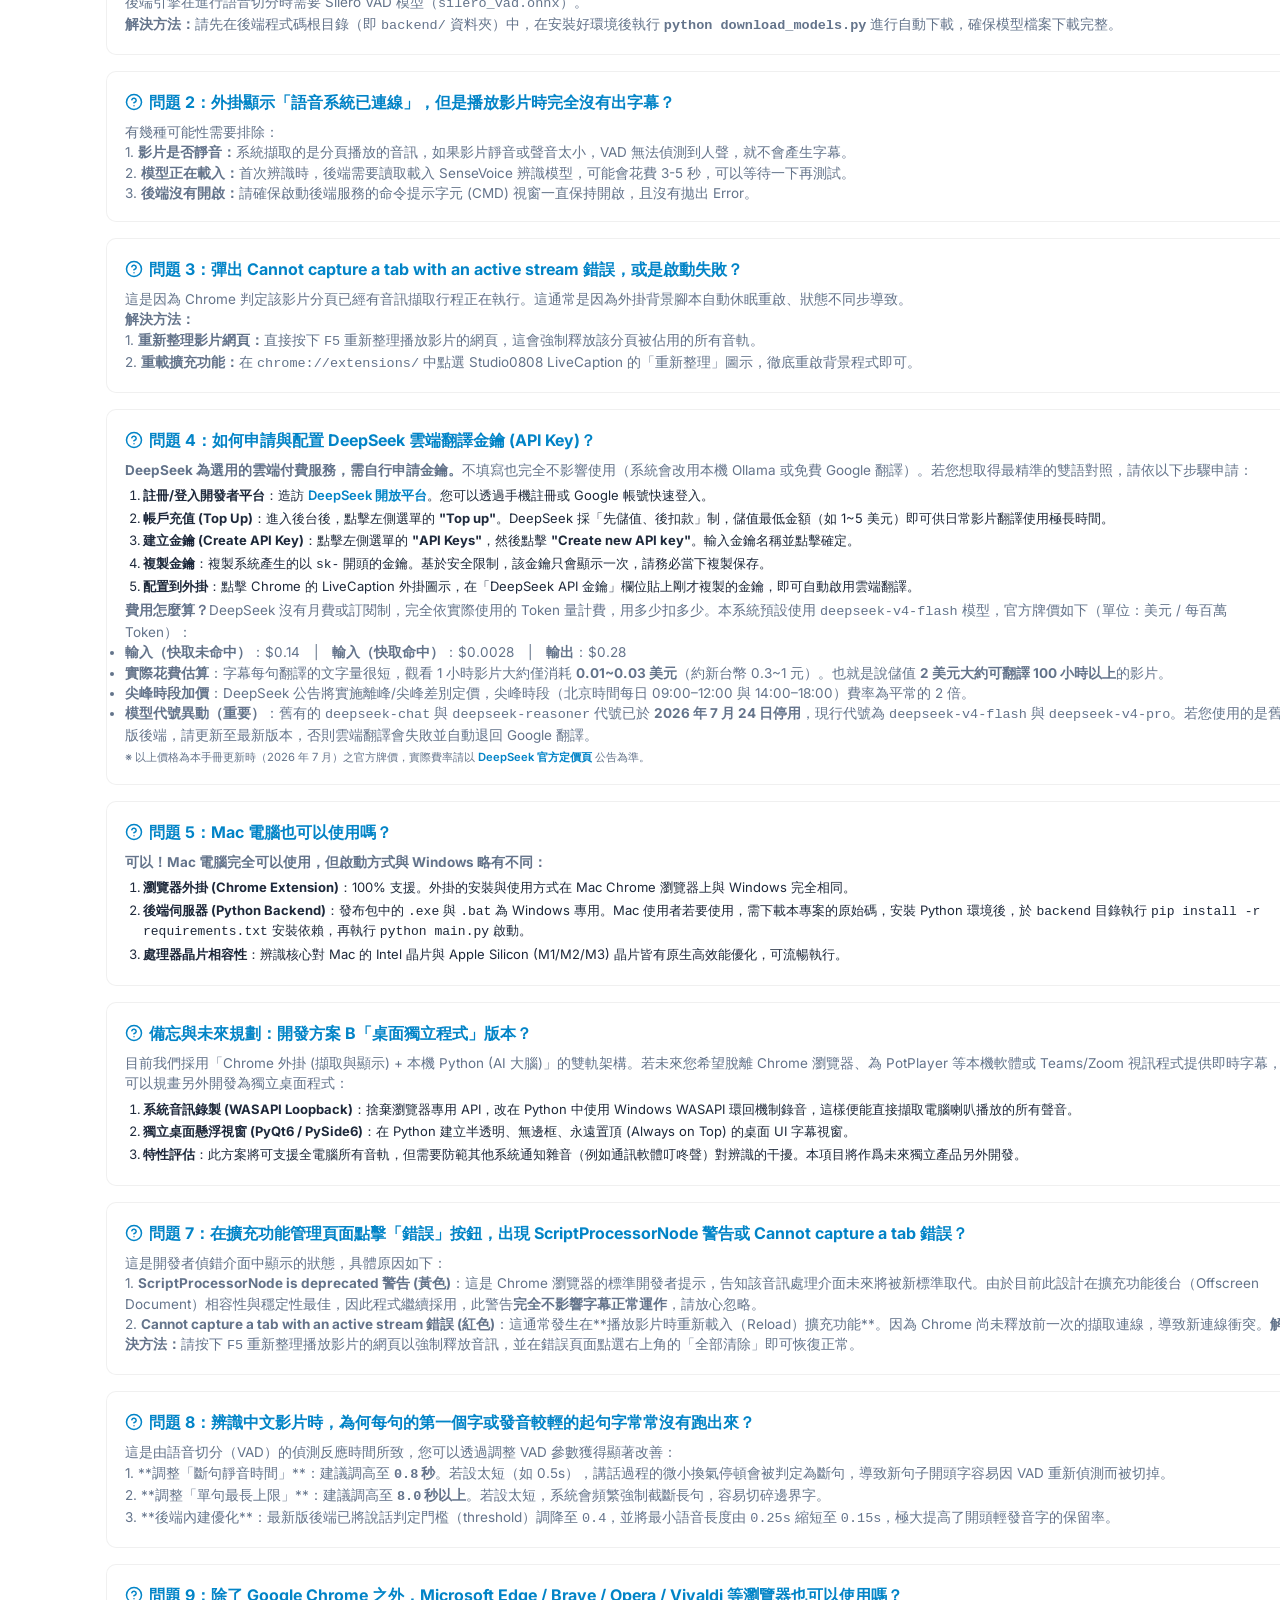
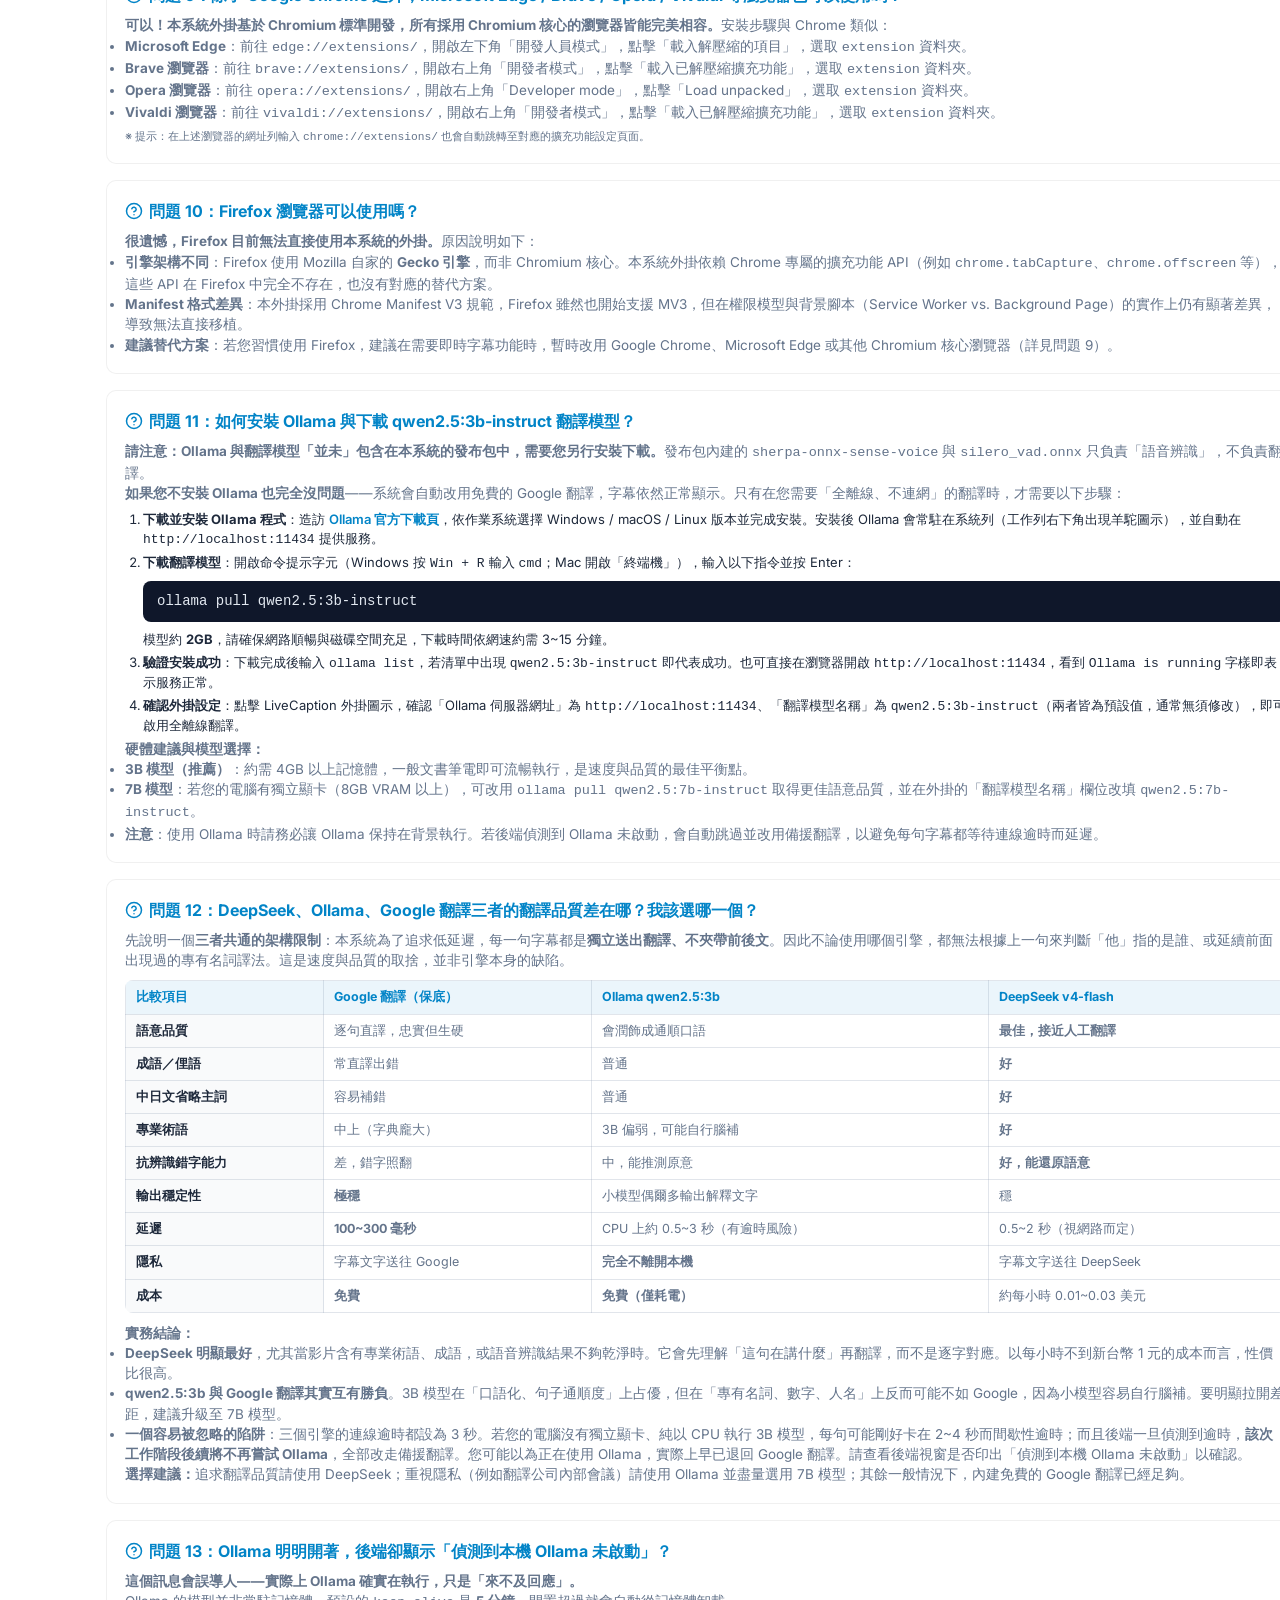
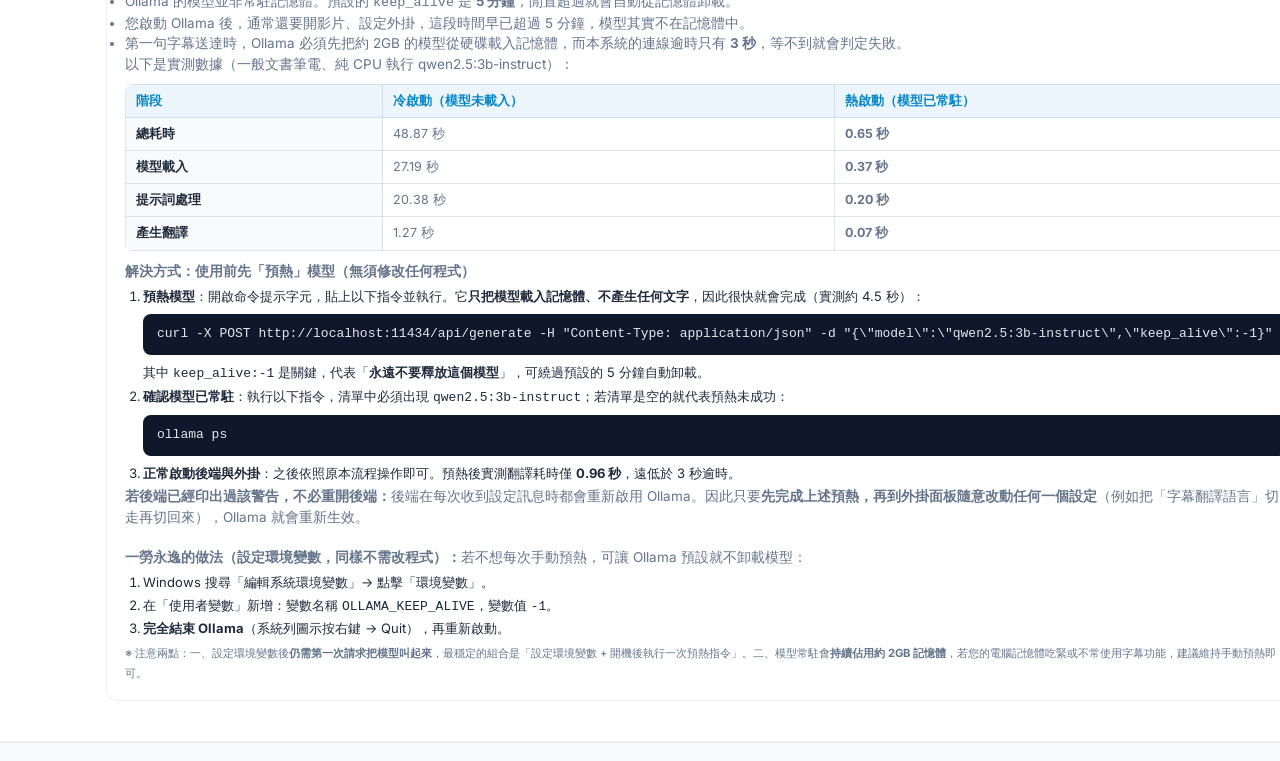
==== commit b3385cf1: "docs: 新增 FAQ 13 - Ollama 冷啟動逾時的預熱操作步驟 (5 語言) 實測 qwen2.5:3b-instruct 冷啟動需 48.87 秒（模型載入 27.19s）， 遠超過後端" ====
--- a/backend/docs/index.html
+++ b/backend/docs/index.html
@@ -782,6 +782,21 @@
     .cmp-best {
       color: #0284c7;
       font-weight: 700;
+    }
+
+    /* Copy-ready command block */
+    .cmd-box {
+      background: #0f172a;
+      color: #e2e8f0;
+      padding: 10px 14px;
+      border-radius: 8px;
+      margin: 8px 0;
+      font-family: Consolas, Monaco, "Courier New", monospace;
+      font-size: 13px;
+      line-height: 1.6;
+      overflow-x: auto;
+      white-space: pre;
+      -webkit-overflow-scrolling: touch;
     }
 
     .alert-box {
@@ -1551,6 +1566,55 @@
               <li><strong>一個容易被忽略的陷阱</strong>：三個引擎的連線逾時都設為 3 秒。若您的電腦沒有獨立顯卡、純以 CPU 執行 3B 模型，每句可能剛好卡在 2~4 秒而間歇性逾時；而且後端一旦偵測到逾時，<strong>該次工作階段後續將不再嘗試 Ollama</strong>，全部改走備援翻譯。您可能以為正在使用 Ollama，實際上早已退回 Google 翻譯。請查看後端視窗是否印出「偵測到本機 Ollama 未啟動」以確認。</li>
             </ul>
             <strong>選擇建議：</strong>追求翻譯品質請使用 DeepSeek；重視隱私（例如翻譯公司內部會議）請使用 Ollama 並盡量選用 7B 模型；其餘一般情況下，內建免費的 Google 翻譯已經足夠。
+          </div>
+        </div>
+        <!-- Q13 (Ollama cold start / warm-up) -->
+        <div class="faq-card">
+          <h4>
+            <svg width="18" height="18" viewBox="0 0 24 24" fill="none" stroke="currentColor" stroke-width="2" stroke-linecap="round" stroke-linejoin="round"><circle cx="12" cy="12" r="10"/><path d="M9.09 9a3 3 0 0 1 5.83 1c0 2-3 3-3 3"/><line x1="12" x2="12.01" y1="17" y2="17"/></svg>
+            <span data-i18n="faq13-title">問題 13：Ollama 明明開著，後端卻顯示「偵測到本機 Ollama 未啟動」？</span>
+          </h4>
+          <div class="faq-desc" data-i18n="faq13-desc">
+            <strong>這個訊息會誤導人——實際上 Ollama 確實在執行，只是「來不及回應」。</strong>
+            <ul>
+              <li>Ollama 的模型並非常駐記憶體。預設的 <code>keep_alive</code> 是 <strong>5 分鐘</strong>，閒置超過就會自動從記憶體卸載。</li>
+              <li>您啟動 Ollama 後，通常還要開影片、設定外掛，這段時間早已超過 5 分鐘，模型其實不在記憶體中。</li>
+              <li>第一句字幕送達時，Ollama 必須先把約 2GB 的模型從硬碟載入記憶體，而本系統的連線逾時只有 <strong>3 秒</strong>，等不到就會判定失敗。</li>
+            </ul>
+            以下是實測數據（一般文書筆電、純 CPU 執行 qwen2.5:3b-instruct）：
+            <div class="cmp-wrap">
+              <table class="cmp-table">
+                <thead>
+                  <tr><th>階段</th><th>冷啟動（模型未載入）</th><th>熱啟動（模型已常駐）</th></tr>
+                </thead>
+                <tbody>
+                  <tr><th>總耗時</th><td>48.87 秒</td><td class="cmp-best">0.65 秒</td></tr>
+                  <tr><th>模型載入</th><td>27.19 秒</td><td class="cmp-best">0.37 秒</td></tr>
+                  <tr><th>提示詞處理</th><td>20.38 秒</td><td class="cmp-best">0.20 秒</td></tr>
+                  <tr><th>產生翻譯</th><td>1.27 秒</td><td class="cmp-best">0.07 秒</td></tr>
+                </tbody>
+              </table>
+            </div>
+            <strong>解決方式：使用前先「預熱」模型（無須修改任何程式）</strong>
+            <ol>
+              <li><strong>預熱模型</strong>：開啟命令提示字元，貼上以下指令並執行。它<strong>只把模型載入記憶體、不產生任何文字</strong>，因此很快就會完成（實測約 4.5 秒）：
+                <div class="cmd-box">curl -X POST http://localhost:11434/api/generate -H "Content-Type: application/json" -d "{\"model\":\"qwen2.5:3b-instruct\",\"keep_alive\":-1}"</div>
+                其中 <code>keep_alive:-1</code> 是關鍵，代表「<strong>永遠不要釋放這個模型</strong>」，可繞過預設的 5 分鐘自動卸載。
+              </li>
+              <li><strong>確認模型已常駐</strong>：執行以下指令，清單中必須出現 <code>qwen2.5:3b-instruct</code>；若清單是空的就代表預熱未成功：
+                <div class="cmd-box">ollama ps</div>
+              </li>
+              <li><strong>正常啟動後端與外掛</strong>：之後依照原本流程操作即可。預熱後實測翻譯耗時僅 <strong>0.96 秒</strong>，遠低於 3 秒逾時。</li>
+            </ol>
+            <strong>若後端已經印出過該警告，不必重開後端：</strong>後端在每次收到設定訊息時都會重新啟用 Ollama。因此只要<strong>先完成上述預熱，再到外掛面板隨意改動任何一個設定</strong>（例如把「字幕翻譯語言」切走再切回來），Ollama 就會重新生效。
+            <br><br>
+            <strong>一勞永逸的做法（設定環境變數，同樣不需改程式）：</strong>若不想每次手動預熱，可讓 Ollama 預設就不卸載模型：
+            <ol>
+              <li>Windows 搜尋「編輯系統環境變數」→ 點擊「環境變數」。</li>
+              <li>在「使用者變數」新增：變數名稱 <code>OLLAMA_KEEP_ALIVE</code>，變數值 <code>-1</code>。</li>
+              <li><strong>完全結束 Ollama</strong>（系統列圖示按右鍵 → Quit），再重新啟動。</li>
+            </ol>
+            <small>※ 注意兩點：一、設定環境變數後<strong>仍需第一次請求把模型叫起來</strong>，最穩定的組合是「設定環境變數 + 開機後執行一次預熱指令」。二、模型常駐會<strong>持續佔用約 2GB 記憶體</strong>，若您的電腦記憶體吃緊或不常使用字幕功能，建議維持手動預熱即可。</small>
           </div>
         </div>
       </div>
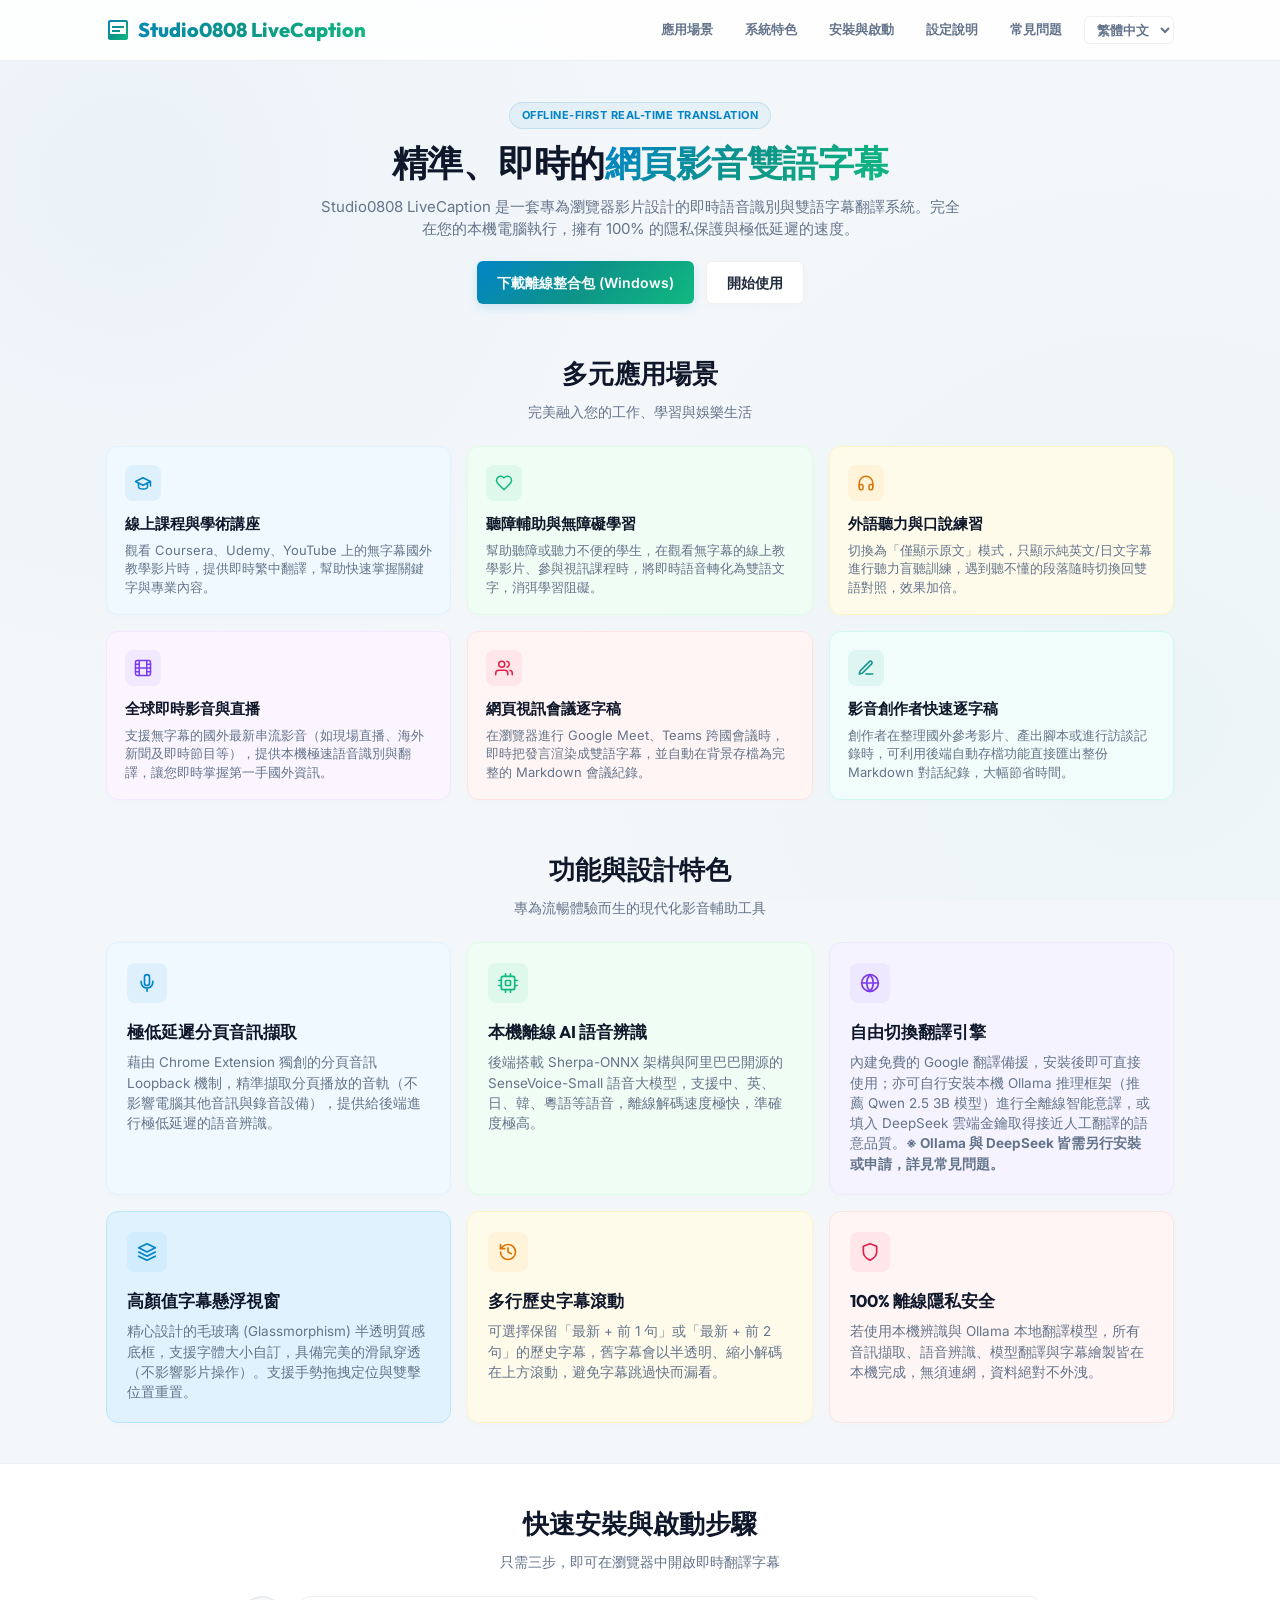
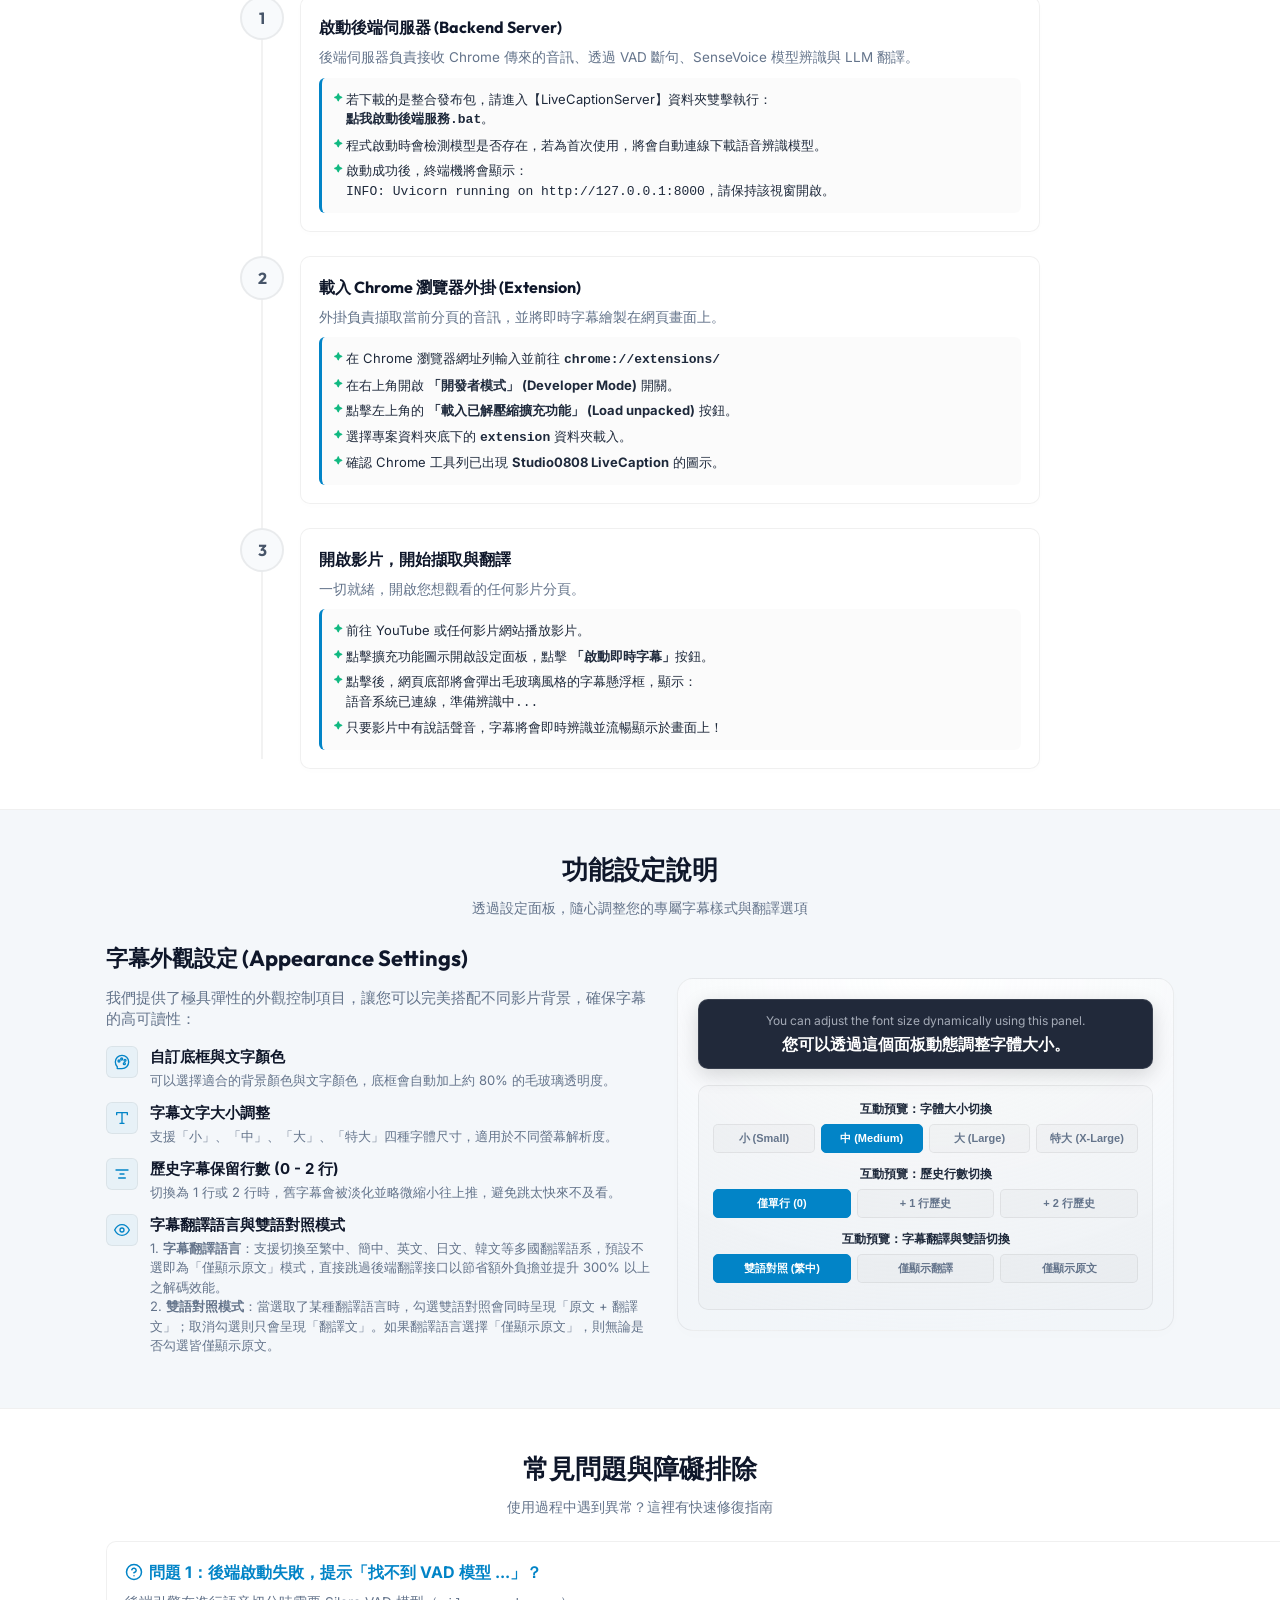
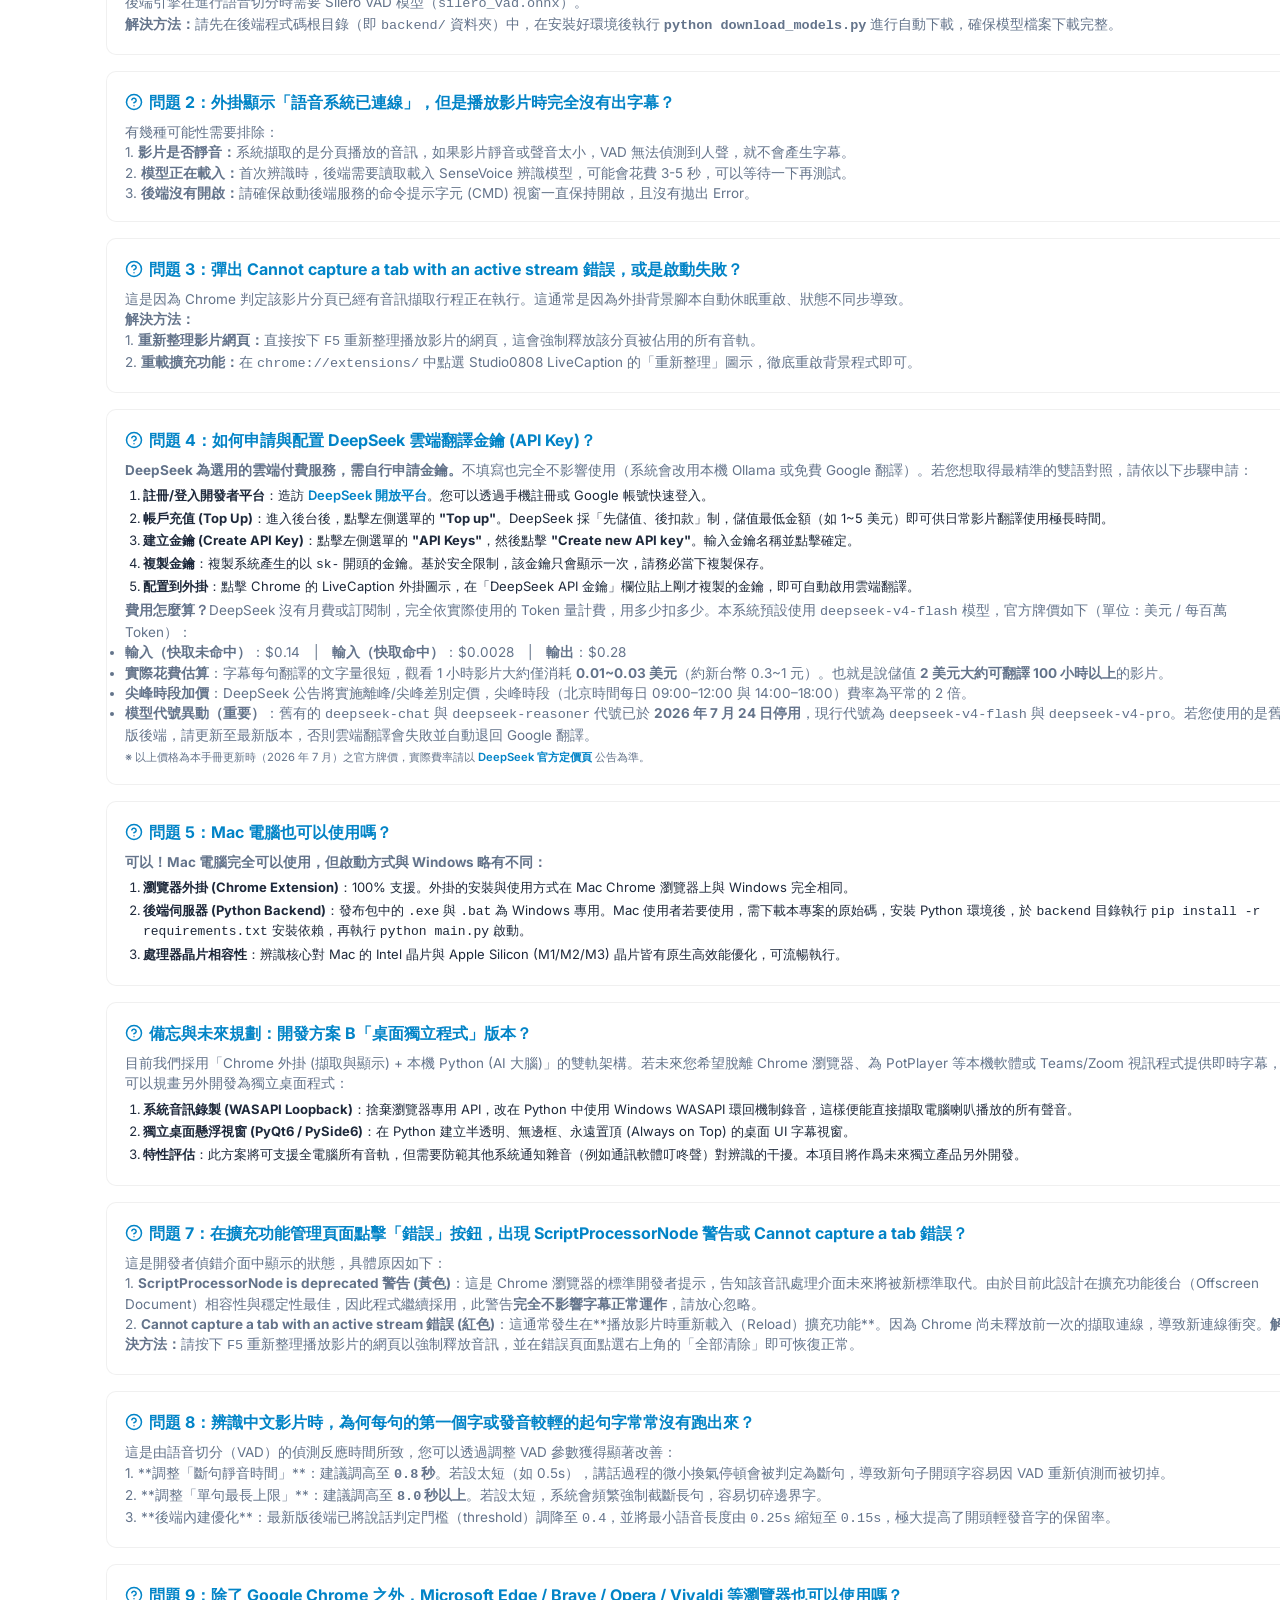
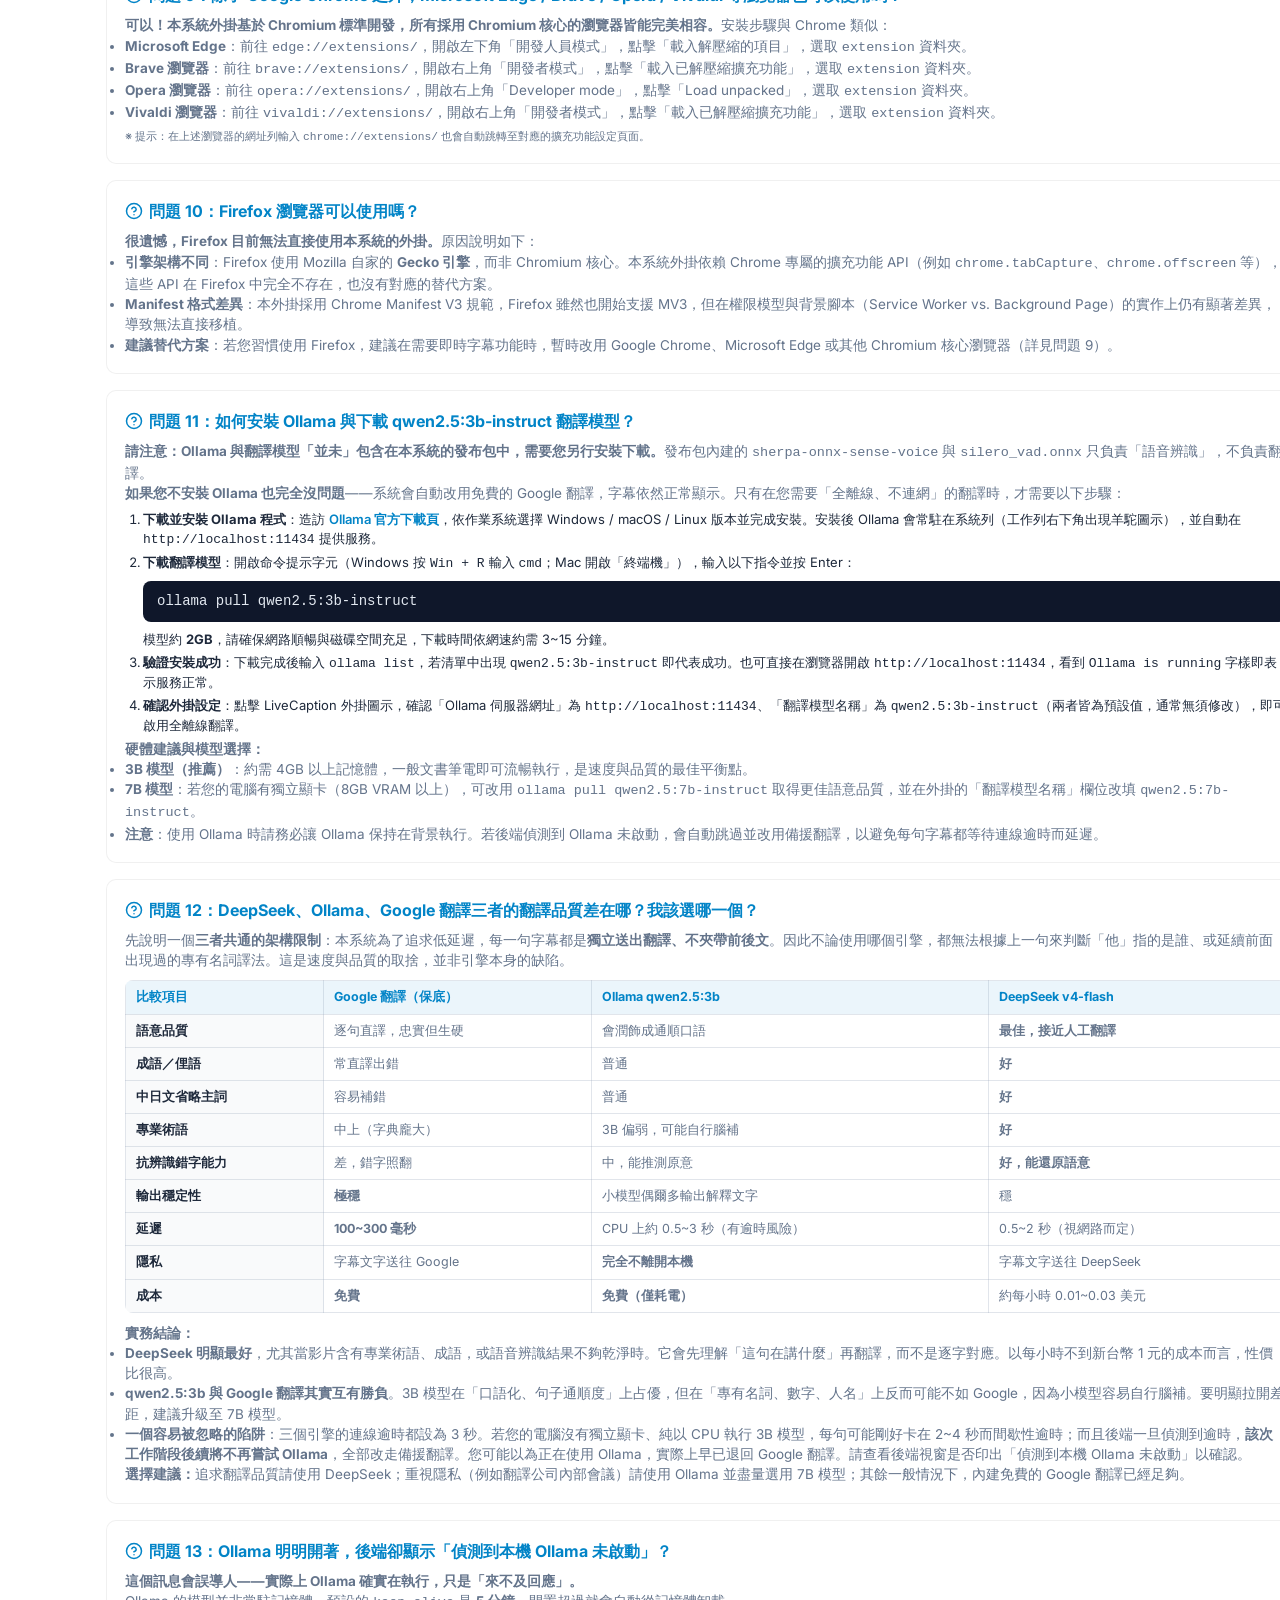
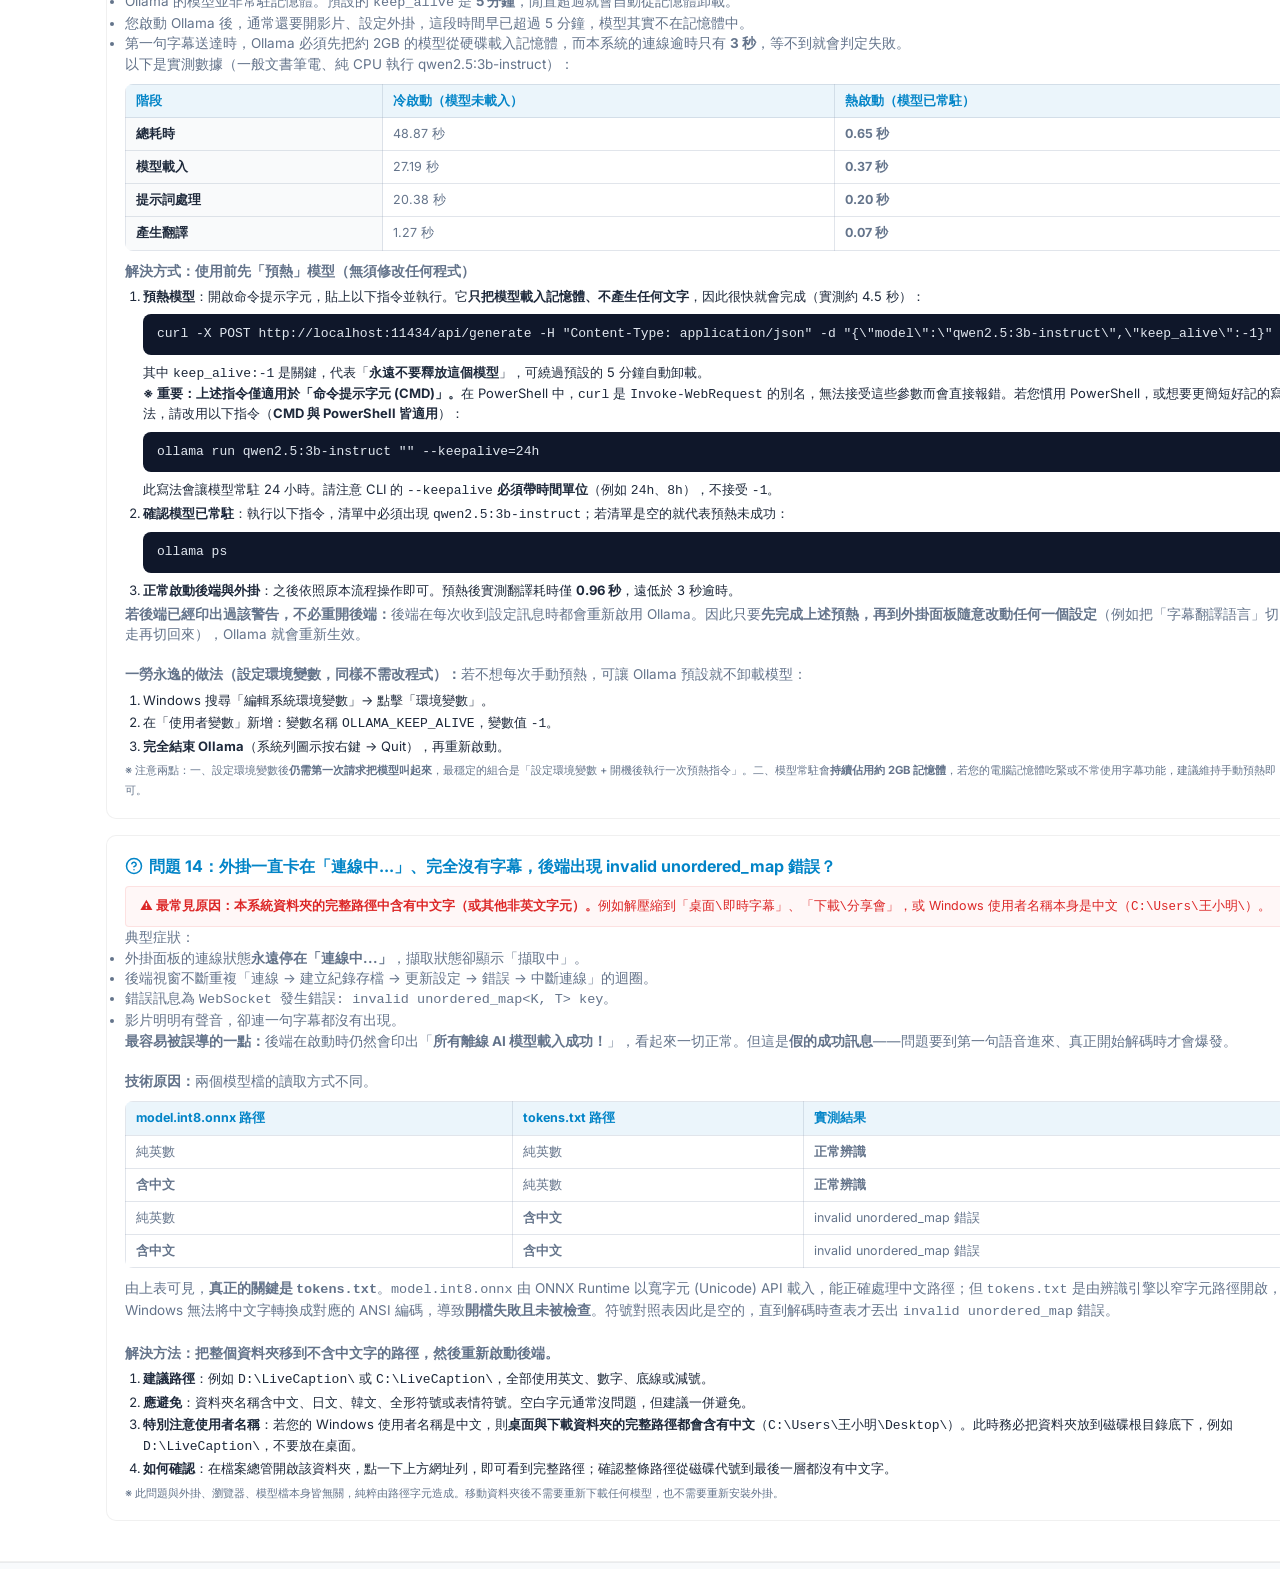
==== commit 970bc169: "docs: 新增 FAQ 14 - 資料夾中文路徑導致辨識失敗，並補充 PowerShell 相容指令 FAQ 14（新增，5 語言）： - 中文路徑會導致 invalid unordered_map" ====
--- a/backend/docs/index.html
+++ b/backend/docs/index.html
@@ -1600,6 +1600,9 @@
               <li><strong>預熱模型</strong>：開啟命令提示字元，貼上以下指令並執行。它<strong>只把模型載入記憶體、不產生任何文字</strong>，因此很快就會完成（實測約 4.5 秒）：
                 <div class="cmd-box">curl -X POST http://localhost:11434/api/generate -H "Content-Type: application/json" -d "{\"model\":\"qwen2.5:3b-instruct\",\"keep_alive\":-1}"</div>
                 其中 <code>keep_alive:-1</code> 是關鍵，代表「<strong>永遠不要釋放這個模型</strong>」，可繞過預設的 5 分鐘自動卸載。
+                <br><strong>※ 重要：上述指令僅適用於「命令提示字元 (CMD)」。</strong>在 PowerShell 中，<code>curl</code> 是 <code>Invoke-WebRequest</code> 的別名，無法接受這些參數而會直接報錯。若您慣用 PowerShell，或想要更簡短好記的寫法，請改用以下指令（<strong>CMD 與 PowerShell 皆適用</strong>）：
+                <div class="cmd-box">ollama run qwen2.5:3b-instruct "" --keepalive=24h</div>
+                此寫法會讓模型常駐 24 小時。請注意 CLI 的 <code>--keepalive</code> <strong>必須帶時間單位</strong>（例如 <code>24h</code>、<code>8h</code>），不接受 <code>-1</code>。
               </li>
               <li><strong>確認模型已常駐</strong>：執行以下指令，清單中必須出現 <code>qwen2.5:3b-instruct</code>；若清單是空的就代表預熱未成功：
                 <div class="cmd-box">ollama ps</div>
@@ -1615,6 +1618,49 @@
               <li><strong>完全結束 Ollama</strong>（系統列圖示按右鍵 → Quit），再重新啟動。</li>
             </ol>
             <small>※ 注意兩點：一、設定環境變數後<strong>仍需第一次請求把模型叫起來</strong>，最穩定的組合是「設定環境變數 + 開機後執行一次預熱指令」。二、模型常駐會<strong>持續佔用約 2GB 記憶體</strong>，若您的電腦記憶體吃緊或不常使用字幕功能，建議維持手動預熱即可。</small>
+          </div>
+        </div>
+        <!-- Q14 (Non-ASCII path breaks ASR) -->
+        <div class="faq-card">
+          <h4>
+            <svg width="18" height="18" viewBox="0 0 24 24" fill="none" stroke="currentColor" stroke-width="2" stroke-linecap="round" stroke-linejoin="round"><circle cx="12" cy="12" r="10"/><path d="M9.09 9a3 3 0 0 1 5.83 1c0 2-3 3-3 3"/><line x1="12" x2="12.01" y1="17" y2="17"/></svg>
+            <span data-i18n="faq14-title">問題 14：外掛一直卡在「連線中...」、完全沒有字幕，後端出現 invalid unordered_map 錯誤？</span>
+          </h4>
+          <div class="faq-desc" data-i18n="faq14-desc">
+            <div class="alert-box"><strong>⚠️ 最常見原因：本系統資料夾的完整路徑中含有中文字（或其他非英文字元）。</strong>例如解壓縮到「<code>桌面\即時字幕</code>」、「<code>下載\分享會</code>」，或 Windows 使用者名稱本身是中文（<code>C:\Users\王小明\</code>）。</div>
+            典型症狀：
+            <ul>
+              <li>外掛面板的連線狀態<strong>永遠停在「連線中...」</strong>，擷取狀態卻顯示「擷取中」。</li>
+              <li>後端視窗不斷重複「連線 → 建立紀錄存檔 → 更新設定 → 錯誤 → 中斷連線」的迴圈。</li>
+              <li>錯誤訊息為 <code>WebSocket 發生錯誤: invalid unordered_map&lt;K, T&gt; key</code>。</li>
+              <li>影片明明有聲音，卻連一句字幕都沒有出現。</li>
+            </ul>
+            <strong>最容易被誤導的一點：</strong>後端在啟動時仍然會印出「<strong>所有離線 AI 模型載入成功！</strong>」，看起來一切正常。但這是<strong>假的成功訊息</strong>——問題要到第一句語音進來、真正開始解碼時才會爆發。
+            <br><br>
+            <strong>技術原因：</strong>兩個模型檔的讀取方式不同。
+            <div class="cmp-wrap">
+              <table class="cmp-table">
+                <thead>
+                  <tr><th>model.int8.onnx 路徑</th><th>tokens.txt 路徑</th><th>實測結果</th></tr>
+                </thead>
+                <tbody>
+                  <tr><td>純英數</td><td>純英數</td><td class="cmp-best">正常辨識</td></tr>
+                  <tr><td><strong>含中文</strong></td><td>純英數</td><td class="cmp-best">正常辨識</td></tr>
+                  <tr><td>純英數</td><td><strong>含中文</strong></td><td>invalid unordered_map 錯誤</td></tr>
+                  <tr><td><strong>含中文</strong></td><td><strong>含中文</strong></td><td>invalid unordered_map 錯誤</td></tr>
+                </tbody>
+              </table>
+            </div>
+            由上表可見，<strong>真正的關鍵是 <code>tokens.txt</code></strong>。<code>model.int8.onnx</code> 由 ONNX Runtime 以寬字元 (Unicode) API 載入，能正確處理中文路徑；但 <code>tokens.txt</code> 是由辨識引擎以窄字元路徑開啟，Windows 無法將中文字轉換成對應的 ANSI 編碼，導致<strong>開檔失敗且未被檢查</strong>。符號對照表因此是空的，直到解碼時查表才丟出 <code>invalid unordered_map</code> 錯誤。
+            <br><br>
+            <strong>解決方法：把整個資料夾移到不含中文字的路徑，然後重新啟動後端。</strong>
+            <ol>
+              <li><strong>建議路徑</strong>：例如 <code>D:\LiveCaption\</code> 或 <code>C:\LiveCaption\</code>，全部使用英文、數字、底線或減號。</li>
+              <li><strong>應避免</strong>：資料夾名稱含中文、日文、韓文、全形符號或表情符號。空白字元通常沒問題，但建議一併避免。</li>
+              <li><strong>特別注意使用者名稱</strong>：若您的 Windows 使用者名稱是中文，則<strong>桌面與下載資料夾的完整路徑都會含有中文</strong>（<code>C:\Users\王小明\Desktop\</code>）。此時務必把資料夾放到磁碟根目錄底下，例如 <code>D:\LiveCaption\</code>，不要放在桌面。</li>
+              <li><strong>如何確認</strong>：在檔案總管開啟該資料夾，點一下上方網址列，即可看到完整路徑；確認整條路徑從磁碟代號到最後一層都沒有中文字。</li>
+            </ol>
+            <small>※ 此問題與外掛、瀏覽器、模型檔本身皆無關，純粹由路徑字元造成。移動資料夾後不需要重新下載任何模型，也不需要重新安裝外掛。</small>
           </div>
         </div>
       </div>
